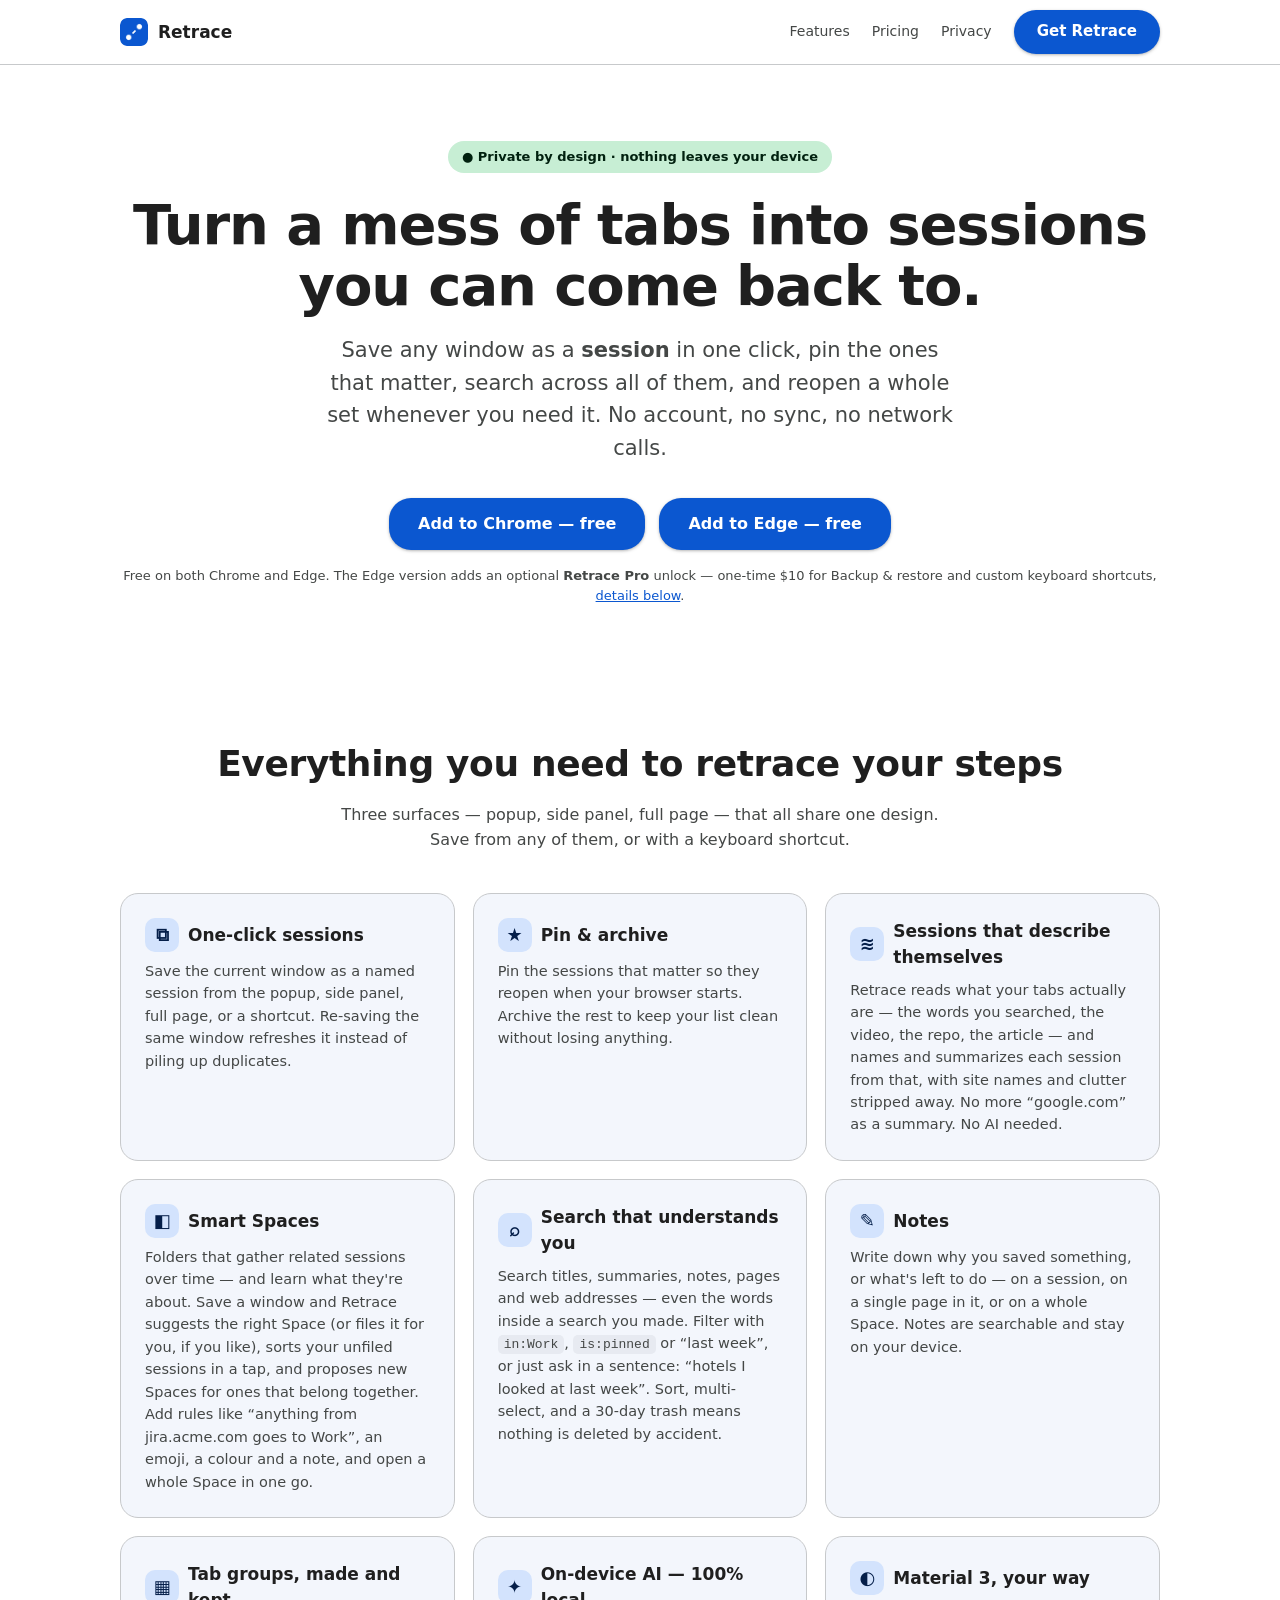
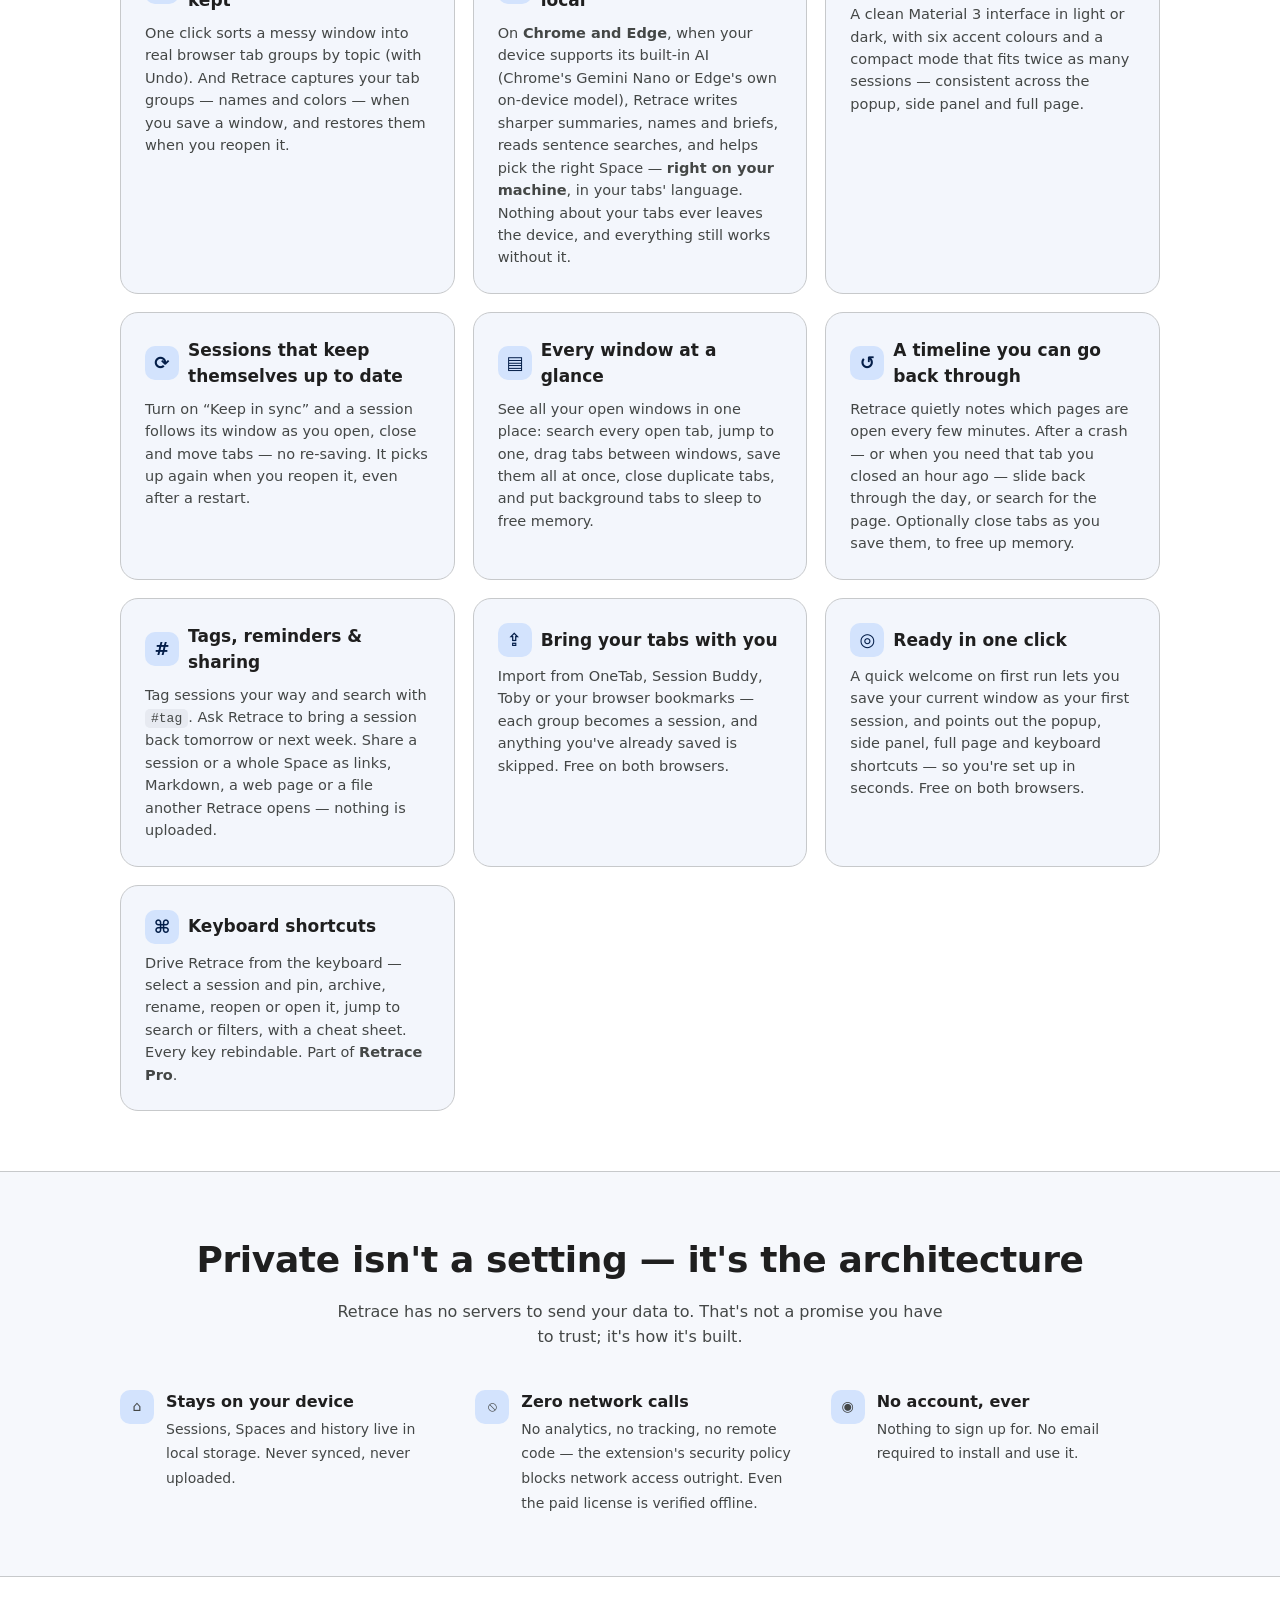
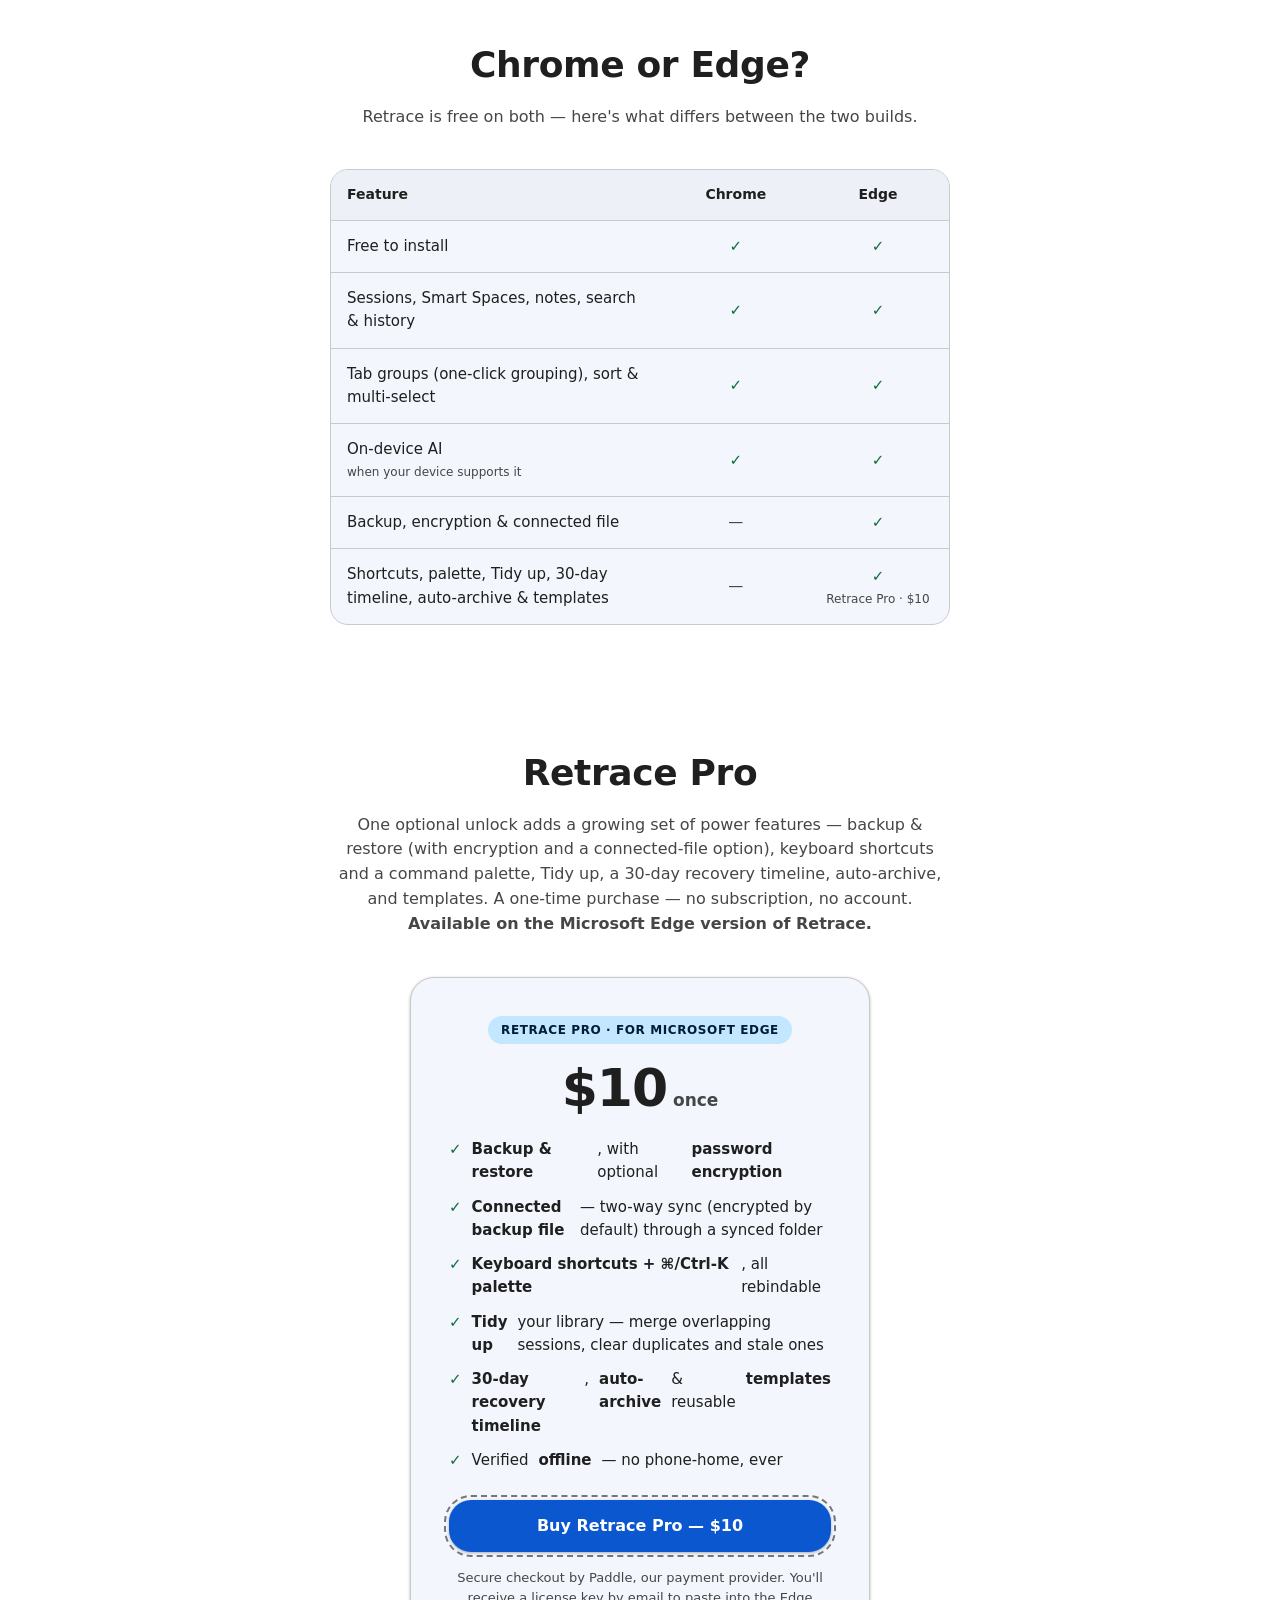
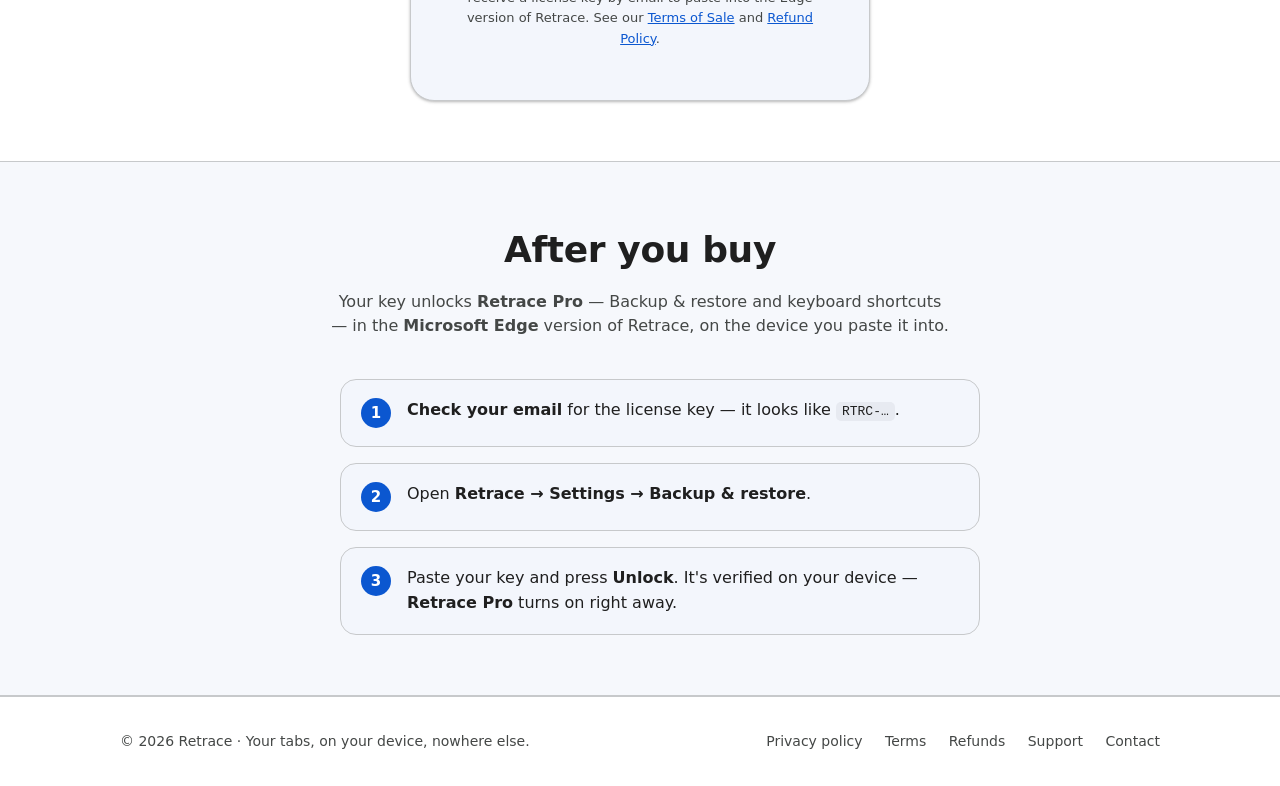
==== index.html @ 02c253f2 "Site: live sessions, Windows view, sharing, tags, reminders, recovery timeline, Tidy up - privacy: r" ====
<!doctype html>
<html lang="en">
<head>
<meta charset="utf-8">
<meta name="viewport" content="width=device-width, initial-scale=1">
<meta http-equiv="Content-Security-Policy" content="default-src 'self'; script-src 'self'; style-src 'self'; img-src 'self'; font-src 'self'; connect-src 'none'; frame-src 'none'; object-src 'none'; base-uri 'self'; form-action 'none'">
<meta name="referrer" content="strict-origin-when-cross-origin">
<title>Retrace — private tab & session manager</title>
<meta name="description" content="Retrace saves a window of tabs as a session you can pin, search and reopen — all on your device. No account, no sync, no network calls.">
<link rel="icon" href="icon.png">
<link rel="stylesheet" href="styles.css">
<meta property="og:title" content="Retrace — private tab & session manager">
<meta property="og:description" content="Save a window as a session, pin what matters, find it again later. Private by design — everything stays on your device.">
<meta property="og:type" content="website">
</head>
<body>

<!-- Unfilled store/checkout links use href="#" + class "todo" (dashed outline) until the
     Chrome, Edge and checkout URLs exist. -->

<header class="site">
  <div class="wrap nav">
    <a class="brand" href="index.html"><img src="icon.png" alt="">Retrace</a>
    <nav class="links">
      <a href="#features">Features</a>
      <a href="pricing.html">Pricing</a>
      <a href="privacy.html">Privacy</a>
      <a class="btn primary" href="#get">Get Retrace</a>
    </nav>
  </div>
</header>

<main>
  <section class="hero wrap" id="get">
    <span class="badge">● Private by design · nothing leaves your device</span>
    <h1>Turn a mess of tabs into sessions you can come back to.</h1>
    <p class="lede">Save any window as a <b>session</b> in one click, pin the ones that matter, search across all of them, and reopen a whole set whenever you need it. No account, no sync, no network calls.</p>
    <div class="cta-row">
      <a class="btn primary lg" href="https://chromewebstore.google.com/detail/retrace-%E2%80%94-sessions-tabs/emckamdcooknppmfmblgelmajikidagb">Add to Chrome — free</a>
      <a class="btn primary lg" href="https://microsoftedge.microsoft.com/addons/detail/retrace-—-sessions-tabs/ofpbiapmnoipcmidljhfjldndoakdael">Add to Edge — free</a>
    </div>
    <p class="fineprint">Free on both Chrome and Edge. The Edge version adds an optional <b>Retrace Pro</b> unlock — one-time $10 for Backup &amp; restore and custom keyboard shortcuts, <a href="#backup">details below</a>.</p>
  </section>

  <section id="features">
    <div class="wrap">
      <h2>Everything you need to retrace your steps</h2>
      <p class="sub">Three surfaces — popup, side panel, full page — that all share one design. Save from any of them, or with a keyboard shortcut.</p>
      <div class="grid">
        <div class="card"><h3><span class="dot">⧉</span>One-click sessions</h3><p>Save the current window as a named session from the popup, side panel, full page, or a shortcut. Re-saving the same window refreshes it instead of piling up duplicates.</p></div>
        <div class="card"><h3><span class="dot">★</span>Pin &amp; archive</h3><p>Pin the sessions that matter so they reopen when your browser starts. Archive the rest to keep your list clean without losing anything.</p></div>
        <div class="card"><h3><span class="dot">≋</span>Sessions that describe themselves</h3><p>Retrace reads what your tabs actually are — the words you searched, the video, the repo, the article — and names and summarizes each session from that, with site names and clutter stripped away. No more “google.com” as a summary. No AI needed.</p></div>
        <div class="card"><h3><span class="dot">◧</span>Smart Spaces</h3><p>Folders that gather related sessions over time — and learn what they're about. Save a window and Retrace suggests the right Space (or files it for you, if you like), sorts your unfiled sessions in a tap, and proposes new Spaces for ones that belong together. Add rules like “anything from jira.acme.com goes to Work”, an emoji, a colour and a note, and open a whole Space in one go.</p></div>
        <div class="card"><h3><span class="dot">⌕</span>Search that understands you</h3><p>Search titles, summaries, notes, pages and web addresses — even the words inside a search you made. Filter with <code>in:Work</code>, <code>is:pinned</code> or “last week”, or just ask in a sentence: “hotels I looked at last week”. Sort, multi-select, and a 30-day trash means nothing is deleted by accident.</p></div>
        <div class="card"><h3><span class="dot">✎</span>Notes</h3><p>Write down why you saved something, or what's left to do — on a session, on a single page in it, or on a whole Space. Notes are searchable and stay on your device.</p></div>
        <div class="card"><h3><span class="dot">▦</span>Tab groups, made and kept</h3><p>One click sorts a messy window into real browser tab groups by topic (with Undo). And Retrace captures your tab groups — names and colors — when you save a window, and restores them when you reopen it.</p></div>
        <div class="card"><h3><span class="dot">✦</span>On-device AI — 100% local</h3><p>On <b>Chrome and Edge</b>, when your device supports its built-in AI (Chrome's Gemini Nano or Edge's own on-device model), Retrace writes sharper summaries, names and briefs, reads sentence searches, and helps pick the right Space — <b>right on your machine</b>, in your tabs' language. Nothing about your tabs ever leaves the device, and everything still works without it.</p></div>
        <div class="card"><h3><span class="dot">◐</span>Material 3, your way</h3><p>A clean Material 3 interface in light or dark, with six accent colours and a compact mode that fits twice as many sessions — consistent across the popup, side panel and full page.</p></div>
        <div class="card"><h3><span class="dot">⟳</span>Sessions that keep themselves up to date</h3><p>Turn on “Keep in sync” and a session follows its window as you open, close and move tabs — no re-saving. It picks up again when you reopen it, even after a restart.</p></div>
        <div class="card"><h3><span class="dot">▤</span>Every window at a glance</h3><p>See all your open windows in one place: search every open tab, jump to one, drag tabs between windows, save them all at once, close duplicate tabs, and put background tabs to sleep to free memory.</p></div>
        <div class="card"><h3><span class="dot">↺</span>A timeline you can go back through</h3><p>Retrace quietly notes which pages are open every few minutes. After a crash — or when you need that tab you closed an hour ago — slide back through the day, or search for the page. Optionally close tabs as you save them, to free up memory.</p></div>
        <div class="card"><h3><span class="dot">#</span>Tags, reminders &amp; sharing</h3><p>Tag sessions your way and search with <code>#tag</code>. Ask Retrace to bring a session back tomorrow or next week. Share a session or a whole Space as links, Markdown, a web page or a file another Retrace opens — nothing is uploaded.</p></div>
        <div class="card"><h3><span class="dot">⇪</span>Bring your tabs with you</h3><p>Import from OneTab, Session Buddy, Toby or your browser bookmarks — each group becomes a session, and anything you've already saved is skipped. Free on both browsers.</p></div>
        <div class="card"><h3><span class="dot">◎</span>Ready in one click</h3><p>A quick welcome on first run lets you save your current window as your first session, and points out the popup, side panel, full page and keyboard shortcuts — so you're set up in seconds. Free on both browsers.</p></div>
        <div class="card"><h3><span class="dot">⌘</span>Keyboard shortcuts</h3><p>Drive Retrace from the keyboard — select a session and pin, archive, rename, reopen or open it, jump to search or filters, with a cheat sheet. Every key rebindable. Part of <b>Retrace Pro</b>.</p></div>
      </div>
    </div>
  </section>

  <section class="strip">
    <div class="wrap">
      <h2>Private isn't a setting — it's the architecture</h2>
      <p class="sub">Retrace has no servers to send your data to. That's not a promise you have to trust; it's how it's built.</p>
      <div class="grid">
        <div class="item"><span class="dot">⌂</span><div><b>Stays on your device</b><span>Sessions, Spaces and history live in local storage. Never synced, never uploaded.</span></div></div>
        <div class="item"><span class="dot">⦸</span><div><b>Zero network calls</b><span>No analytics, no tracking, no remote code — the extension's security policy blocks network access outright. Even the paid license is verified offline.</span></div></div>
        <div class="item"><span class="dot">◉</span><div><b>No account, ever</b><span>Nothing to sign up for. No email required to install and use it.</span></div></div>
      </div>
    </div>
  </section>

  <section id="compare">
    <div class="wrap">
      <h2>Chrome or Edge?</h2>
      <p class="sub">Retrace is free on both — here's what differs between the two builds.</p>
      <div class="cmp">
        <table>
          <thead>
            <tr><th>Feature</th><th class="b">Chrome</th><th class="b">Edge</th></tr>
          </thead>
          <tbody>
            <tr><td class="feat">Free to install</td><td class="b yes">✓</td><td class="b yes">✓</td></tr>
            <tr><td class="feat">Sessions, Smart Spaces, notes, search &amp; history</td><td class="b yes">✓</td><td class="b yes">✓</td></tr>
            <tr><td class="feat">Tab groups (one-click grouping), sort &amp; multi-select</td><td class="b yes">✓</td><td class="b yes">✓</td></tr>
            <tr><td class="feat">On-device AI<span class="em">when your device supports it</span></td><td class="b yes">✓</td><td class="b yes">✓</td></tr>
            <tr><td class="feat">Backup, encryption &amp; connected file</td><td class="b no">—</td><td class="b yes">✓</td></tr>
            <tr><td class="feat">Shortcuts, palette, Tidy up, 30-day timeline, auto-archive &amp; templates</td><td class="b no">—</td><td class="b yes">✓<span class="em">Retrace Pro · $10</span></td></tr>
          </tbody>
        </table>
      </div>
    </div>
  </section>

  <section id="backup">
    <div class="wrap">
      <h2>Retrace Pro</h2>
      <p class="sub">One optional unlock adds a growing set of power features — backup &amp; restore (with encryption and a connected-file option), keyboard shortcuts and a command palette, Tidy up, a 30-day recovery timeline, auto-archive, and templates. A one-time purchase — no subscription, no account. <b>Available on the Microsoft Edge version of Retrace.</b></p>
      <div class="price-wrap">
        <div class="price">
          <div class="tag">Retrace Pro · for Microsoft Edge</div>
          <div class="amt">$10<small> once</small></div>
          <ul>
            <li><b>Backup &amp; restore</b>, with optional <b>password encryption</b></li>
            <li><b>Connected backup file</b> — two-way sync (encrypted by default) through a synced folder</li>
            <li><b>Keyboard shortcuts + ⌘/Ctrl-K palette</b>, all rebindable</li>
            <li><b>Tidy up</b> your library — merge overlapping sessions, clear duplicates and stale ones</li>
            <li><b>30-day recovery timeline</b>, <b>auto-archive</b> &amp; reusable <b>templates</b></li>
            <li>Verified <b>offline</b> — no phone-home, ever</li>
          </ul>
          <a class="btn primary lg todo" href="#" data-ph="REPLACE_CHECKOUT_URL">Buy Retrace Pro — $10</a>
          <p class="note">Secure checkout by Paddle, our payment provider. You'll receive a license key by email to paste into the Edge version of Retrace. See our <a href="terms.html">Terms of Sale</a> and <a href="refund.html">Refund Policy</a>.</p>
        </div>
      </div>
    </div>
  </section>

  <section class="strip">
    <div class="wrap">
      <h2>After you buy</h2>
      <p class="sub">Your key unlocks <b>Retrace Pro</b> — Backup &amp; restore and keyboard shortcuts — in the <b>Microsoft Edge</b> version of Retrace, on the device you paste it into.</p>
      <ol class="steps">
        <li><div><b>Check your email</b> for the license key — it looks like <code>RTRC-…</code>.</div></li>
        <li><div>Open <b>Retrace → Settings → Backup &amp; restore</b>.</div></li>
        <li><div>Paste your key and press <b>Unlock</b>. It's verified on your device — <b>Retrace Pro</b> turns on right away.</div></li>
      </ol>
    </div>
  </section>
</main>

<footer class="site">
  <div class="wrap row">
    <div>© <span id="yr"></span> Retrace · Your tabs, on your device, nowhere else.</div>
    <nav>
      <a href="privacy.html">Privacy policy</a>
      <a href="terms.html">Terms</a>
      <a href="refund.html">Refunds</a>
      <a href="support.html">Support</a>
      <a href="mailto:contact@retrace-addon.store">Contact</a>
    </nav>
  </div>
</footer>

<script src="year.js"></script>
</body>
</html>
---- styles.css ----
/* Retrace site — Material 3 tokens lifted from the extension's sidepanel.css so the
   page matches the product. No web fonts / no CDN, keeping the "no network" ethos. */
:root{
  --primary:#0B57D0; --on-primary:#fff; --primary-container:#D3E3FD; --on-primary-container:#041E49;
  --secondary-container:#C2E7FF; --on-secondary-container:#001D35;
  --surface:#FFFFFF; --surface-dim:#F6F8FC;
  --sc-low:#F3F6FC; --sc:#EDF0F6; --sc-high:#E7EAF1;
  --on-surface:#1F1F1F; --on-surface-variant:#444746;
  --outline:#747775; --outline-variant:#C7C9CB;
  --active:#0F6E3E; --active-c:#C7EED4; --on-active-c:#00210F;
  --state:rgba(31,31,31,.06);
  --elev1:0 1px 2px rgba(0,0,0,.15),0 1px 3px 1px rgba(0,0,0,.10);
  --elev2:0 2px 6px 2px rgba(0,0,0,.15),0 1px 2px rgba(0,0,0,.30);
  --font:system-ui,-apple-system,'Segoe UI',Roboto,sans-serif;
  --mono:ui-monospace,'Roboto Mono',monospace;
  --maxw:1080px;
}
@media (prefers-color-scheme:dark){:root{
  --primary:#A8C7FA; --on-primary:#0A305F; --primary-container:#284777; --on-primary-container:#D7E3FF;
  --secondary-container:#004A77; --on-secondary-container:#C2E7FF;
  --surface:#131313; --surface-dim:#1B1B1B;
  --sc-low:#1B1B1B; --sc:#1F1F1F; --sc-high:#2A2A2A;
  --on-surface:#E3E3E3; --on-surface-variant:#C4C7C5;
  --outline:#8E918F; --outline-variant:#444746;
  --active:#6DD58C; --active-c:#0B4C26; --on-active-c:#B7F1C6;
  --state:rgba(227,227,227,.08);
  --elev1:0 1px 3px rgba(0,0,0,.5);
  --elev2:0 2px 8px 2px rgba(0,0,0,.55);
}}
*{box-sizing:border-box}
html{scroll-behavior:smooth}
body{margin:0;background:var(--surface);color:var(--on-surface);font-family:var(--font);line-height:1.55;-webkit-font-smoothing:antialiased}
a{color:var(--primary)}
img{max-width:100%}
.wrap{max-width:var(--maxw);margin:0 auto;padding:0 20px}
:focus-visible{outline:2px solid var(--primary);outline-offset:2px;border-radius:4px}

/* Header */
header.site{position:sticky;top:0;z-index:10;background:color-mix(in srgb,var(--surface) 88%,transparent);backdrop-filter:blur(8px);border-bottom:1px solid var(--outline-variant)}
.nav{display:flex;align-items:center;justify-content:space-between;height:64px}
.brand{display:flex;align-items:center;gap:10px;font-weight:600;font-size:17px;text-decoration:none;color:inherit}
.brand img{width:28px;height:28px;border-radius:7px}
.nav .links{display:flex;align-items:center;gap:22px}
.nav .links a:not(.btn){text-decoration:none;color:var(--on-surface-variant);font-size:14px;font-weight:500}
.nav .links a:not(.btn):hover{color:var(--on-surface)}

/* Buttons */
.btn{display:inline-flex;align-items:center;gap:8px;height:44px;padding:0 22px;border-radius:22px;font-size:15px;font-weight:600;text-decoration:none;border:1px solid transparent;white-space:nowrap;transition:filter .15s,background .15s}
.btn.primary{background:var(--primary);color:var(--on-primary);box-shadow:var(--elev1)}
.btn.primary:hover{filter:brightness(1.06)}
.btn.outline{background:transparent;color:var(--primary);border-color:var(--outline)}
.btn.outline:hover{background:var(--state)}
.btn.lg{height:52px;padding:0 28px;font-size:16px}

/* Hero */
.hero{padding:76px 0 56px;text-align:center}
.hero .badge{display:inline-flex;align-items:center;gap:7px;font-size:13px;font-weight:600;color:var(--on-active-c);background:var(--active-c);padding:6px 14px;border-radius:20px;margin-bottom:22px}
.hero h1{font-size:clamp(34px,6vw,56px);line-height:1.08;letter-spacing:-.02em;margin:0 0 18px;font-weight:700}
.hero p.lede{font-size:clamp(17px,2.4vw,21px);color:var(--on-surface-variant);max-width:640px;margin:0 auto 34px}
.cta-row{display:flex;gap:14px;justify-content:center;flex-wrap:wrap}
.hero .fineprint{margin-top:16px;font-size:13px;color:var(--on-surface-variant)}

/* Section shell */
section{padding:60px 0}
section h2{font-size:clamp(26px,4vw,36px);letter-spacing:-.01em;margin:0 0 12px;text-align:center;font-weight:700}
section .sub{text-align:center;color:var(--on-surface-variant);max-width:620px;margin:0 auto 40px;font-size:16px}

/* Features */
.grid{display:grid;grid-template-columns:repeat(auto-fit,minmax(260px,1fr));gap:18px}
.card{background:var(--sc-low);border:1px solid var(--outline-variant);border-radius:18px;padding:24px}
.card h3{margin:0 0 8px;font-size:17px;font-weight:600;display:flex;align-items:center;gap:9px}
.card p{margin:0;color:var(--on-surface-variant);font-size:14.5px}
.dot{width:34px;height:34px;border-radius:10px;background:var(--primary-container);color:var(--on-primary-container);display:grid;place-items:center;flex:none;font-size:18px}

/* Privacy strip */
.strip{background:var(--surface-dim);border-top:1px solid var(--outline-variant);border-bottom:1px solid var(--outline-variant)}
.strip .grid{grid-template-columns:repeat(auto-fit,minmax(220px,1fr));gap:26px}
.strip .item{display:flex;gap:12px;align-items:flex-start}
.strip .item b{display:block;margin-bottom:2px}
.strip .item span{color:var(--on-surface-variant);font-size:14px}

/* Comparison table */
.cmp{max-width:620px;margin:0 auto;border:1px solid var(--outline-variant);border-radius:18px;overflow:hidden;background:var(--sc-low)}
.cmp table{width:100%;border-collapse:collapse;font-size:15px}
.cmp th,.cmp td{padding:14px 16px;border-bottom:1px solid var(--outline-variant);vertical-align:middle}
.cmp thead th{background:var(--sc);font-weight:600;font-size:14px;text-align:left}
.cmp th.b,.cmp td.b{text-align:center;width:23%}
.cmp tbody tr:last-child td{border-bottom:none}
.cmp td.feat{color:var(--on-surface)}
.cmp .yes{color:var(--active);font-weight:700}
.cmp .no{color:var(--on-surface-variant)}
.cmp .em{display:block;font-size:12px;font-weight:400;color:var(--on-surface-variant);margin-top:2px}
@media (max-width:480px){.cmp th,.cmp td{padding:12px 10px;font-size:14px}}

/* Pricing */
.price-wrap{display:flex;justify-content:center}
.price{background:var(--sc-low);border:1px solid var(--outline-variant);border-radius:24px;padding:38px;max-width:460px;width:100%;text-align:center;box-shadow:var(--elev1)}
.price .tag{display:inline-block;font-size:12px;font-weight:700;letter-spacing:.05em;text-transform:uppercase;color:var(--on-secondary-container);background:var(--secondary-container);padding:5px 13px;border-radius:20px;margin-bottom:18px}
.price .amt{font-size:52px;font-weight:800;letter-spacing:-.02em;line-height:1}
.price .amt small{font-size:17px;font-weight:600;color:var(--on-surface-variant);letter-spacing:0}
.price ul{list-style:none;padding:0;margin:24px 0 28px;text-align:left;display:grid;gap:11px}
.price li{display:flex;gap:10px;align-items:flex-start;font-size:15px}
.price li::before{content:"✓";color:var(--active);font-weight:700;flex:none}
.price .btn{width:100%;justify-content:center}
.price .note{margin-top:16px;font-size:13px;color:var(--on-surface-variant)}

/* Redeem steps */
.steps{counter-reset:s;display:grid;gap:16px;max-width:680px;margin:0 auto}
.steps li{counter-increment:s;list-style:none;display:flex;gap:16px;align-items:flex-start;background:var(--sc-low);border:1px solid var(--outline-variant);border-radius:16px;padding:18px 20px}
.steps li::before{content:counter(s);flex:none;width:30px;height:30px;border-radius:50%;background:var(--primary);color:var(--on-primary);display:grid;place-items:center;font-weight:700;font-size:15px}
.steps b{font-weight:600}
.steps code,.card code,.article code{font-family:var(--mono);background:var(--sc-high);padding:2px 6px;border-radius:5px;font-size:13px}

/* Placeholder marker for unfilled links */
.todo{outline:2px dashed var(--outline);outline-offset:3px}

/* Footer */
footer.site{border-top:1px solid var(--outline-variant);padding:34px 0;color:var(--on-surface-variant);font-size:14px}
footer.site .row{display:flex;justify-content:space-between;gap:16px;flex-wrap:wrap;align-items:center}
footer.site a{color:var(--on-surface-variant);text-decoration:none;margin-left:18px}
footer.site a:hover{color:var(--on-surface)}

/* Article (privacy page) */
.article{max-width:760px;margin:0 auto;padding:48px 0 72px}
.article h1{font-size:clamp(28px,5vw,40px);margin:0 0 6px;font-weight:700}
.article .updated{color:var(--on-surface-variant);font-size:14px;margin-bottom:32px}
.article h2{font-size:22px;margin:34px 0 10px;font-weight:600}
.article p,.article li{color:var(--on-surface);font-size:15.5px}
.article ul{padding-left:22px;display:grid;gap:8px}
.article a{word-break:break-word}
.article .back{display:inline-block;margin-bottom:24px;font-size:14px;font-weight:500;text-decoration:none}

@media (max-width:560px){
  .nav .links a:not(.btn){display:none}
  .hero{padding:52px 0 40px}
  section{padding:46px 0}
}

/* Utility classes (inline style attributes aren't allowed by the pages' CSP). */
.flush-top{padding-top:0}
.back-row{margin-top:28px}
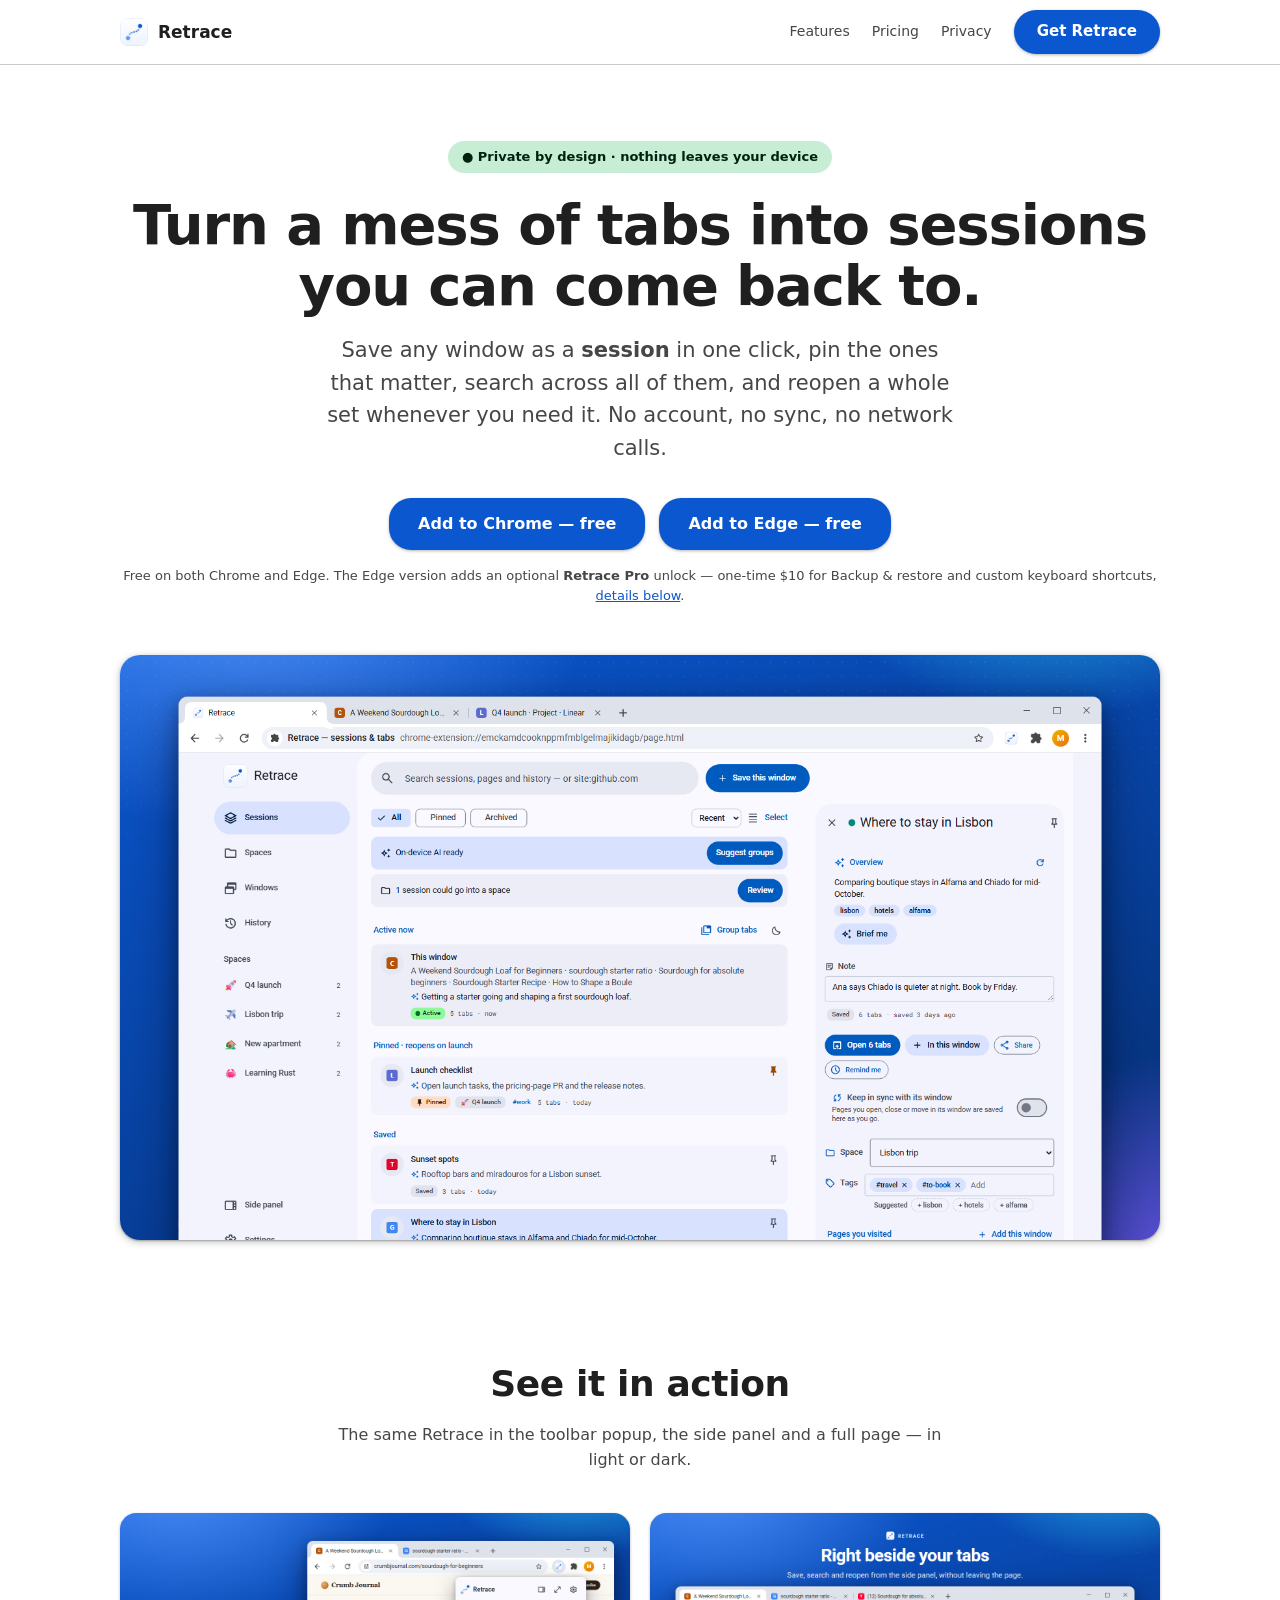
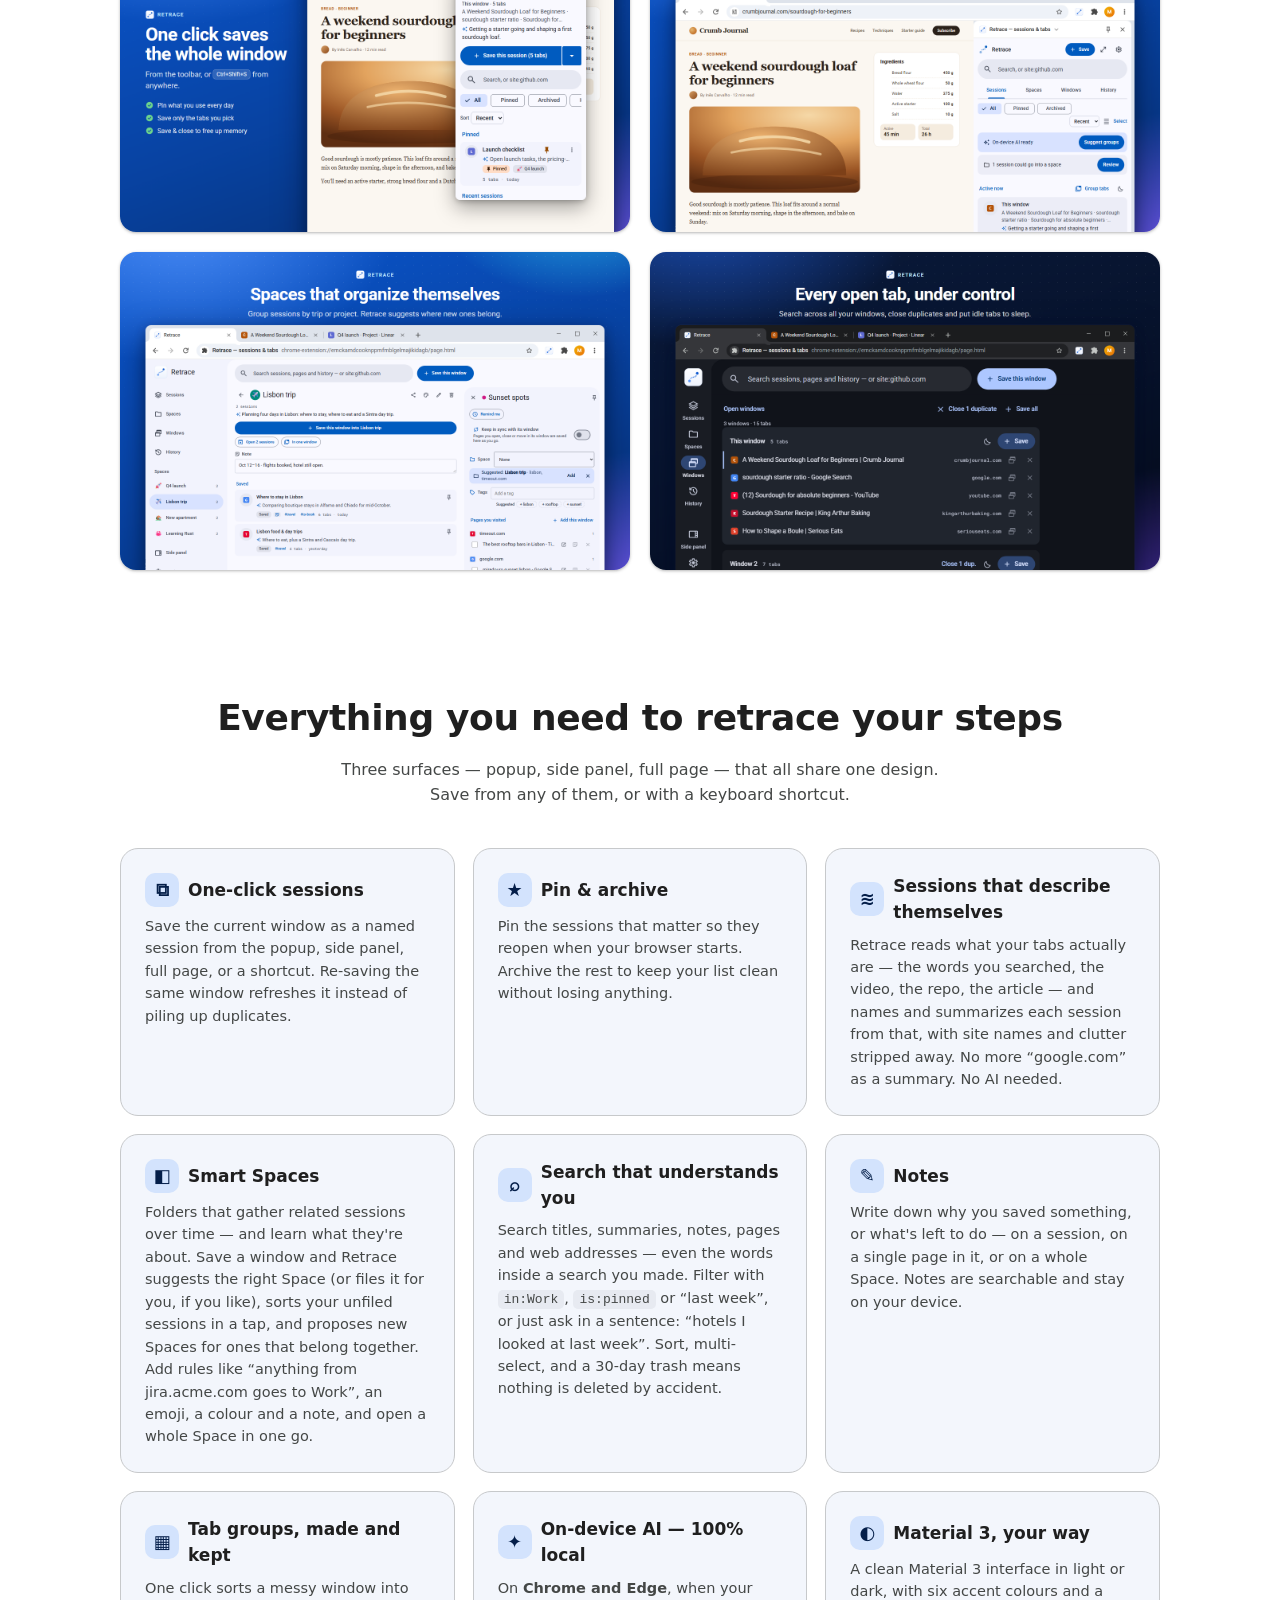
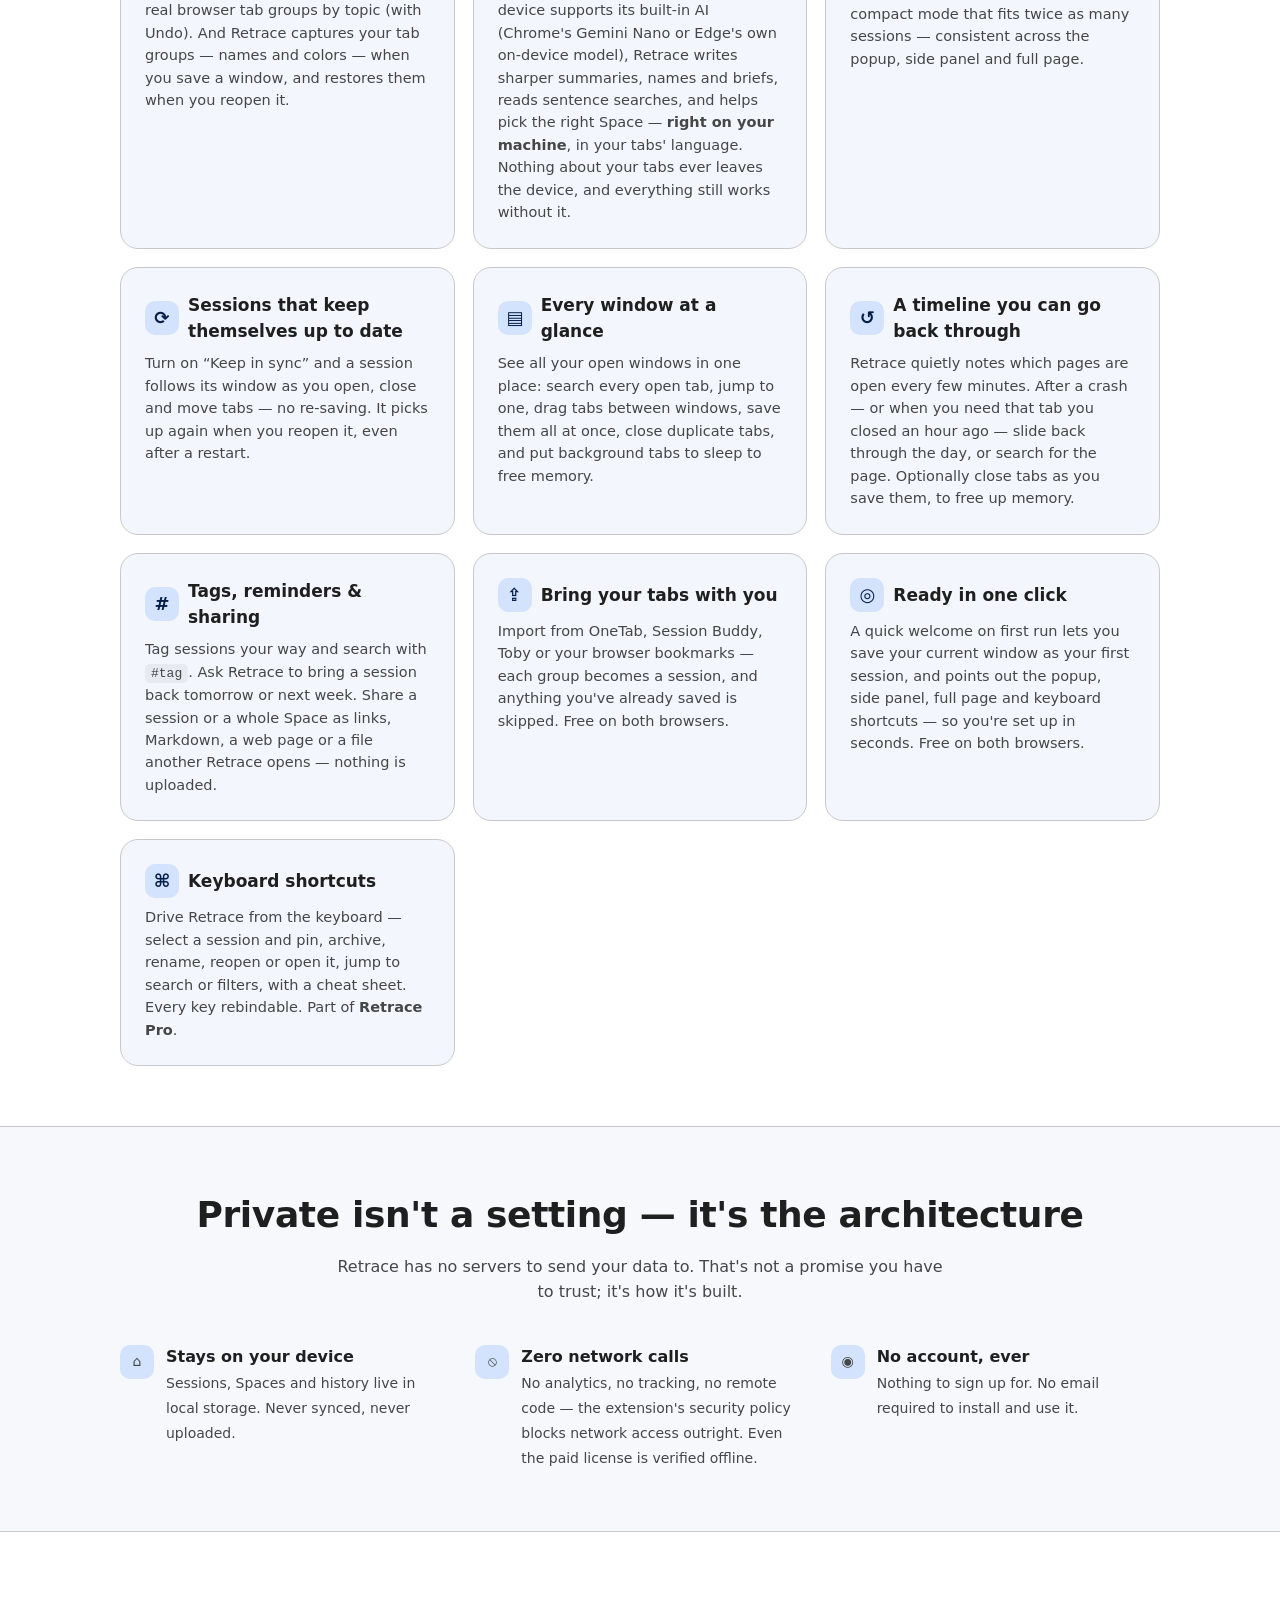
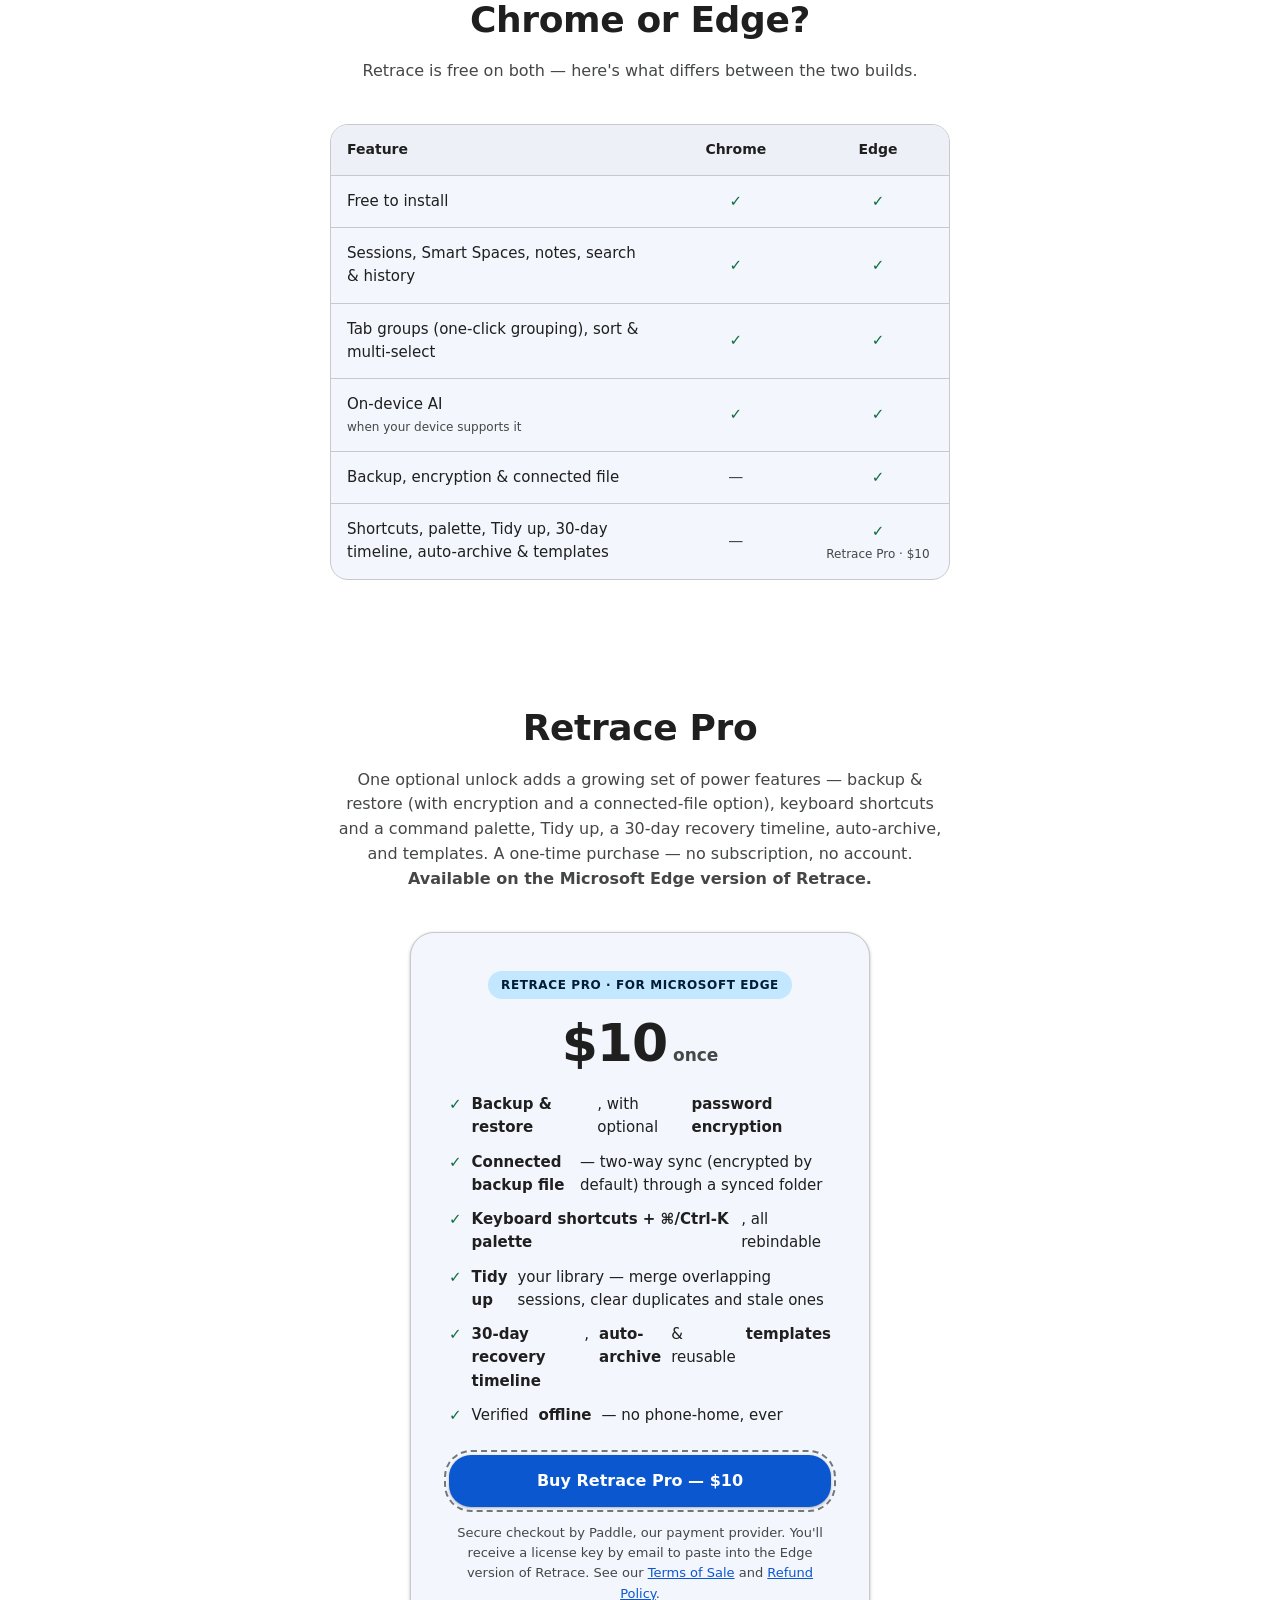
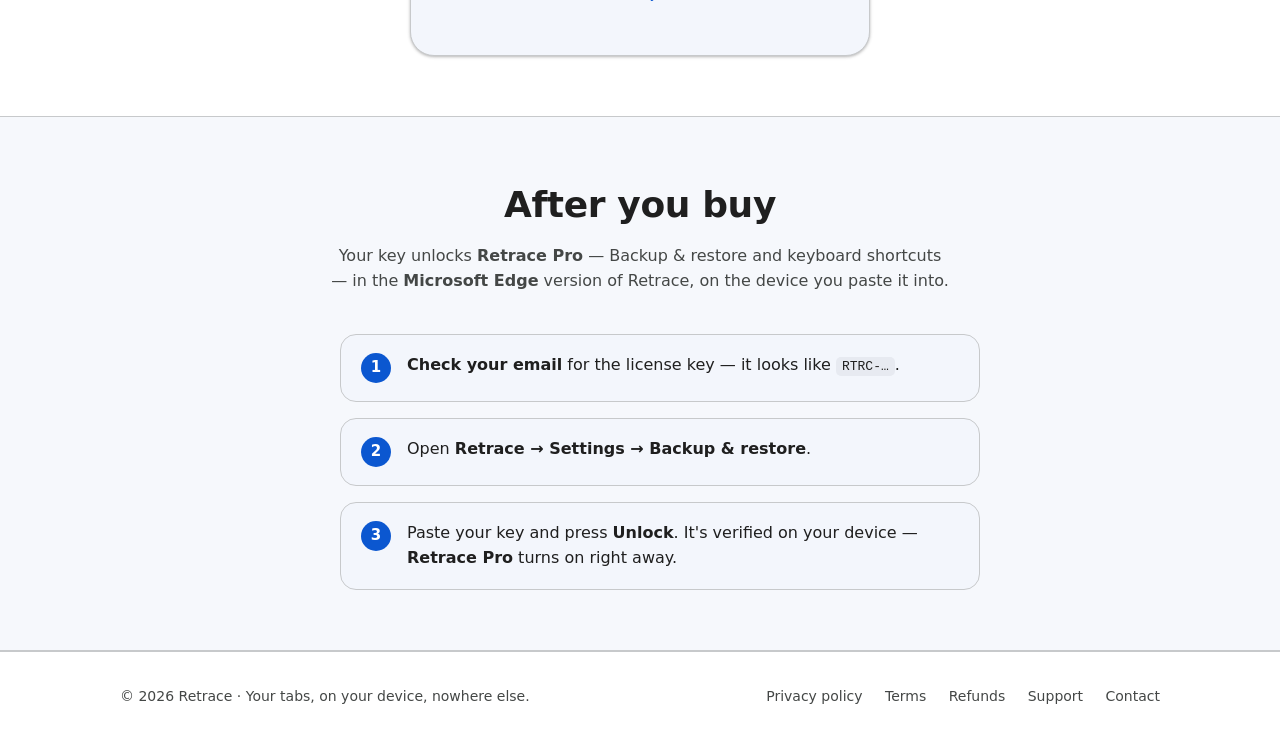
==== commit 72fa59a4: "Site: new logo, hero image, screenshot tour, link-preview card - icon.png + apple-touch-icon.png: th" ====
--- a/index.html
+++ b/index.html
@@ -8,10 +8,17 @@
 <title>Retrace — private tab & session manager</title>
 <meta name="description" content="Retrace saves a window of tabs as a session you can pin, search and reopen — all on your device. No account, no sync, no network calls.">
 <link rel="icon" href="icon.png">
+<link rel="apple-touch-icon" href="apple-touch-icon.png">
 <link rel="stylesheet" href="styles.css">
 <meta property="og:title" content="Retrace — private tab & session manager">
 <meta property="og:description" content="Save a window as a session, pin what matters, find it again later. Private by design — everything stays on your device.">
 <meta property="og:type" content="website">
+<meta property="og:url" content="https://retrace-addon.store/">
+<meta property="og:image" content="https://retrace-addon.store/img/og.png">
+<meta property="og:image:width" content="1200">
+<meta property="og:image:height" content="630">
+<meta property="og:image:alt" content="Retrace — save any window, find it again. A private tab and session manager for Chrome and Edge.">
+<meta name="twitter:card" content="summary_large_image">
 </head>
 <body>
 
@@ -40,6 +47,20 @@
       <a class="btn primary lg" href="https://microsoftedge.microsoft.com/addons/detail/retrace-—-sessions-tabs/ofpbiapmnoipcmidljhfjldndoakdael">Add to Edge — free</a>
     </div>
     <p class="fineprint">Free on both Chrome and Edge. The Edge version adds an optional <b>Retrace Pro</b> unlock — one-time $10 for Backup &amp; restore and custom keyboard shortcuts, <a href="#backup">details below</a>.</p>
+    <img class="hero-shot" src="img/hero.png" width="1600" height="900" alt="Retrace's full page in a browser window: a list of saved sessions, with one session's summary, note, tags and pages open beside it.">
+  </section>
+
+  <section id="tour">
+    <div class="wrap">
+      <h2>See it in action</h2>
+      <p class="sub">The same Retrace in the toolbar popup, the side panel and a full page — in light or dark.</p>
+      <div class="shots">
+        <img src="img/shot-popup.png" width="1280" height="800" loading="lazy" alt="The Retrace popup open from the toolbar over a recipe page, ready to save the window's five tabs.">
+        <img src="img/shot-side-panel.png" width="1280" height="800" loading="lazy" alt="Retrace in the browser side panel next to a web page, describing what the current window is about.">
+        <img src="img/shot-spaces.png" width="1280" height="800" loading="lazy" alt="A Lisbon trip Space with its sessions and note, and a new session showing “Suggested: Lisbon trip”.">
+        <img src="img/shot-windows.png" width="1280" height="800" loading="lazy" alt="The Windows view in dark mode, listing every open tab with options to close duplicates and put tabs to sleep.">
+      </div>
+    </div>
   </section>
 
   <section id="features">
--- a/styles.css
+++ b/styles.css
@@ -53,12 +53,18 @@
 .btn.lg{height:52px;padding:0 28px;font-size:16px}
 
 /* Hero */
-.hero{padding:76px 0 56px;text-align:center}
+.hero{padding:76px 20px 56px;text-align:center}
 .hero .badge{display:inline-flex;align-items:center;gap:7px;font-size:13px;font-weight:600;color:var(--on-active-c);background:var(--active-c);padding:6px 14px;border-radius:20px;margin-bottom:22px}
 .hero h1{font-size:clamp(34px,6vw,56px);line-height:1.08;letter-spacing:-.02em;margin:0 0 18px;font-weight:700}
 .hero p.lede{font-size:clamp(17px,2.4vw,21px);color:var(--on-surface-variant);max-width:640px;margin:0 auto 34px}
 .cta-row{display:flex;gap:14px;justify-content:center;flex-wrap:wrap}
 .hero .fineprint{margin-top:16px;font-size:13px;color:var(--on-surface-variant)}
+.hero-shot{display:block;width:100%;height:auto;margin:48px auto 0;border-radius:20px;box-shadow:var(--elev2)}
+
+/* Screenshot tour */
+.shots{display:grid;grid-template-columns:repeat(2,1fr);gap:20px}
+.shots img{display:block;width:100%;height:auto;border-radius:16px;box-shadow:var(--elev1)}
+@media (max-width:720px){.shots{grid-template-columns:1fr}}
 
 /* Section shell */
 section{padding:60px 0}
@@ -132,7 +138,7 @@
 
 @media (max-width:560px){
   .nav .links a:not(.btn){display:none}
-  .hero{padding:52px 0 40px}
+  .hero{padding:52px 20px 40px}
   section{padding:46px 0}
 }
 
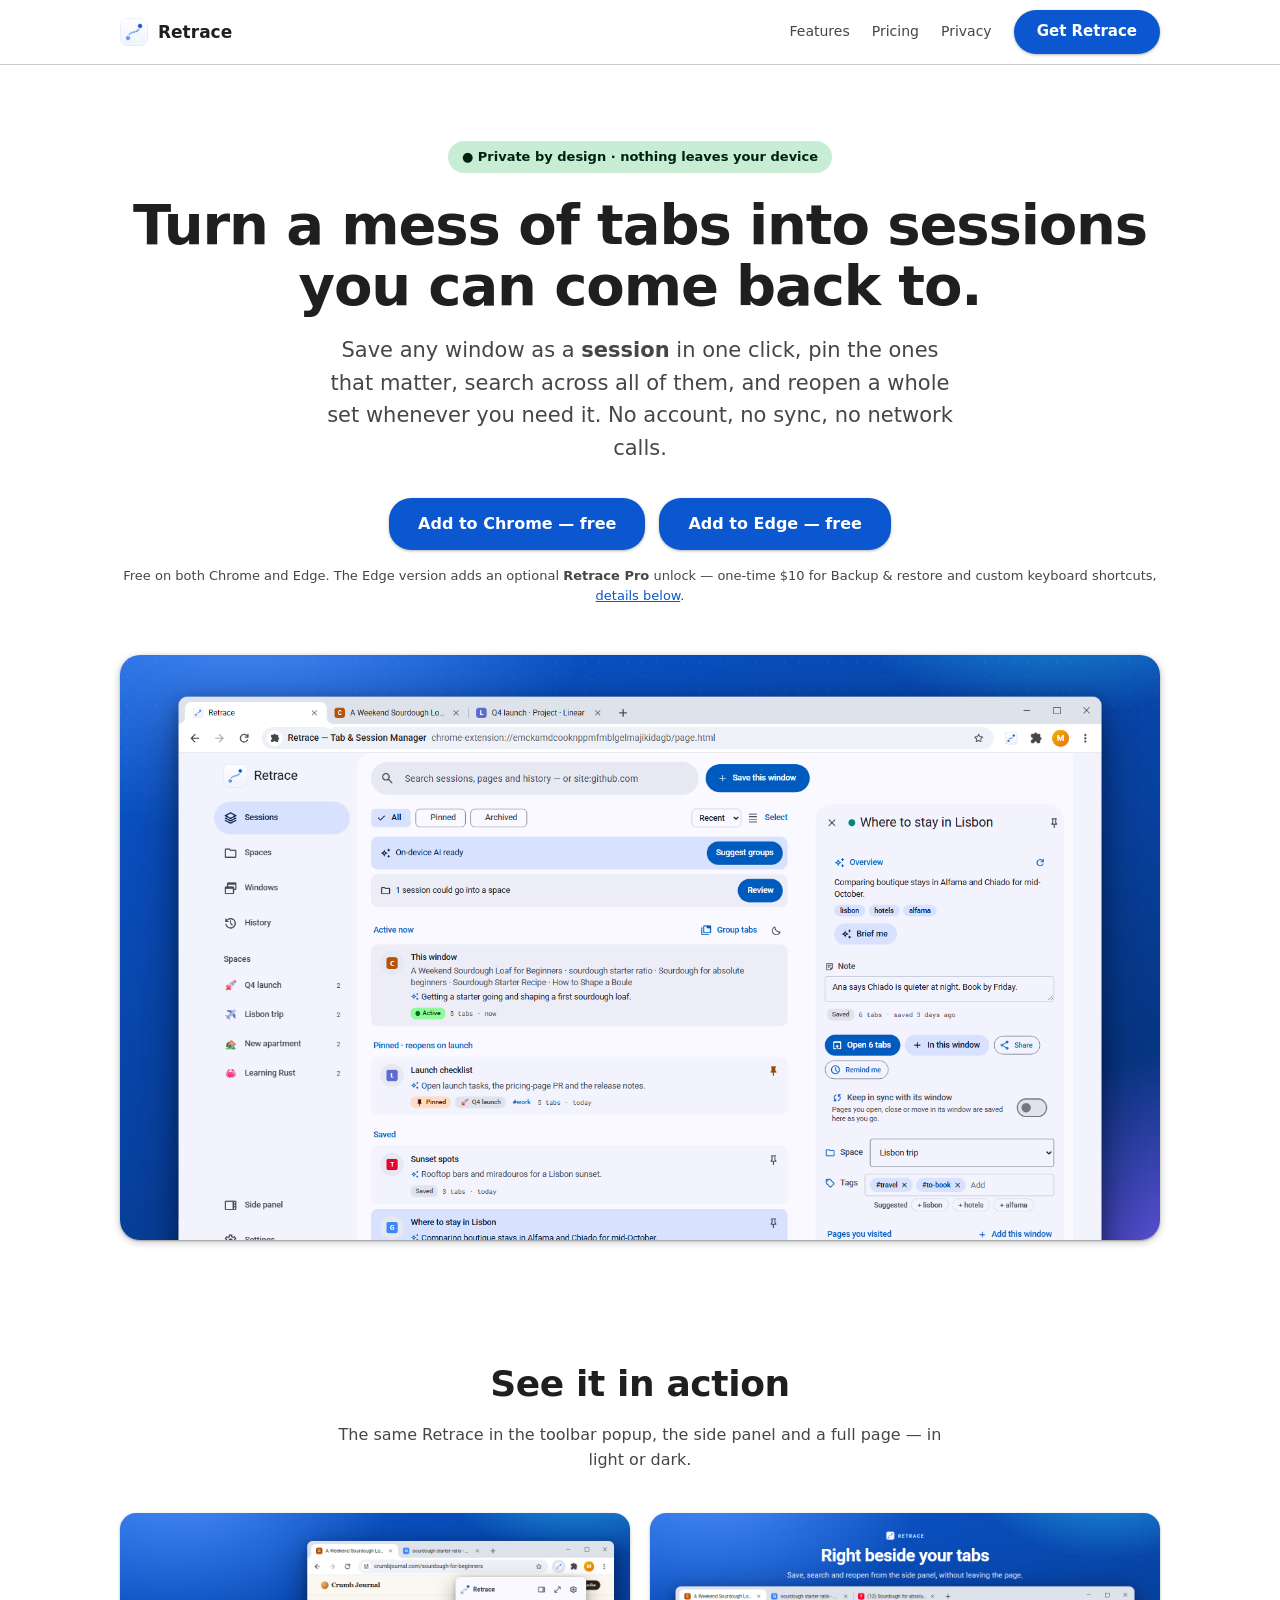
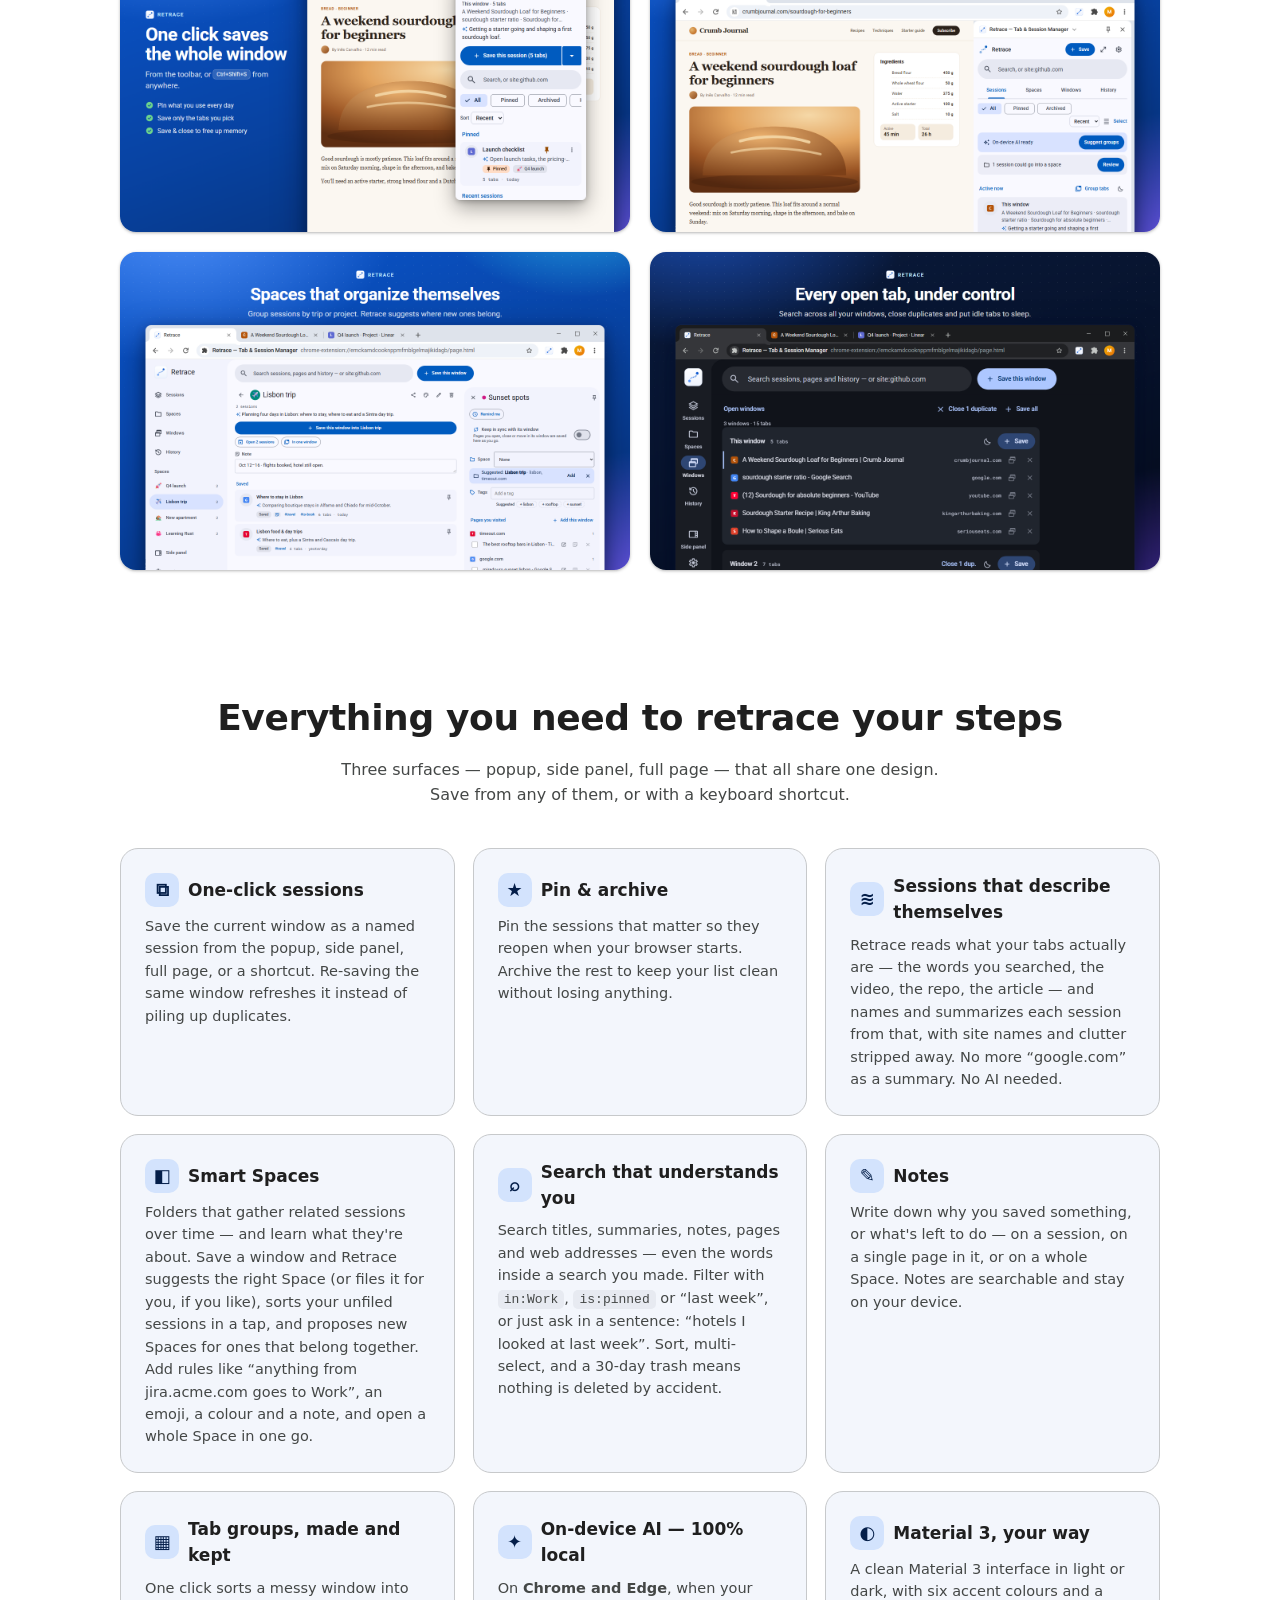
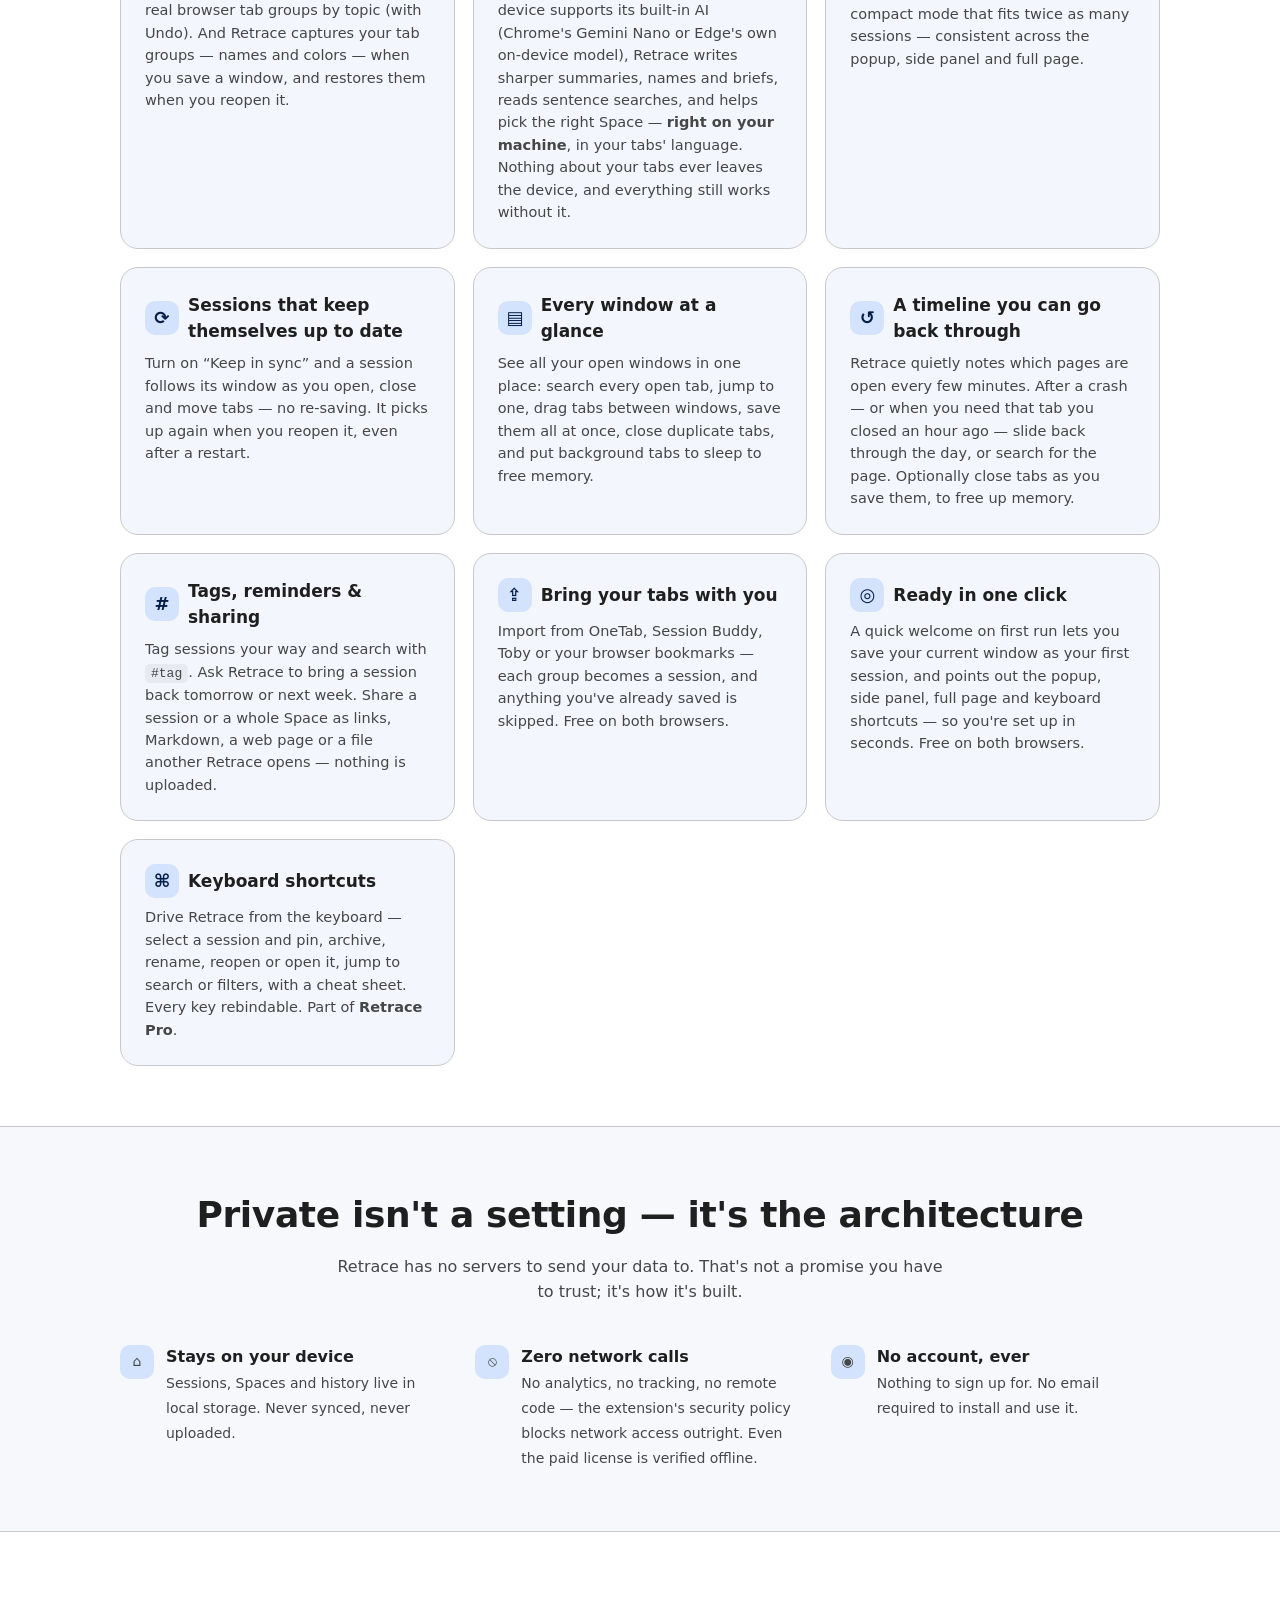
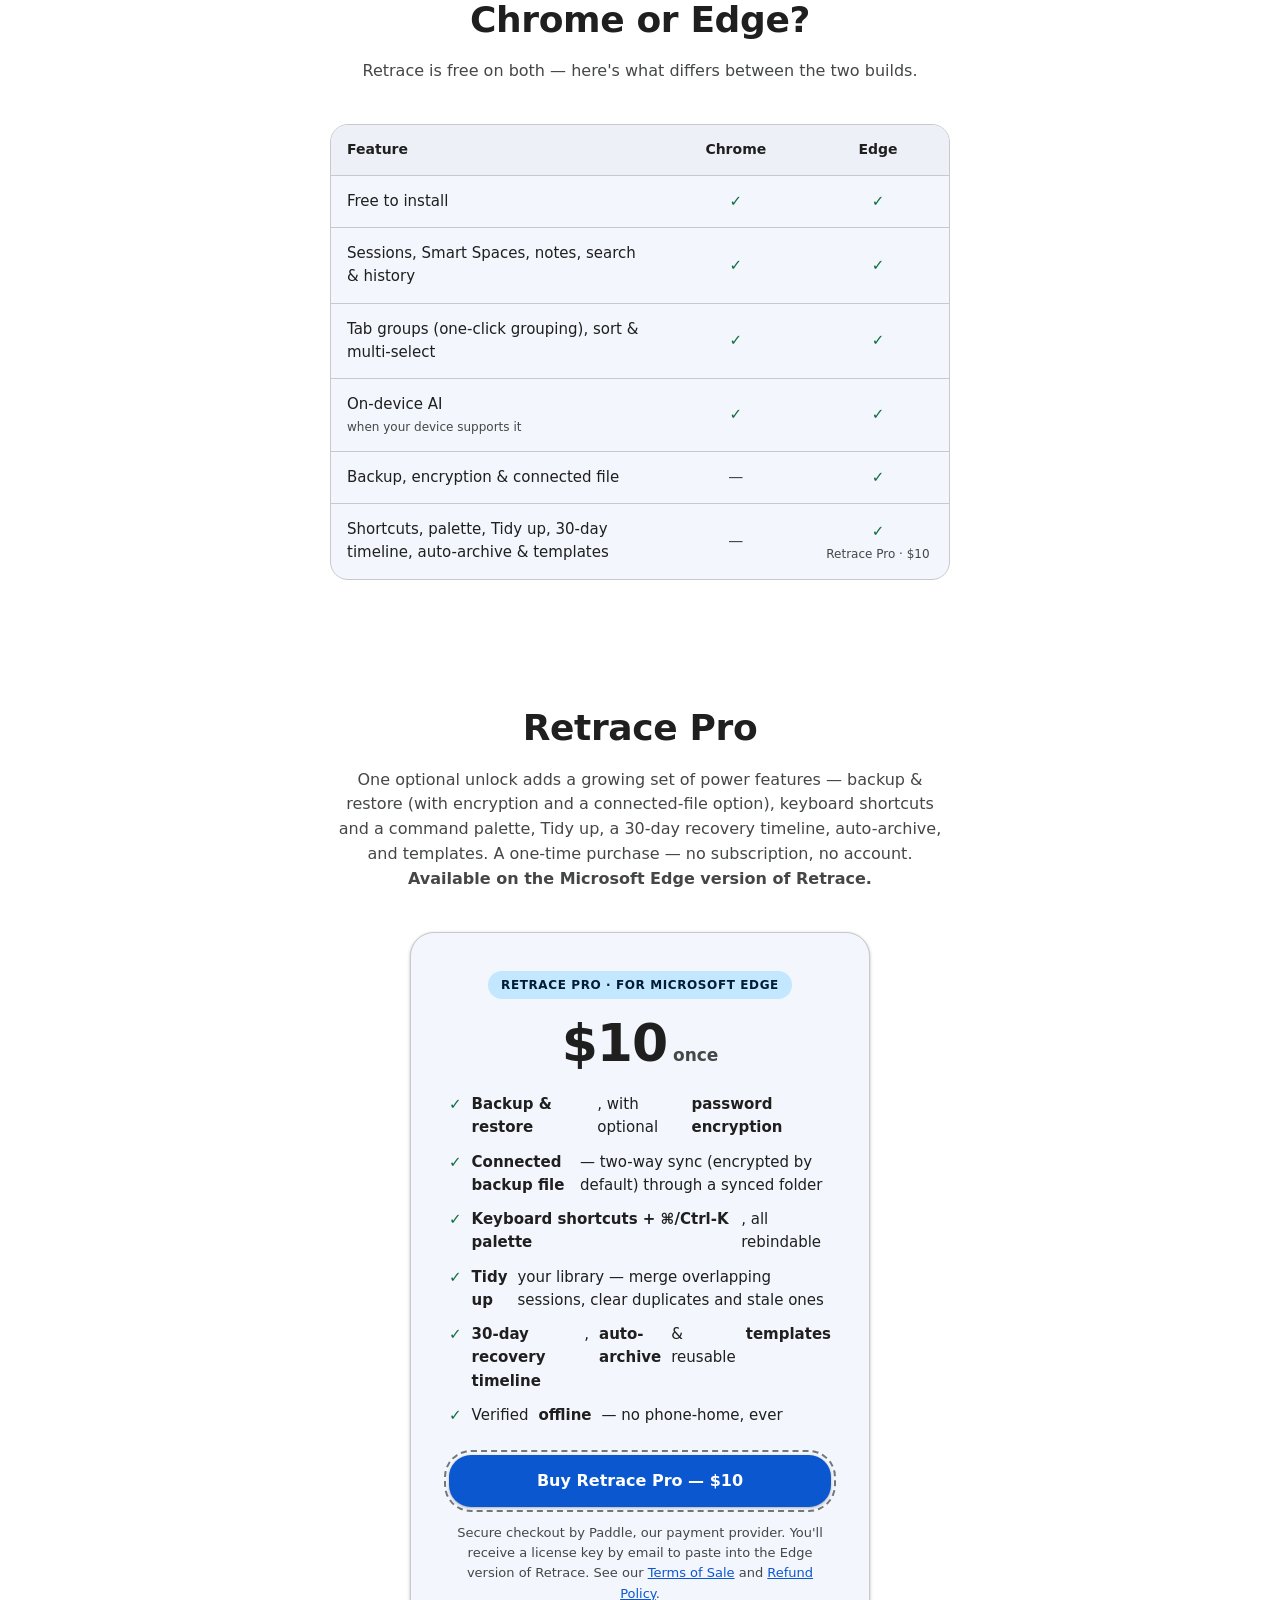
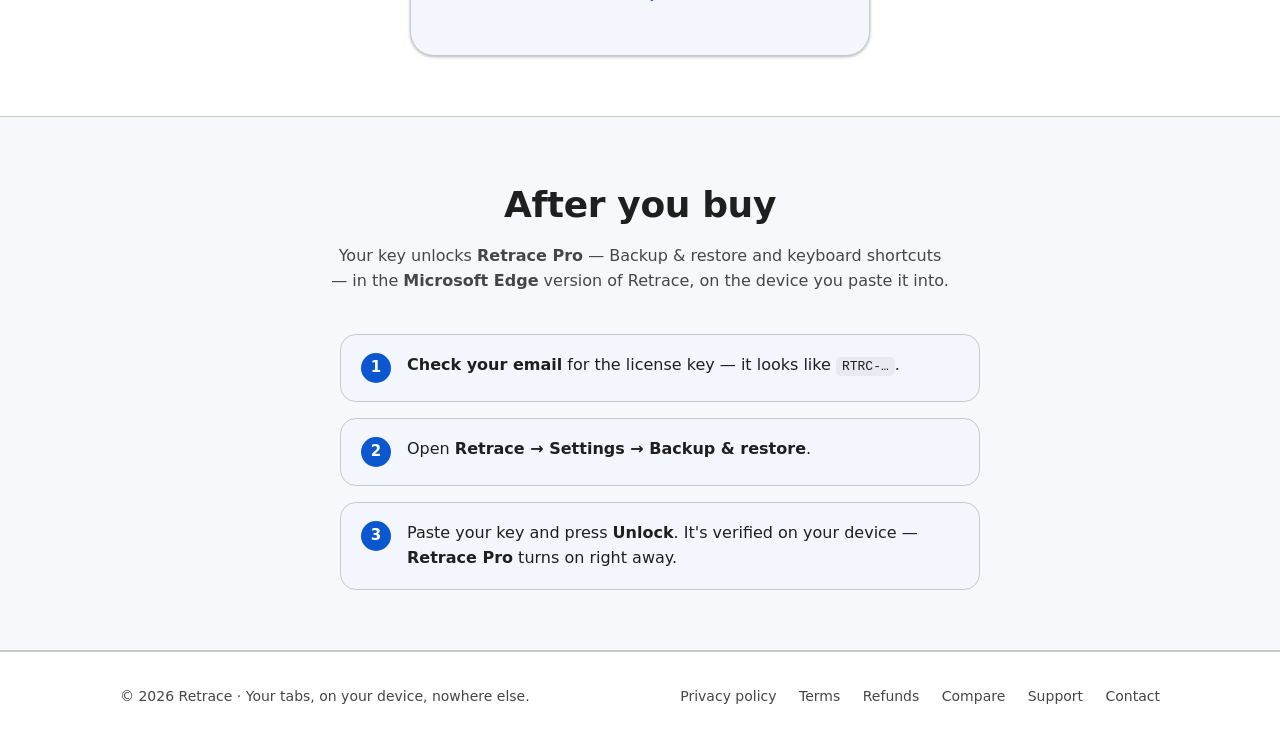
==== commit 6174e3af: "Site: comparison pages (OneTab, Session Buddy, Toby/Workona), guides, sitemap - compare.html hub + v" ====
--- a/index.html
+++ b/index.html
@@ -7,9 +7,9 @@
 <meta name="referrer" content="strict-origin-when-cross-origin">
 <title>Retrace — private tab & session manager</title>
 <meta name="description" content="Retrace saves a window of tabs as a session you can pin, search and reopen — all on your device. No account, no sync, no network calls.">
-<link rel="icon" href="icon.png">
+<link rel="icon" href="icon.png?v=2">
 <link rel="apple-touch-icon" href="apple-touch-icon.png">
-<link rel="stylesheet" href="styles.css">
+<link rel="stylesheet" href="styles.css?v=3">
 <meta property="og:title" content="Retrace — private tab & session manager">
 <meta property="og:description" content="Save a window as a session, pin what matters, find it again later. Private by design — everything stays on your device.">
 <meta property="og:type" content="website">
@@ -27,7 +27,7 @@
 
 <header class="site">
   <div class="wrap nav">
-    <a class="brand" href="index.html"><img src="icon.png" alt="">Retrace</a>
+    <a class="brand" href="index.html"><img src="icon.png?v=2" alt="">Retrace</a>
     <nav class="links">
       <a href="#features">Features</a>
       <a href="pricing.html">Pricing</a>
@@ -165,6 +165,7 @@
       <a href="privacy.html">Privacy policy</a>
       <a href="terms.html">Terms</a>
       <a href="refund.html">Refunds</a>
+      <a href="compare.html">Compare</a>
       <a href="support.html">Support</a>
       <a href="mailto:contact@retrace-addon.store">Contact</a>
     </nav>
--- a/styles.css
+++ b/styles.css
@@ -1,5 +1,7 @@
 /* Retrace site — Material 3 tokens lifted from the extension's sidepanel.css so the
-   page matches the product. No web fonts / no CDN, keeping the "no network" ethos. */
+   page matches the product. No web fonts / no CDN, keeping the "no network" ethos.
+   Browsers cache this file and icon.png: after changing either, bump the ?v= on their links in
+   every page, or returning visitors get the old file. */
 :root{
   --primary:#0B57D0; --on-primary:#fff; --primary-container:#D3E3FD; --on-primary-container:#041E49;
   --secondary-container:#C2E7FF; --on-secondary-container:#001D35;
@@ -31,7 +33,7 @@
 html{scroll-behavior:smooth}
 body{margin:0;background:var(--surface);color:var(--on-surface);font-family:var(--font);line-height:1.55;-webkit-font-smoothing:antialiased}
 a{color:var(--primary)}
-img{max-width:100%}
+img{max-width:100%;height:auto}
 .wrap{max-width:var(--maxw);margin:0 auto;padding:0 20px}
 :focus-visible{outline:2px solid var(--primary);outline-offset:2px;border-radius:4px}
 
@@ -132,7 +134,9 @@
 .article .updated{color:var(--on-surface-variant);font-size:14px;margin-bottom:32px}
 .article h2{font-size:22px;margin:34px 0 10px;font-weight:600}
 .article p,.article li{color:var(--on-surface);font-size:15.5px}
-.article ul{padding-left:22px;display:grid;gap:8px}
+.article ul,.article ol{padding-left:22px;display:grid;gap:8px}
+.article .guide-cta{justify-content:flex-start;margin:36px 0 8px}
+.article .guide-list{list-style:none;padding-left:0;gap:14px}
 .article a{word-break:break-word}
 .article .back{display:inline-block;margin-bottom:24px;font-size:14px;font-weight:500;text-decoration:none}
 
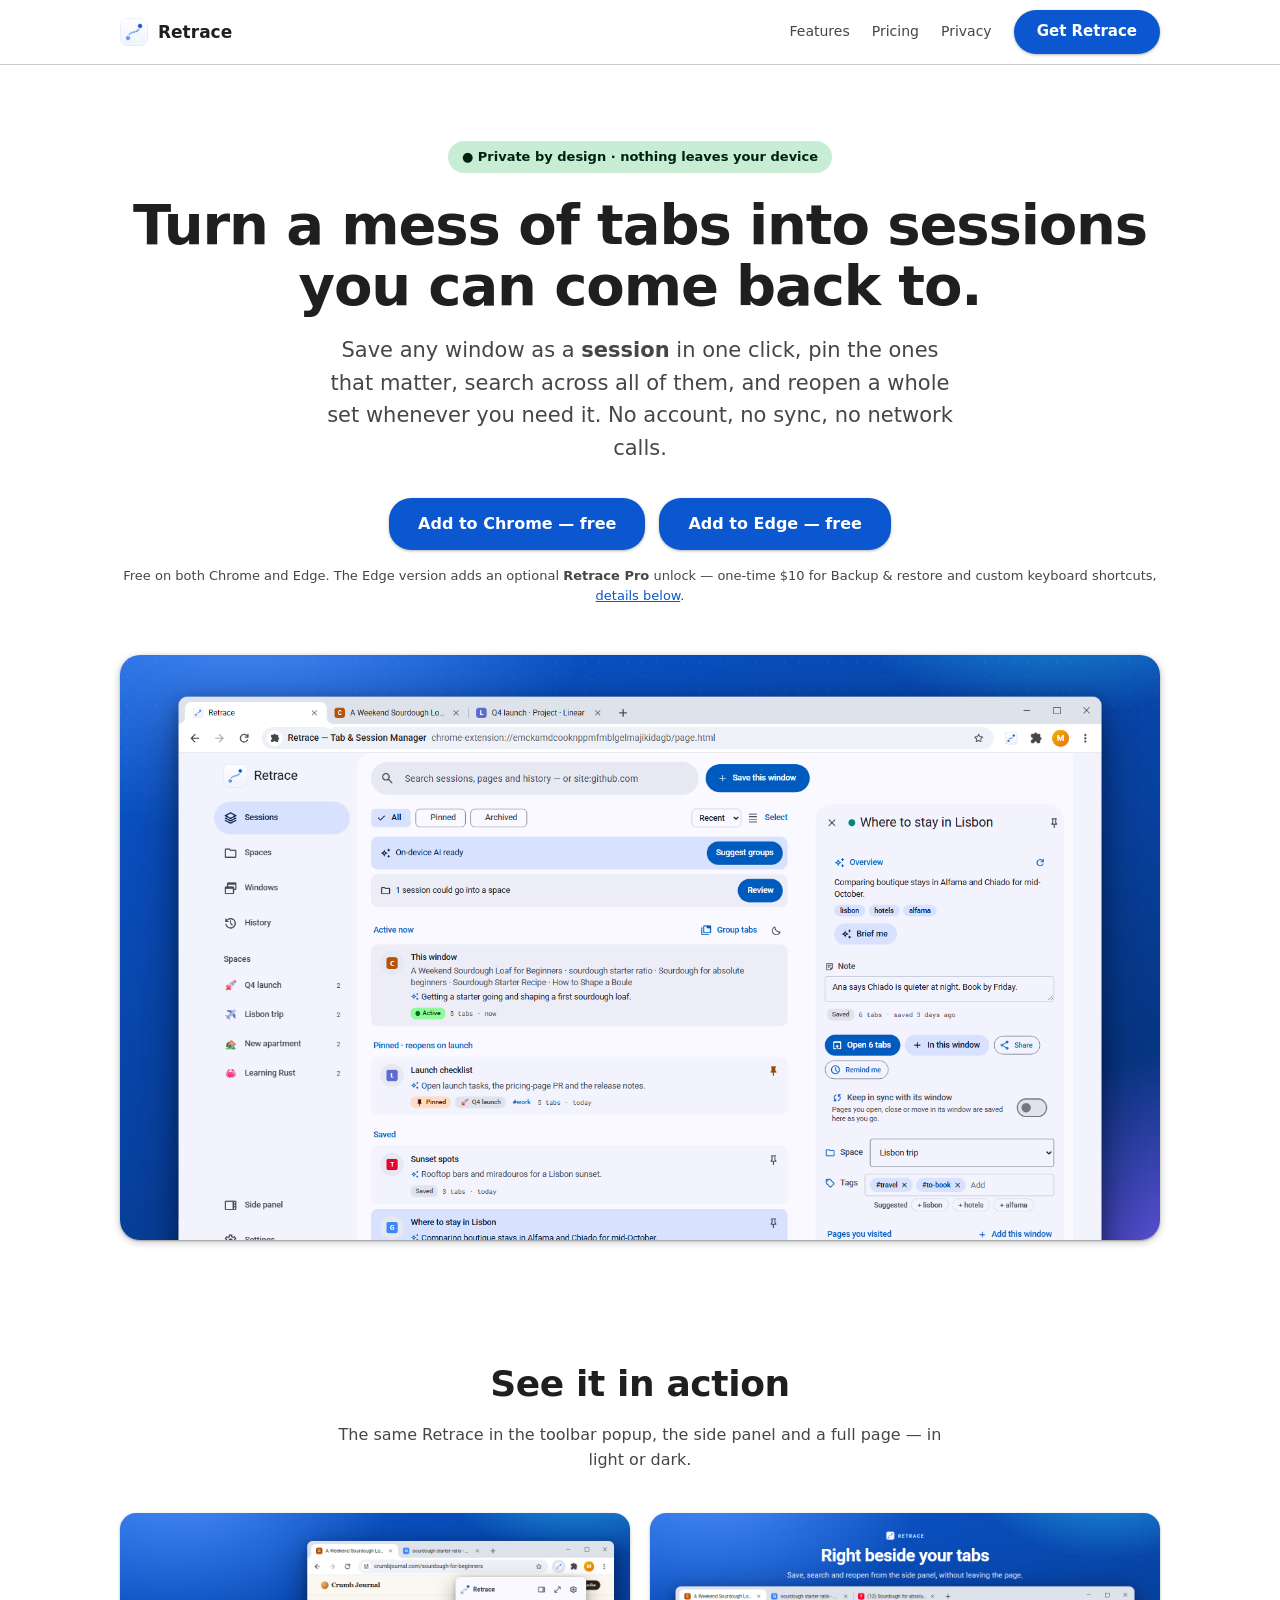
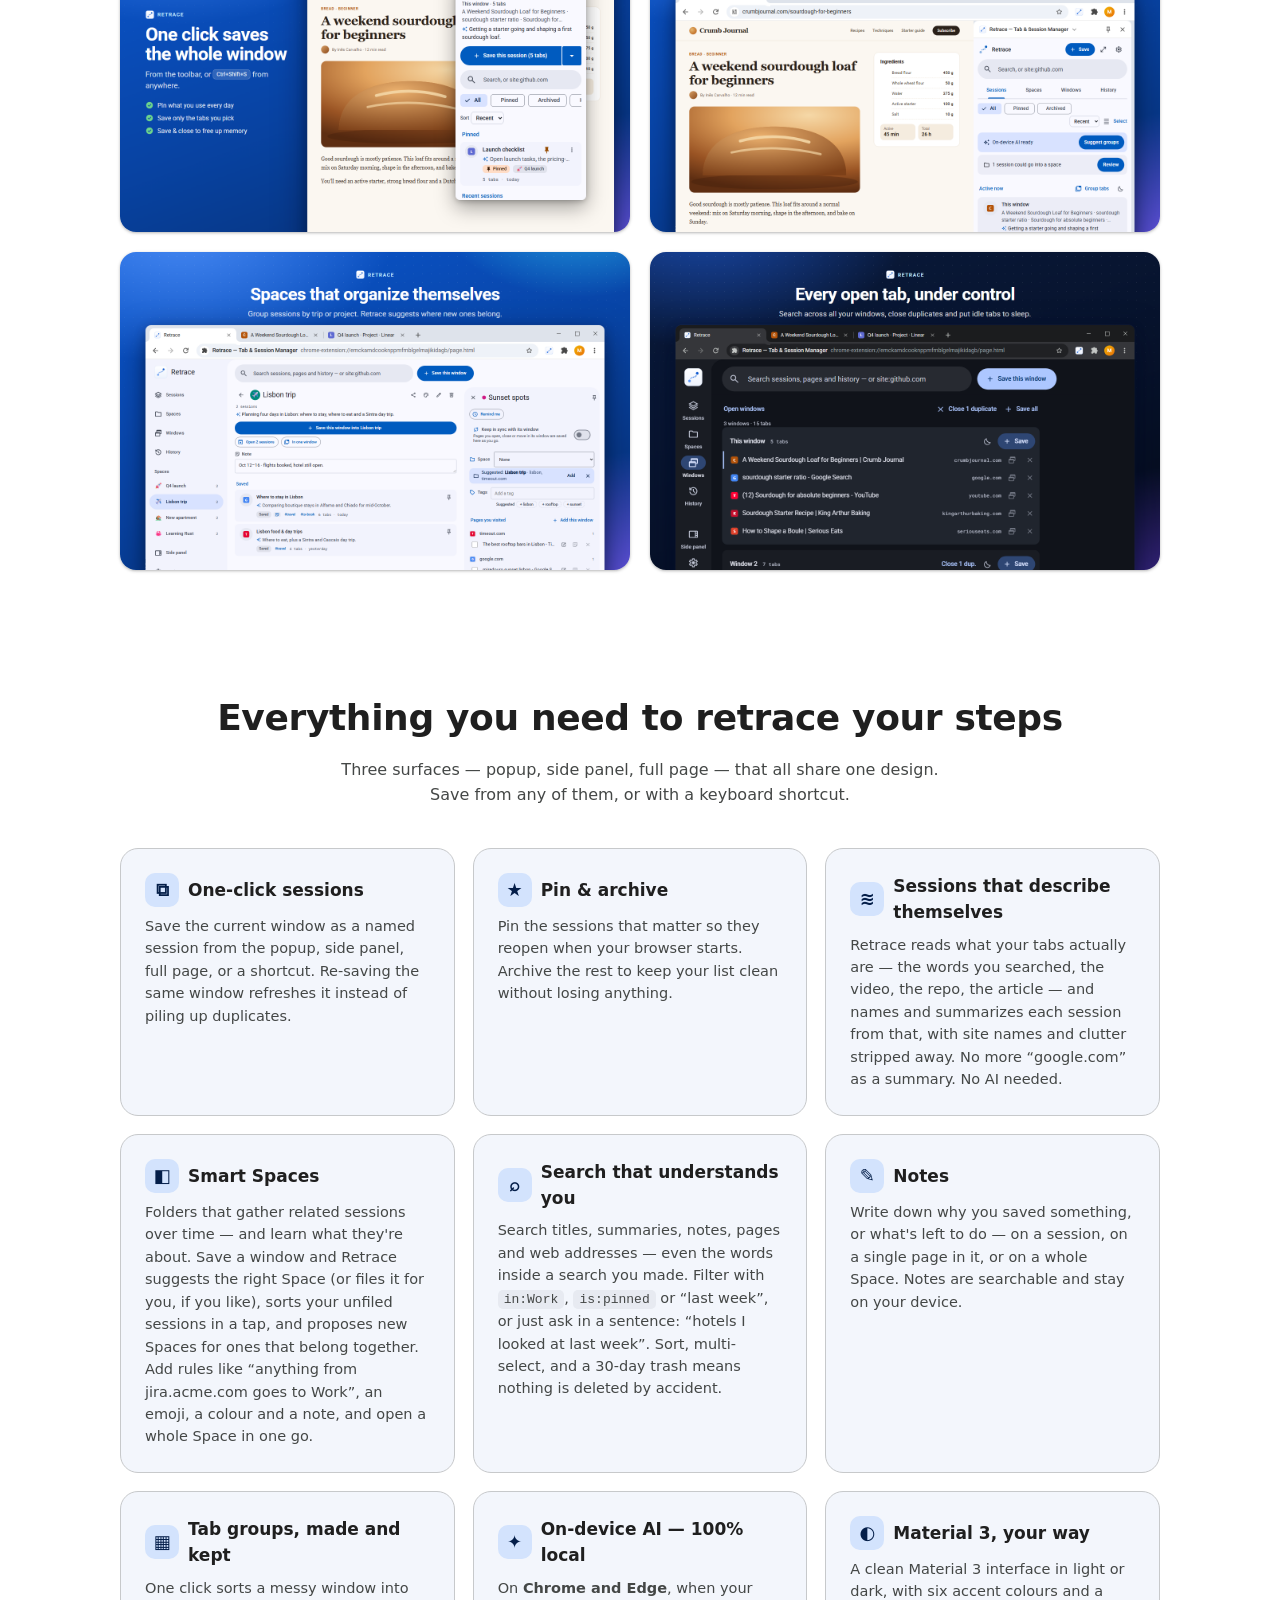
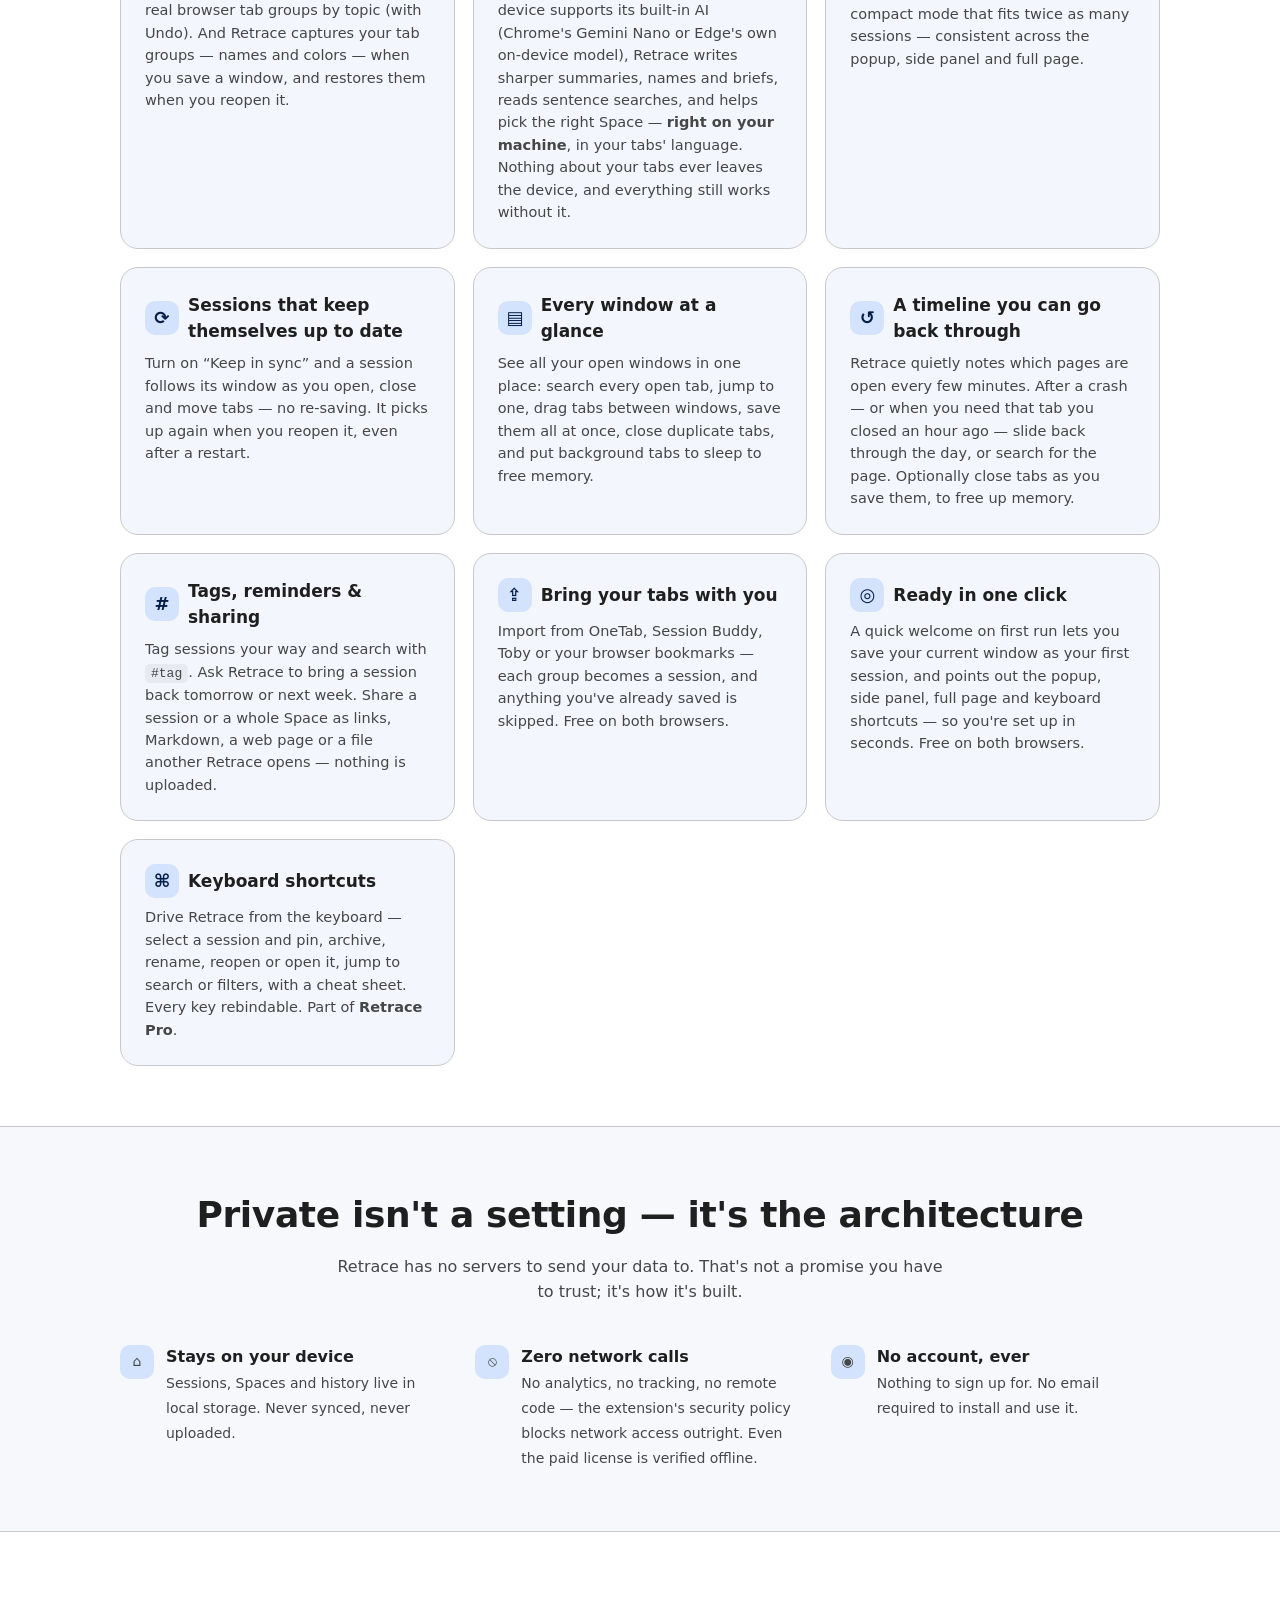
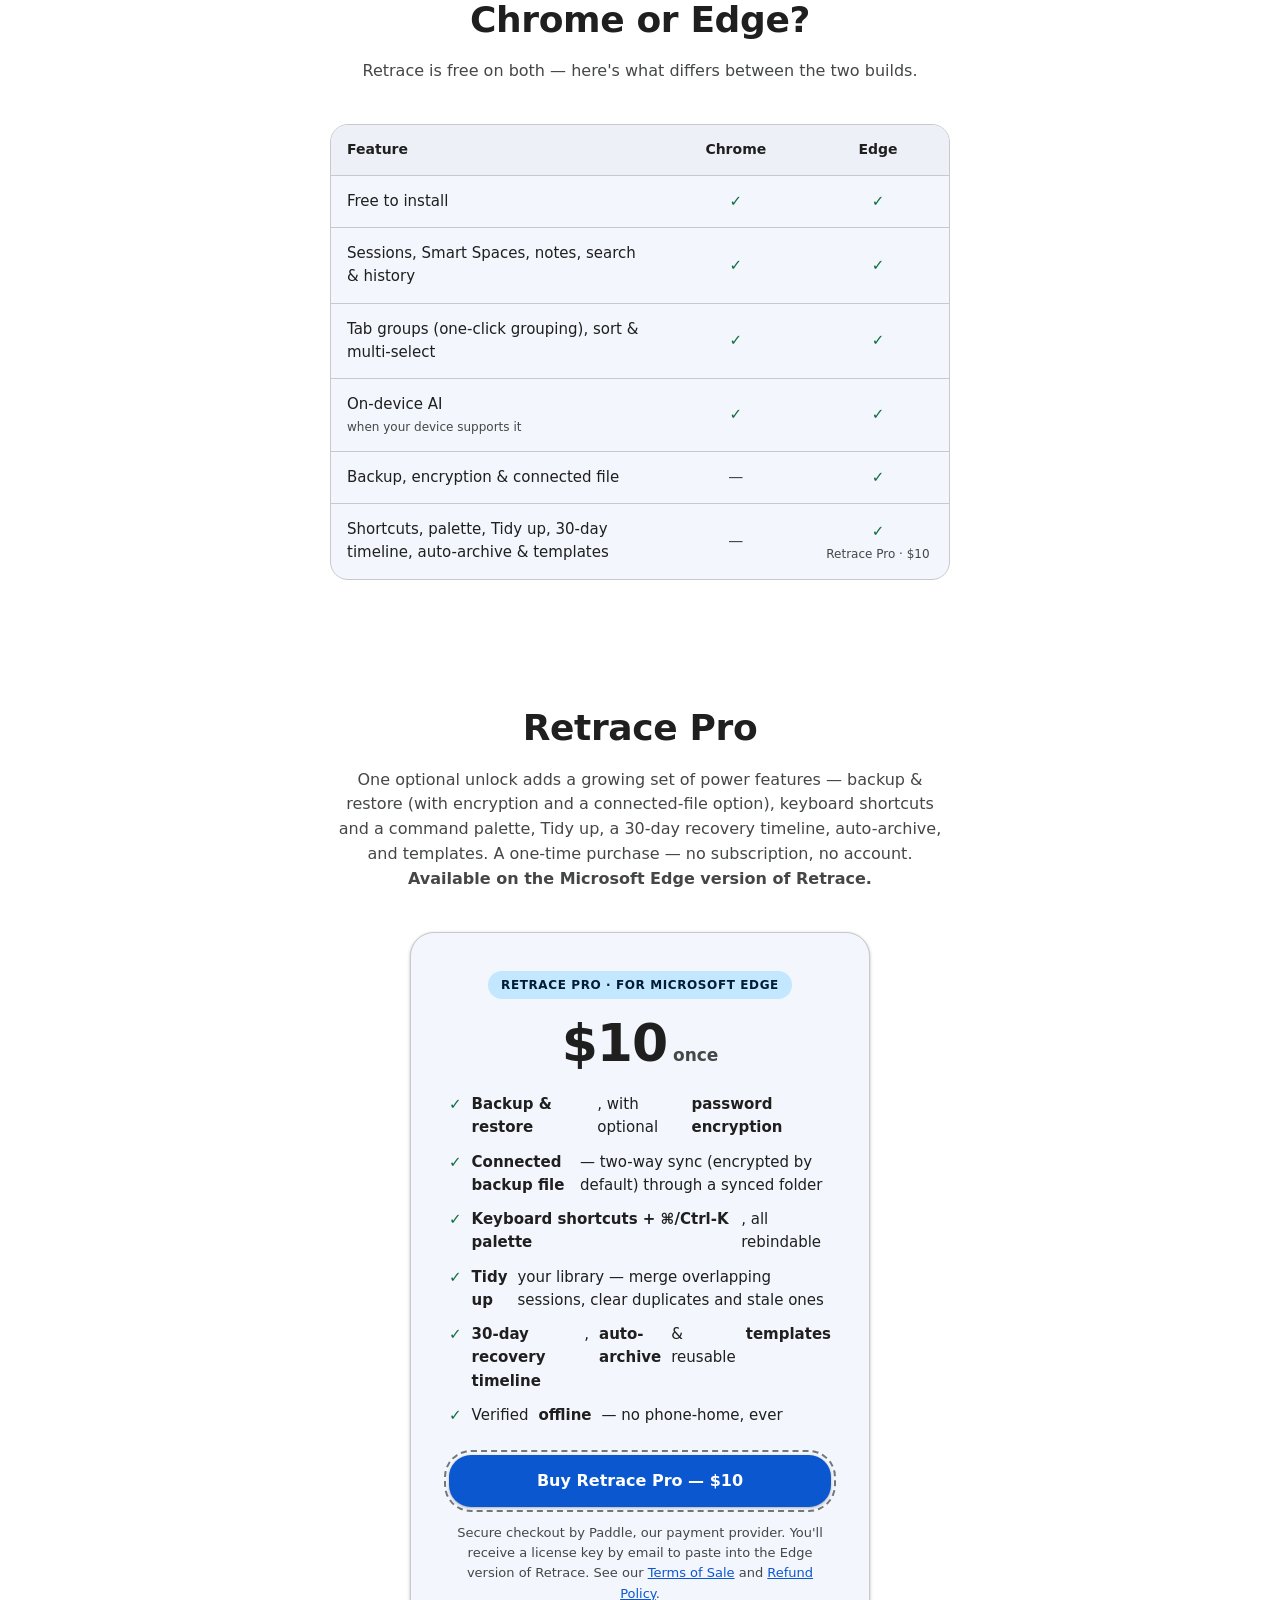
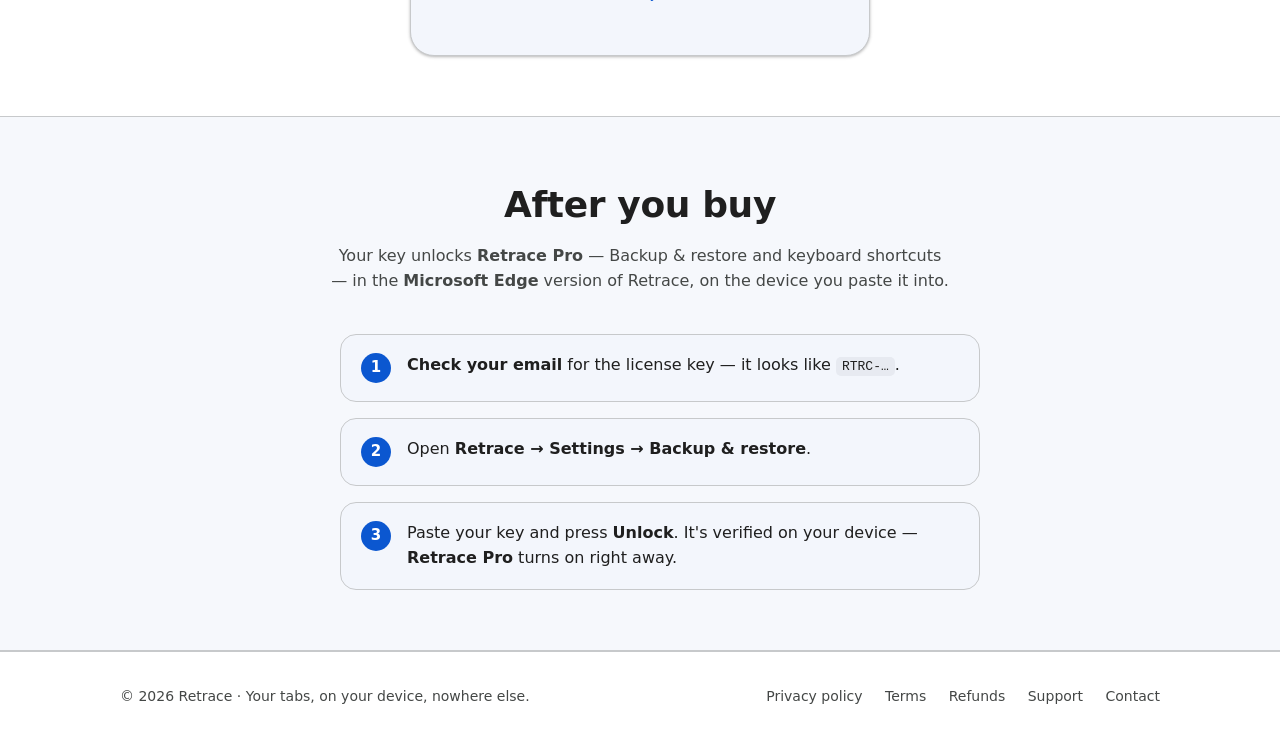
==== commit 39b873ba: "Remove the compare pages (compare, vs OneTab / Session Buddy / Toby & Workona) and their links Co-Au" ====
--- a/index.html
+++ b/index.html
@@ -165,7 +165,6 @@
       <a href="privacy.html">Privacy policy</a>
       <a href="terms.html">Terms</a>
       <a href="refund.html">Refunds</a>
-      <a href="compare.html">Compare</a>
       <a href="support.html">Support</a>
       <a href="mailto:contact@retrace-addon.store">Contact</a>
     </nav>
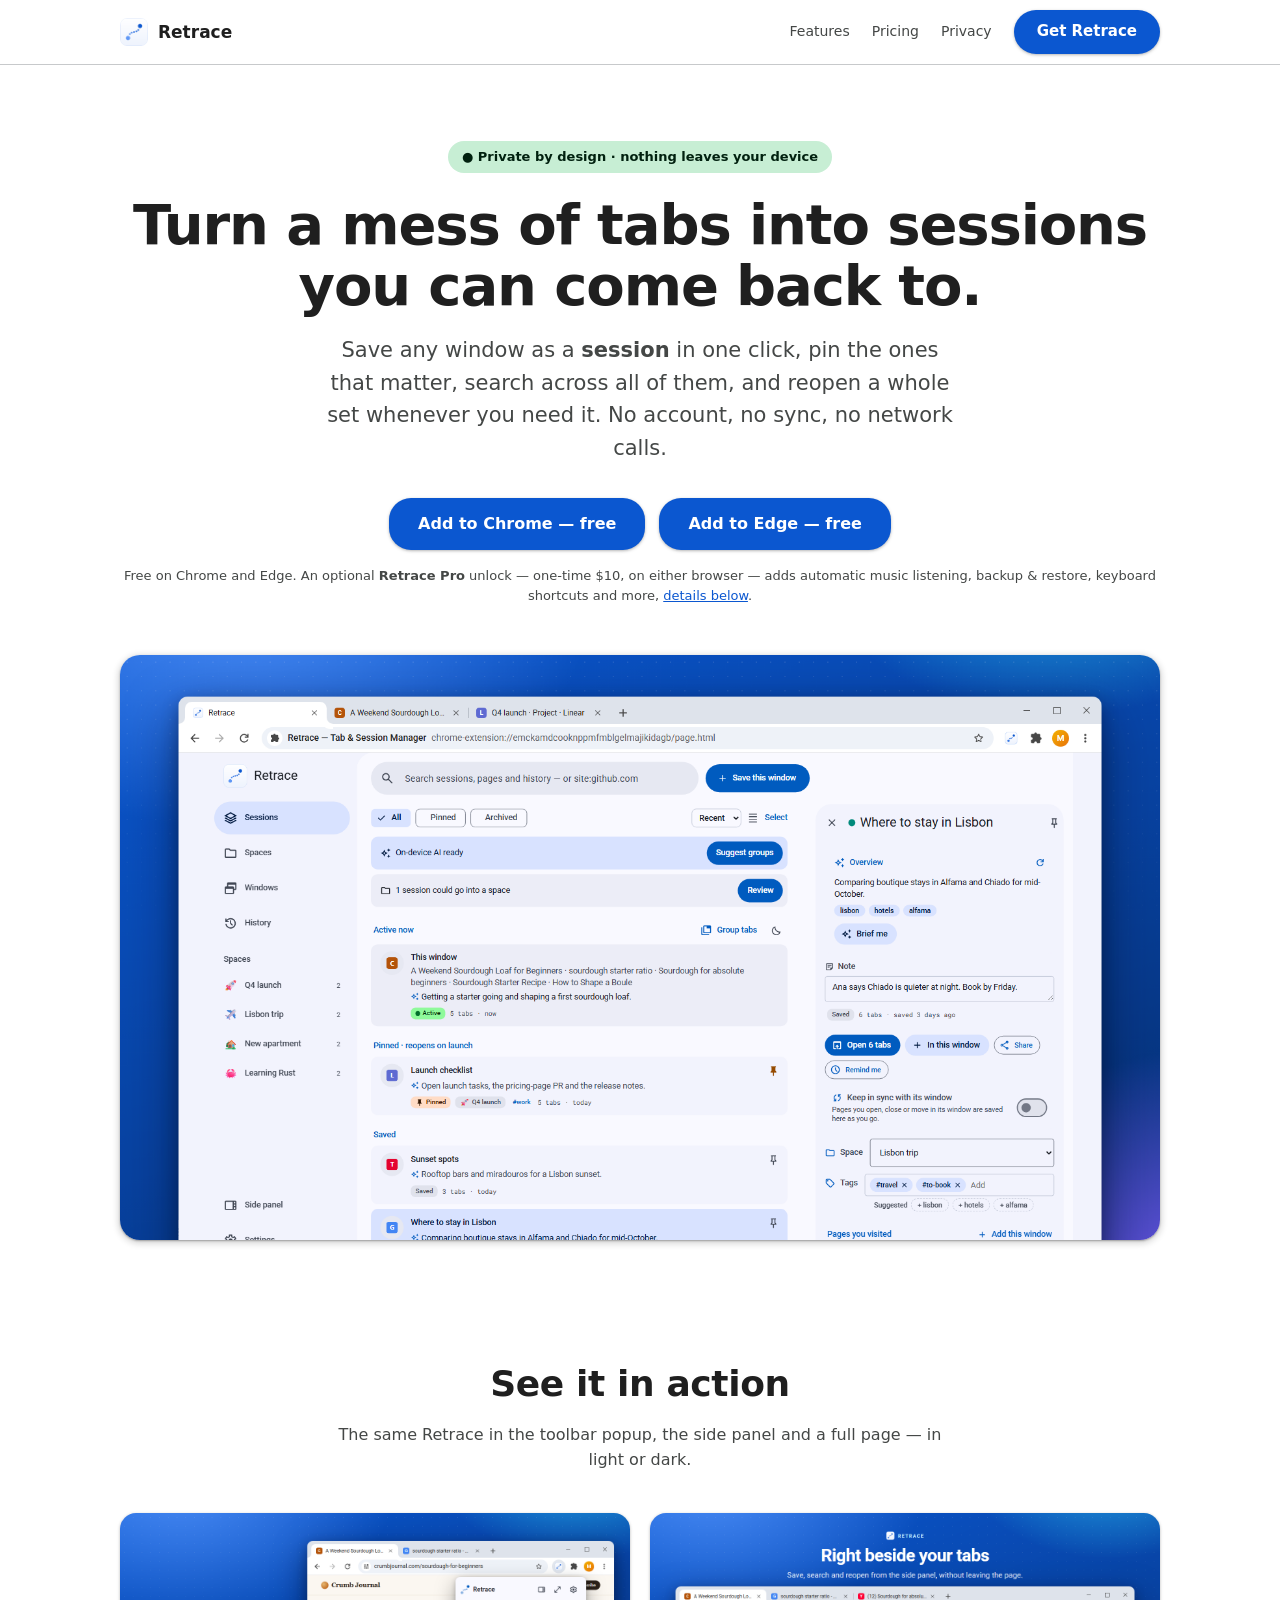
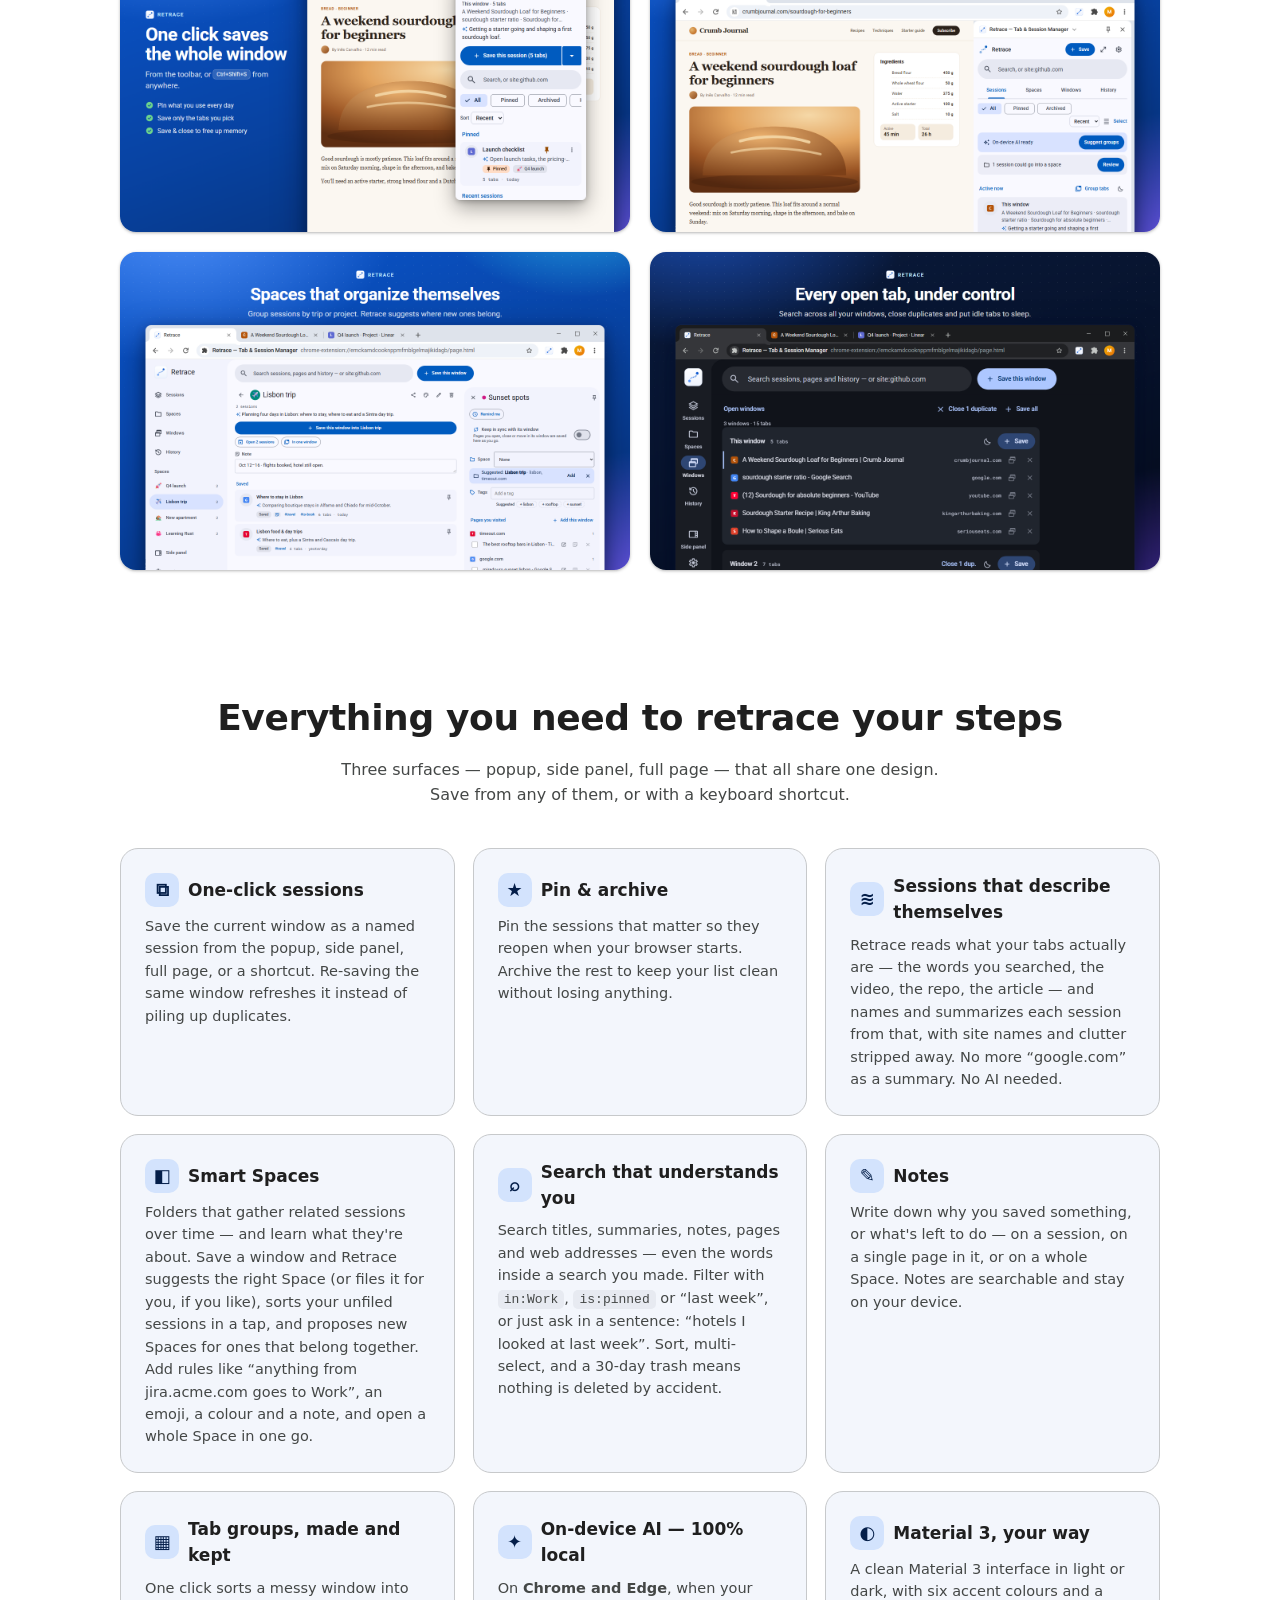
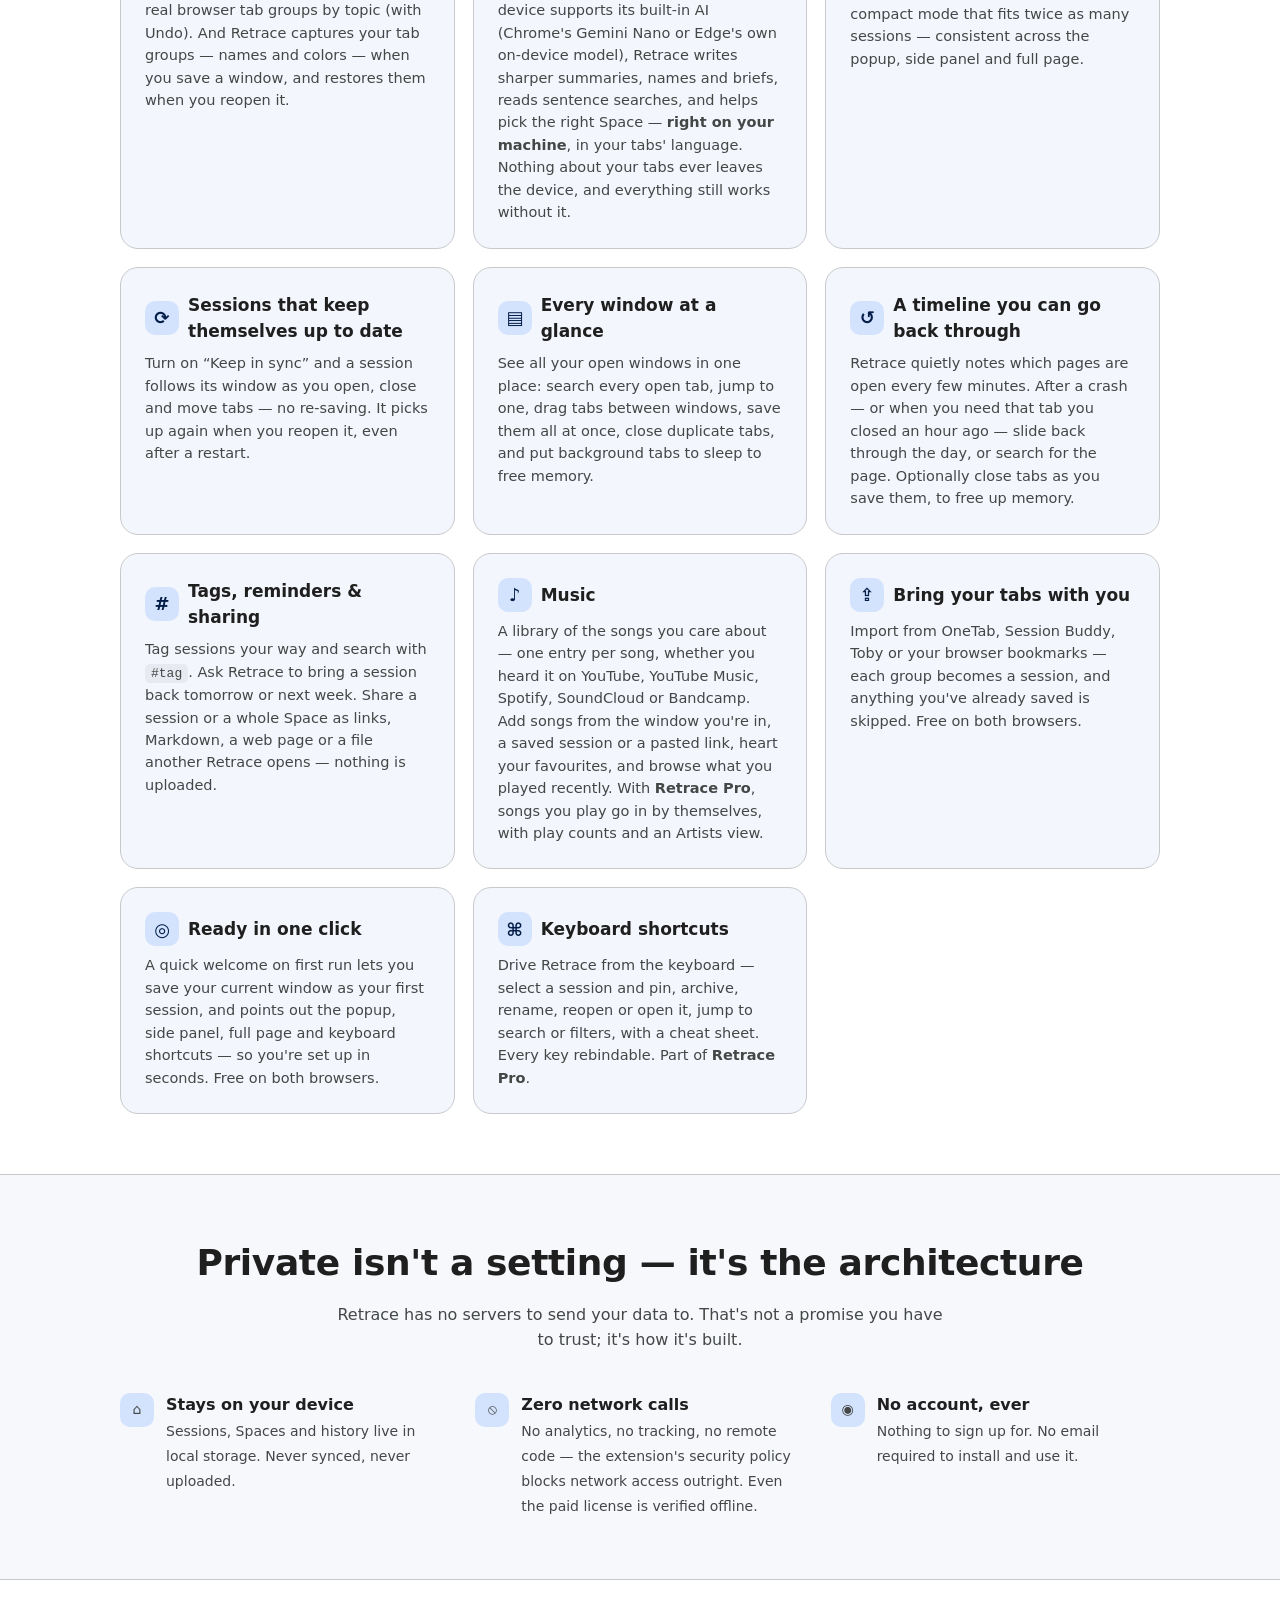
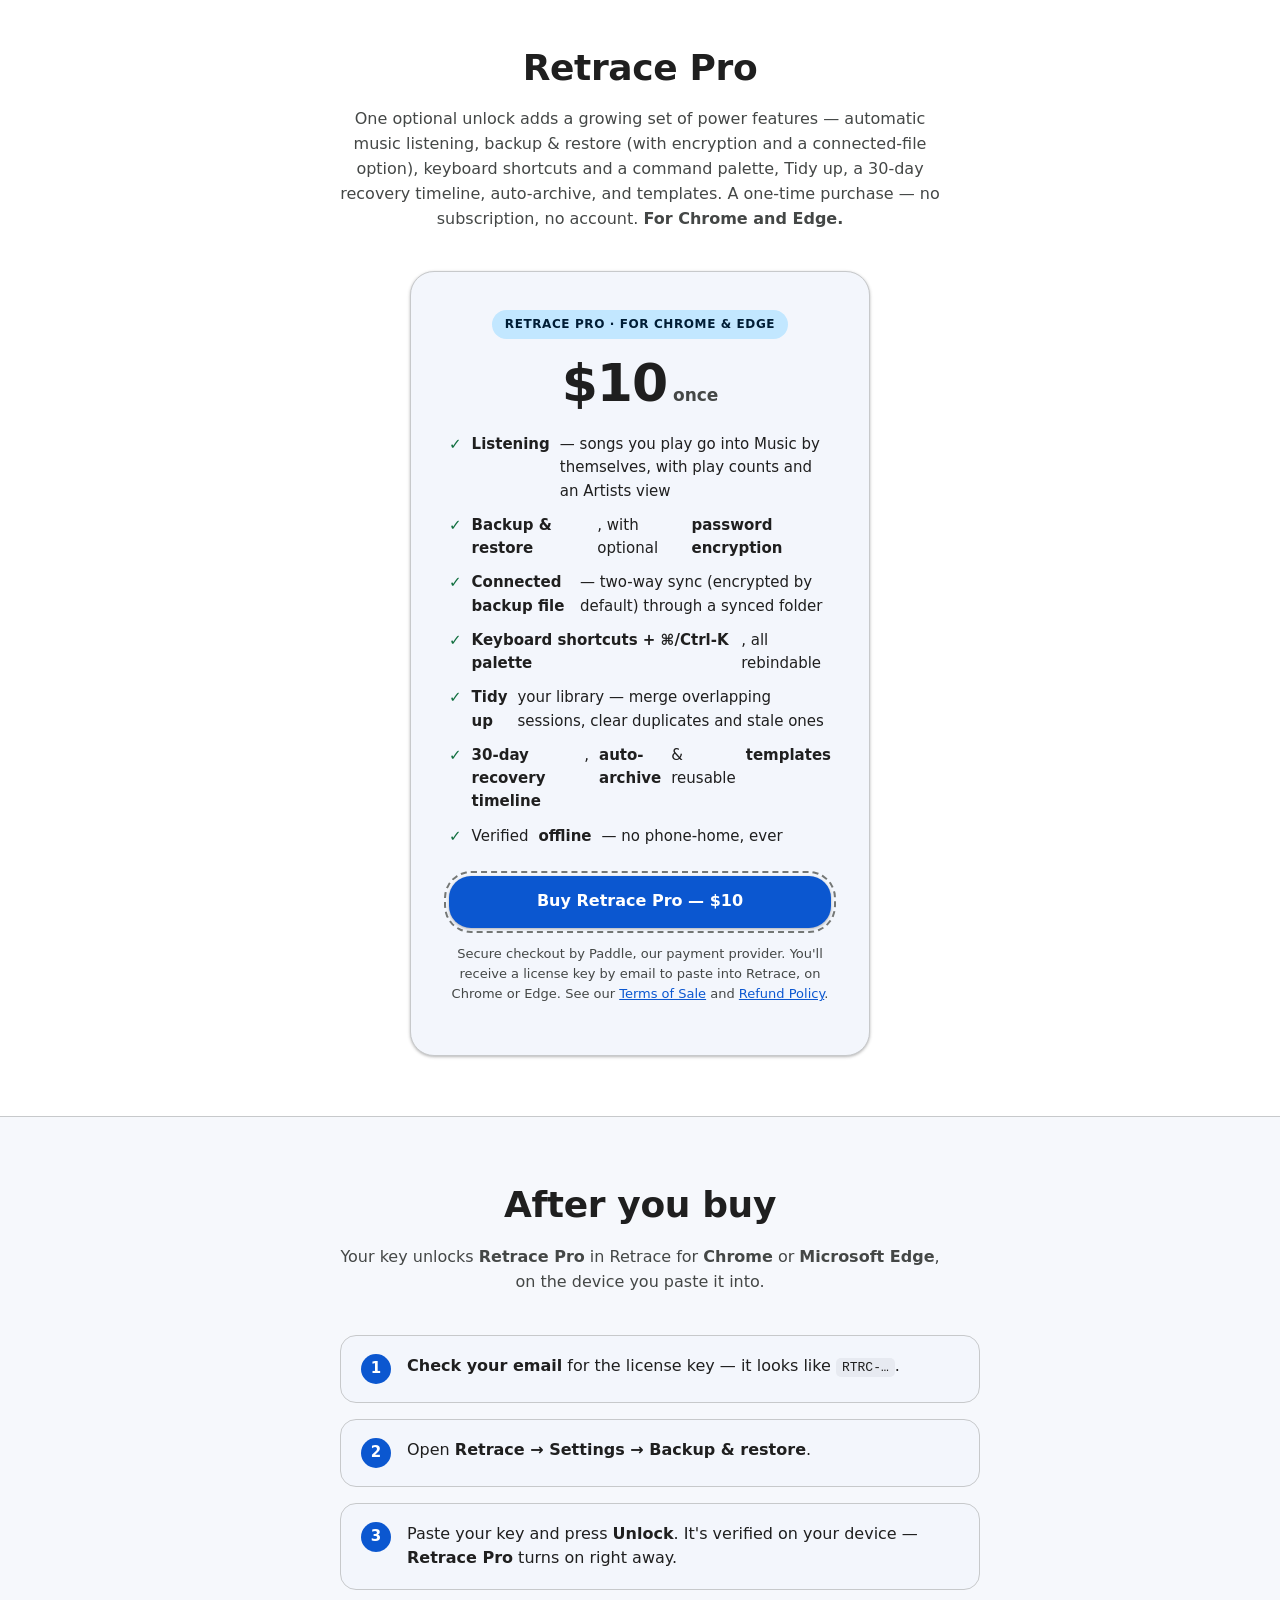
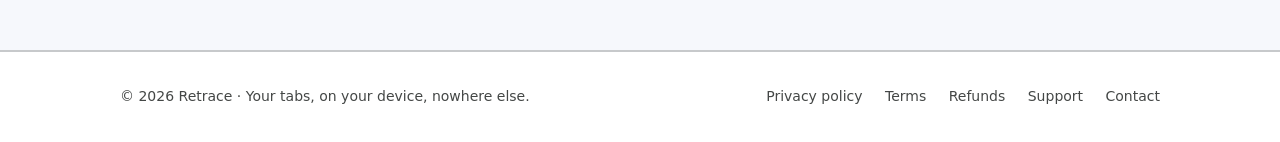
==== commit ff53cb54: "Next release: Retrace Pro on Chrome and Edge, Music (feature card, pricing, support, privacy, terms)" ====
--- a/index.html
+++ b/index.html
@@ -46,7 +46,7 @@
       <a class="btn primary lg" href="https://chromewebstore.google.com/detail/retrace-%E2%80%94-sessions-tabs/emckamdcooknppmfmblgelmajikidagb">Add to Chrome — free</a>
       <a class="btn primary lg" href="https://microsoftedge.microsoft.com/addons/detail/retrace-—-sessions-tabs/ofpbiapmnoipcmidljhfjldndoakdael">Add to Edge — free</a>
     </div>
-    <p class="fineprint">Free on both Chrome and Edge. The Edge version adds an optional <b>Retrace Pro</b> unlock — one-time $10 for Backup &amp; restore and custom keyboard shortcuts, <a href="#backup">details below</a>.</p>
+    <p class="fineprint">Free on Chrome and Edge. An optional <b>Retrace Pro</b> unlock — one-time $10, on either browser — adds automatic music listening, backup &amp; restore, keyboard shortcuts and more, <a href="#backup">details below</a>.</p>
     <img class="hero-shot" src="img/hero.png" width="1600" height="900" alt="Retrace's full page in a browser window: a list of saved sessions, with one session's summary, note, tags and pages open beside it.">
   </section>
 
@@ -81,6 +81,7 @@
         <div class="card"><h3><span class="dot">▤</span>Every window at a glance</h3><p>See all your open windows in one place: search every open tab, jump to one, drag tabs between windows, save them all at once, close duplicate tabs, and put background tabs to sleep to free memory.</p></div>
         <div class="card"><h3><span class="dot">↺</span>A timeline you can go back through</h3><p>Retrace quietly notes which pages are open every few minutes. After a crash — or when you need that tab you closed an hour ago — slide back through the day, or search for the page. Optionally close tabs as you save them, to free up memory.</p></div>
         <div class="card"><h3><span class="dot">#</span>Tags, reminders &amp; sharing</h3><p>Tag sessions your way and search with <code>#tag</code>. Ask Retrace to bring a session back tomorrow or next week. Share a session or a whole Space as links, Markdown, a web page or a file another Retrace opens — nothing is uploaded.</p></div>
+        <div class="card"><h3><span class="dot">♪</span>Music</h3><p>A library of the songs you care about — one entry per song, whether you heard it on YouTube, YouTube Music, Spotify, SoundCloud or Bandcamp. Add songs from the window you're in, a saved session or a pasted link, heart your favourites, and browse what you played recently. With <b>Retrace Pro</b>, songs you play go in by themselves, with play counts and an Artists view.</p></div>
         <div class="card"><h3><span class="dot">⇪</span>Bring your tabs with you</h3><p>Import from OneTab, Session Buddy, Toby or your browser bookmarks — each group becomes a session, and anything you've already saved is skipped. Free on both browsers.</p></div>
         <div class="card"><h3><span class="dot">◎</span>Ready in one click</h3><p>A quick welcome on first run lets you save your current window as your first session, and points out the popup, side panel, full page and keyboard shortcuts — so you're set up in seconds. Free on both browsers.</p></div>
         <div class="card"><h3><span class="dot">⌘</span>Keyboard shortcuts</h3><p>Drive Retrace from the keyboard — select a session and pin, archive, rename, reopen or open it, jump to search or filters, with a cheat sheet. Every key rebindable. Part of <b>Retrace Pro</b>.</p></div>
@@ -100,37 +101,16 @@
     </div>
   </section>
 
-  <section id="compare">
-    <div class="wrap">
-      <h2>Chrome or Edge?</h2>
-      <p class="sub">Retrace is free on both — here's what differs between the two builds.</p>
-      <div class="cmp">
-        <table>
-          <thead>
-            <tr><th>Feature</th><th class="b">Chrome</th><th class="b">Edge</th></tr>
-          </thead>
-          <tbody>
-            <tr><td class="feat">Free to install</td><td class="b yes">✓</td><td class="b yes">✓</td></tr>
-            <tr><td class="feat">Sessions, Smart Spaces, notes, search &amp; history</td><td class="b yes">✓</td><td class="b yes">✓</td></tr>
-            <tr><td class="feat">Tab groups (one-click grouping), sort &amp; multi-select</td><td class="b yes">✓</td><td class="b yes">✓</td></tr>
-            <tr><td class="feat">On-device AI<span class="em">when your device supports it</span></td><td class="b yes">✓</td><td class="b yes">✓</td></tr>
-            <tr><td class="feat">Backup, encryption &amp; connected file</td><td class="b no">—</td><td class="b yes">✓</td></tr>
-            <tr><td class="feat">Shortcuts, palette, Tidy up, 30-day timeline, auto-archive &amp; templates</td><td class="b no">—</td><td class="b yes">✓<span class="em">Retrace Pro · $10</span></td></tr>
-          </tbody>
-        </table>
-      </div>
-    </div>
-  </section>
-
   <section id="backup">
     <div class="wrap">
       <h2>Retrace Pro</h2>
-      <p class="sub">One optional unlock adds a growing set of power features — backup &amp; restore (with encryption and a connected-file option), keyboard shortcuts and a command palette, Tidy up, a 30-day recovery timeline, auto-archive, and templates. A one-time purchase — no subscription, no account. <b>Available on the Microsoft Edge version of Retrace.</b></p>
+      <p class="sub">One optional unlock adds a growing set of power features — automatic music listening, backup &amp; restore (with encryption and a connected-file option), keyboard shortcuts and a command palette, Tidy up, a 30-day recovery timeline, auto-archive, and templates. A one-time purchase — no subscription, no account. <b>For Chrome and Edge.</b></p>
       <div class="price-wrap">
         <div class="price">
-          <div class="tag">Retrace Pro · for Microsoft Edge</div>
+          <div class="tag">Retrace Pro · for Chrome &amp; Edge</div>
           <div class="amt">$10<small> once</small></div>
           <ul>
+            <li><b>Listening</b> — songs you play go into Music by themselves, with play counts and an Artists view</li>
             <li><b>Backup &amp; restore</b>, with optional <b>password encryption</b></li>
             <li><b>Connected backup file</b> — two-way sync (encrypted by default) through a synced folder</li>
             <li><b>Keyboard shortcuts + ⌘/Ctrl-K palette</b>, all rebindable</li>
@@ -139,7 +119,7 @@
             <li>Verified <b>offline</b> — no phone-home, ever</li>
           </ul>
           <a class="btn primary lg todo" href="#" data-ph="REPLACE_CHECKOUT_URL">Buy Retrace Pro — $10</a>
-          <p class="note">Secure checkout by Paddle, our payment provider. You'll receive a license key by email to paste into the Edge version of Retrace. See our <a href="terms.html">Terms of Sale</a> and <a href="refund.html">Refund Policy</a>.</p>
+          <p class="note">Secure checkout by Paddle, our payment provider. You'll receive a license key by email to paste into Retrace, on Chrome or Edge. See our <a href="terms.html">Terms of Sale</a> and <a href="refund.html">Refund Policy</a>.</p>
         </div>
       </div>
     </div>
@@ -148,7 +128,7 @@
   <section class="strip">
     <div class="wrap">
       <h2>After you buy</h2>
-      <p class="sub">Your key unlocks <b>Retrace Pro</b> — Backup &amp; restore and keyboard shortcuts — in the <b>Microsoft Edge</b> version of Retrace, on the device you paste it into.</p>
+      <p class="sub">Your key unlocks <b>Retrace Pro</b> in Retrace for <b>Chrome</b> or <b>Microsoft Edge</b>, on the device you paste it into.</p>
       <ol class="steps">
         <li><div><b>Check your email</b> for the license key — it looks like <code>RTRC-…</code>.</div></li>
         <li><div>Open <b>Retrace → Settings → Backup &amp; restore</b>.</div></li>
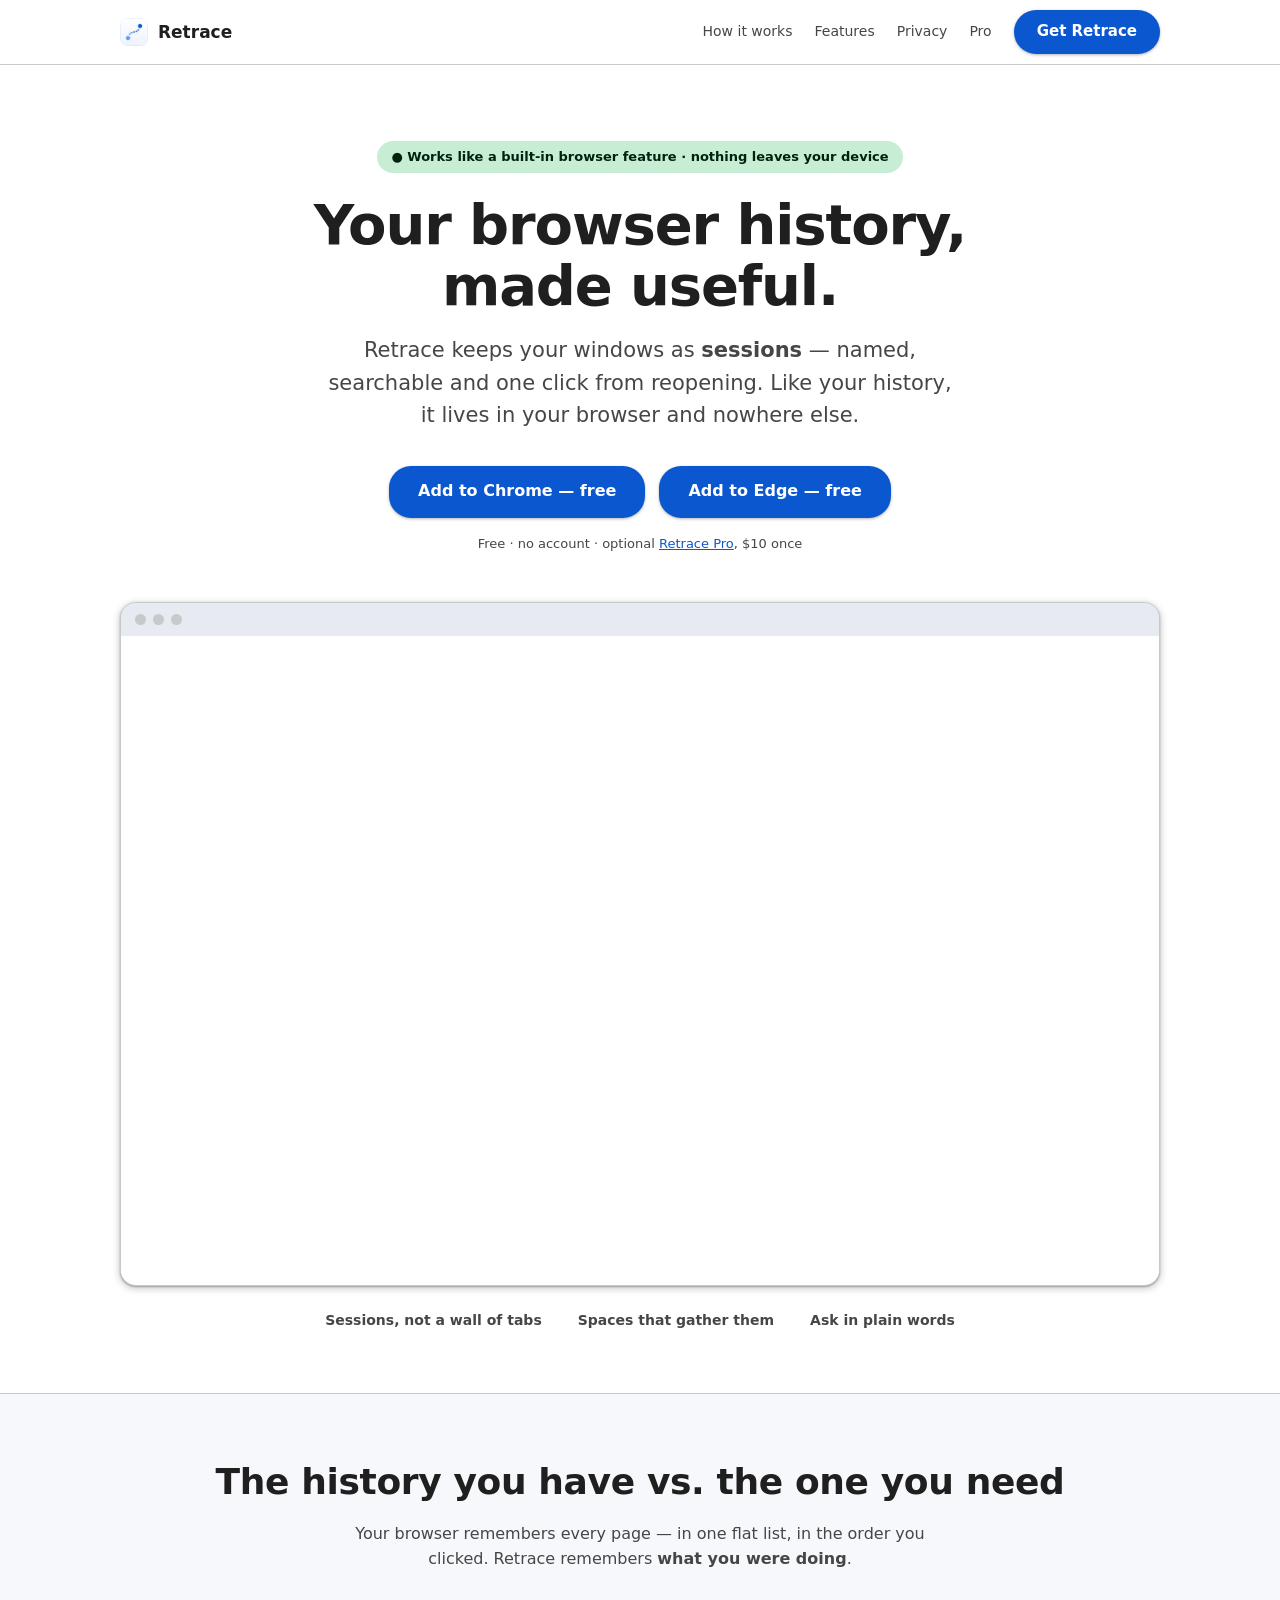
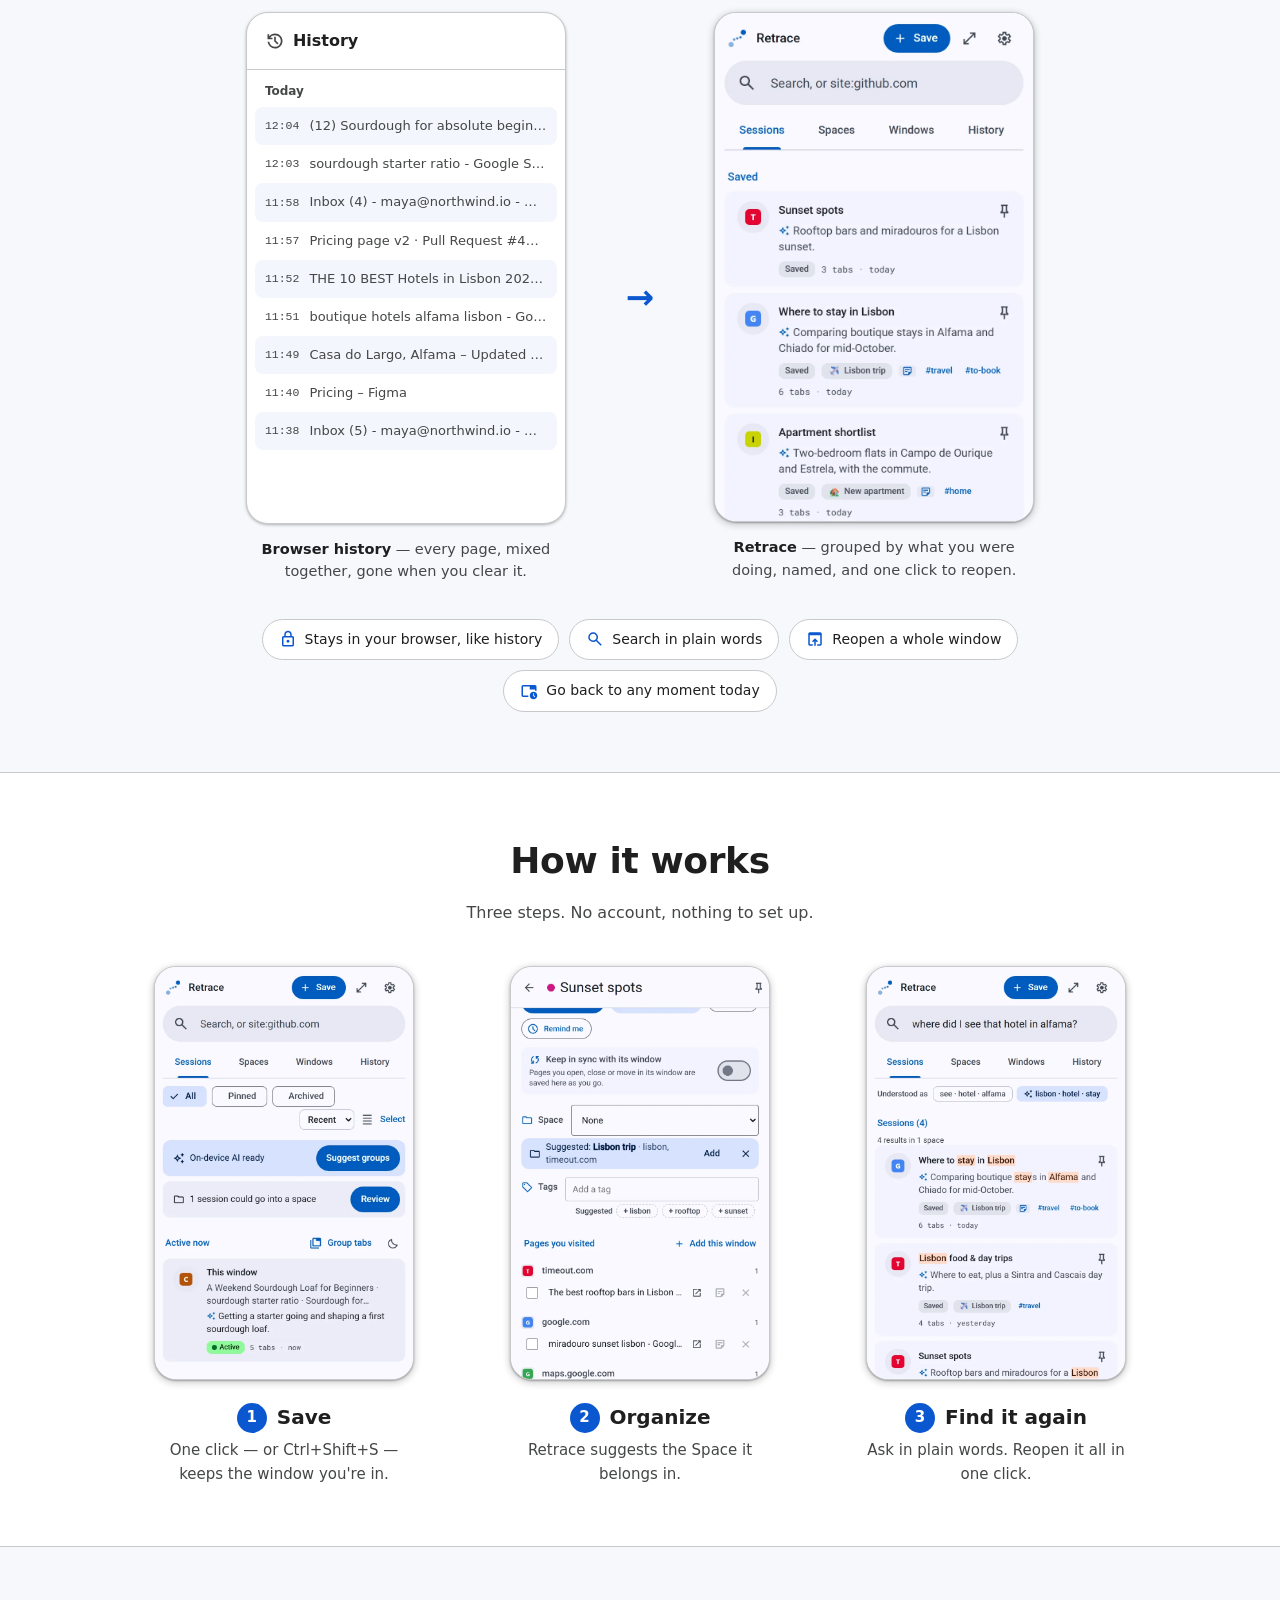
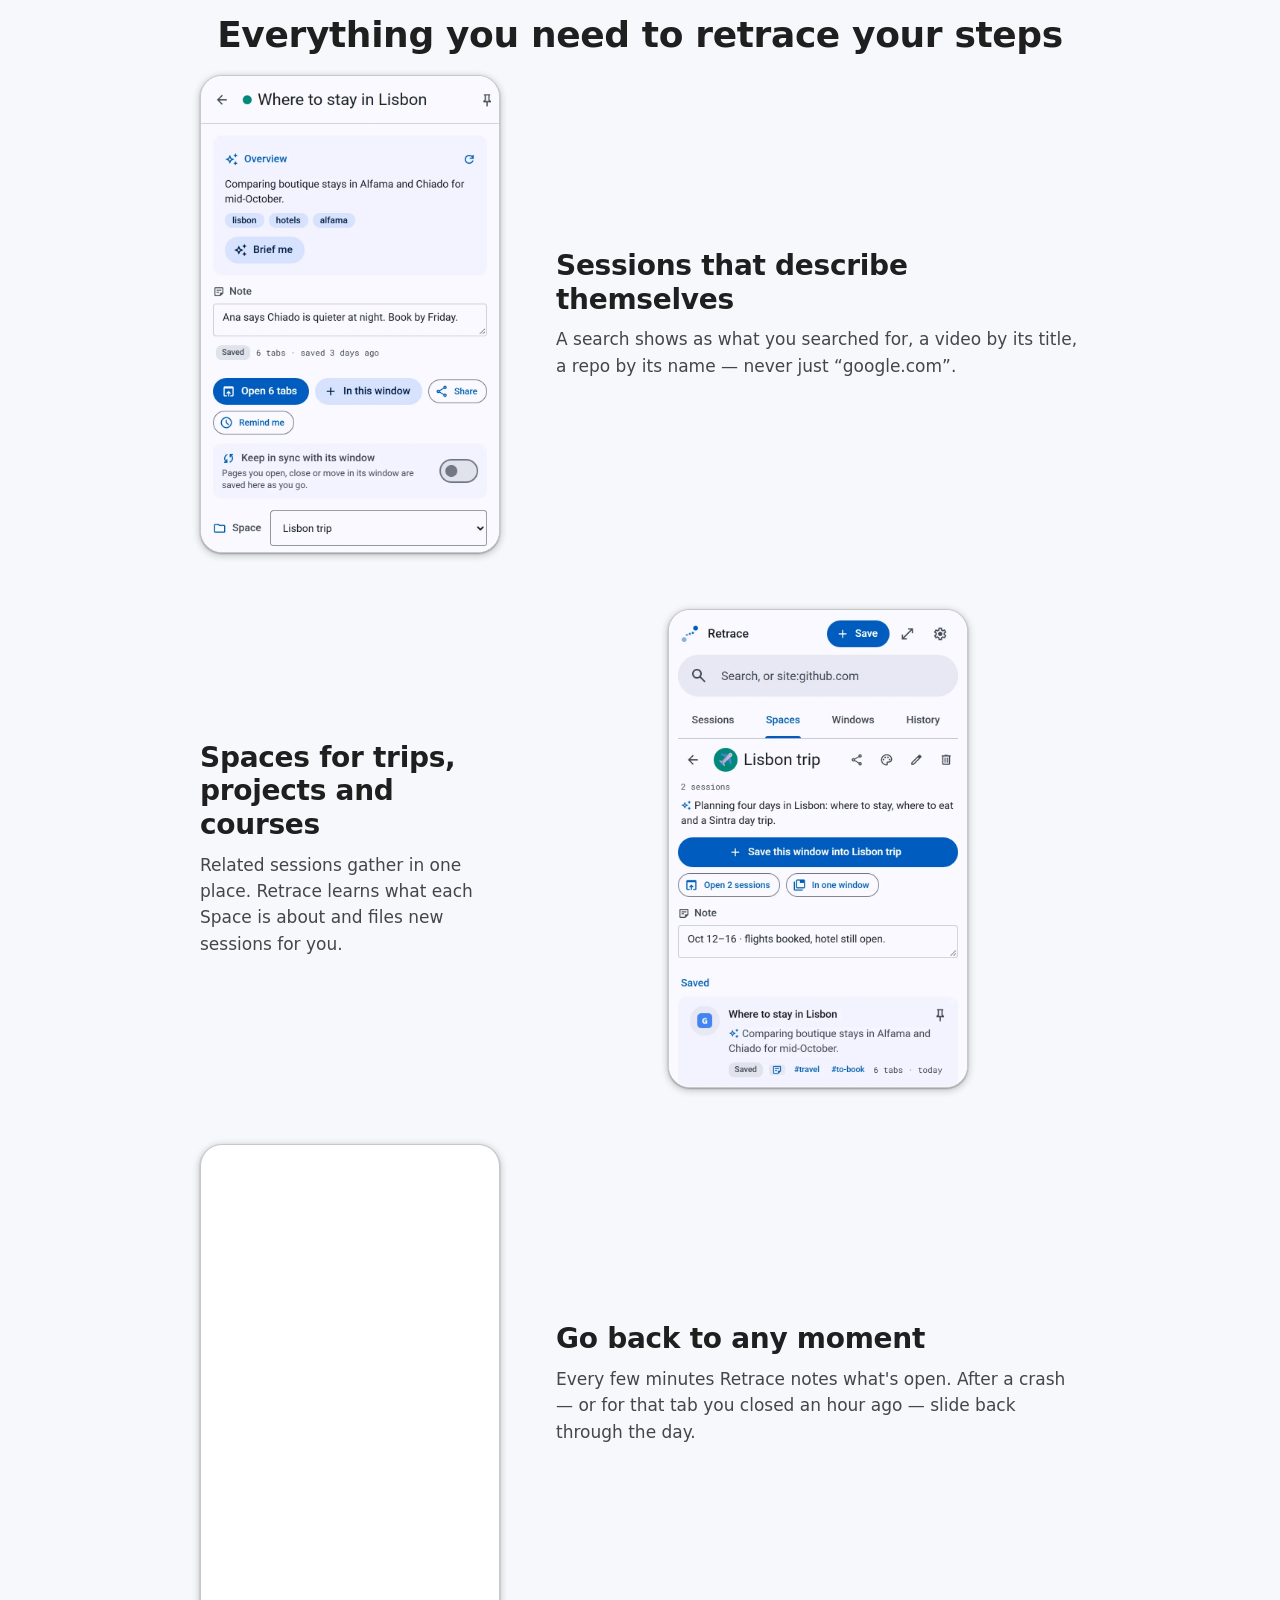
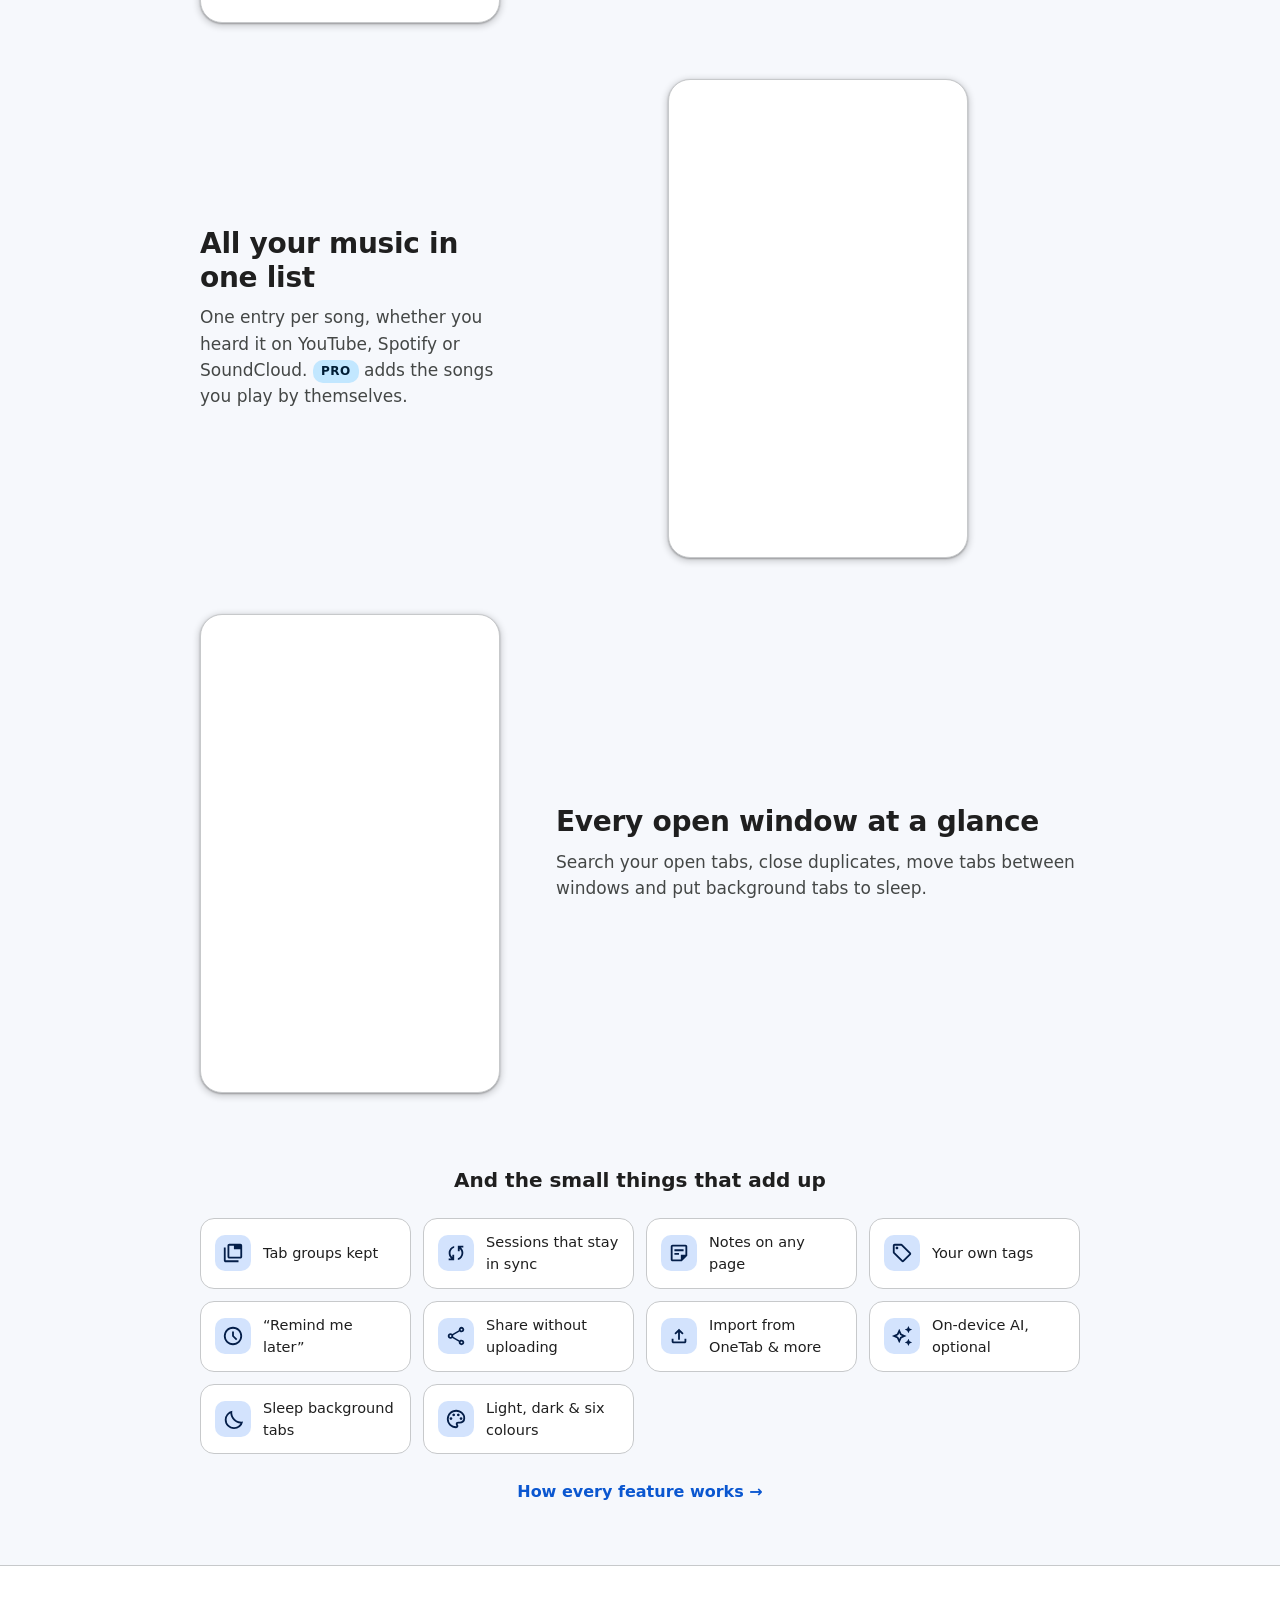
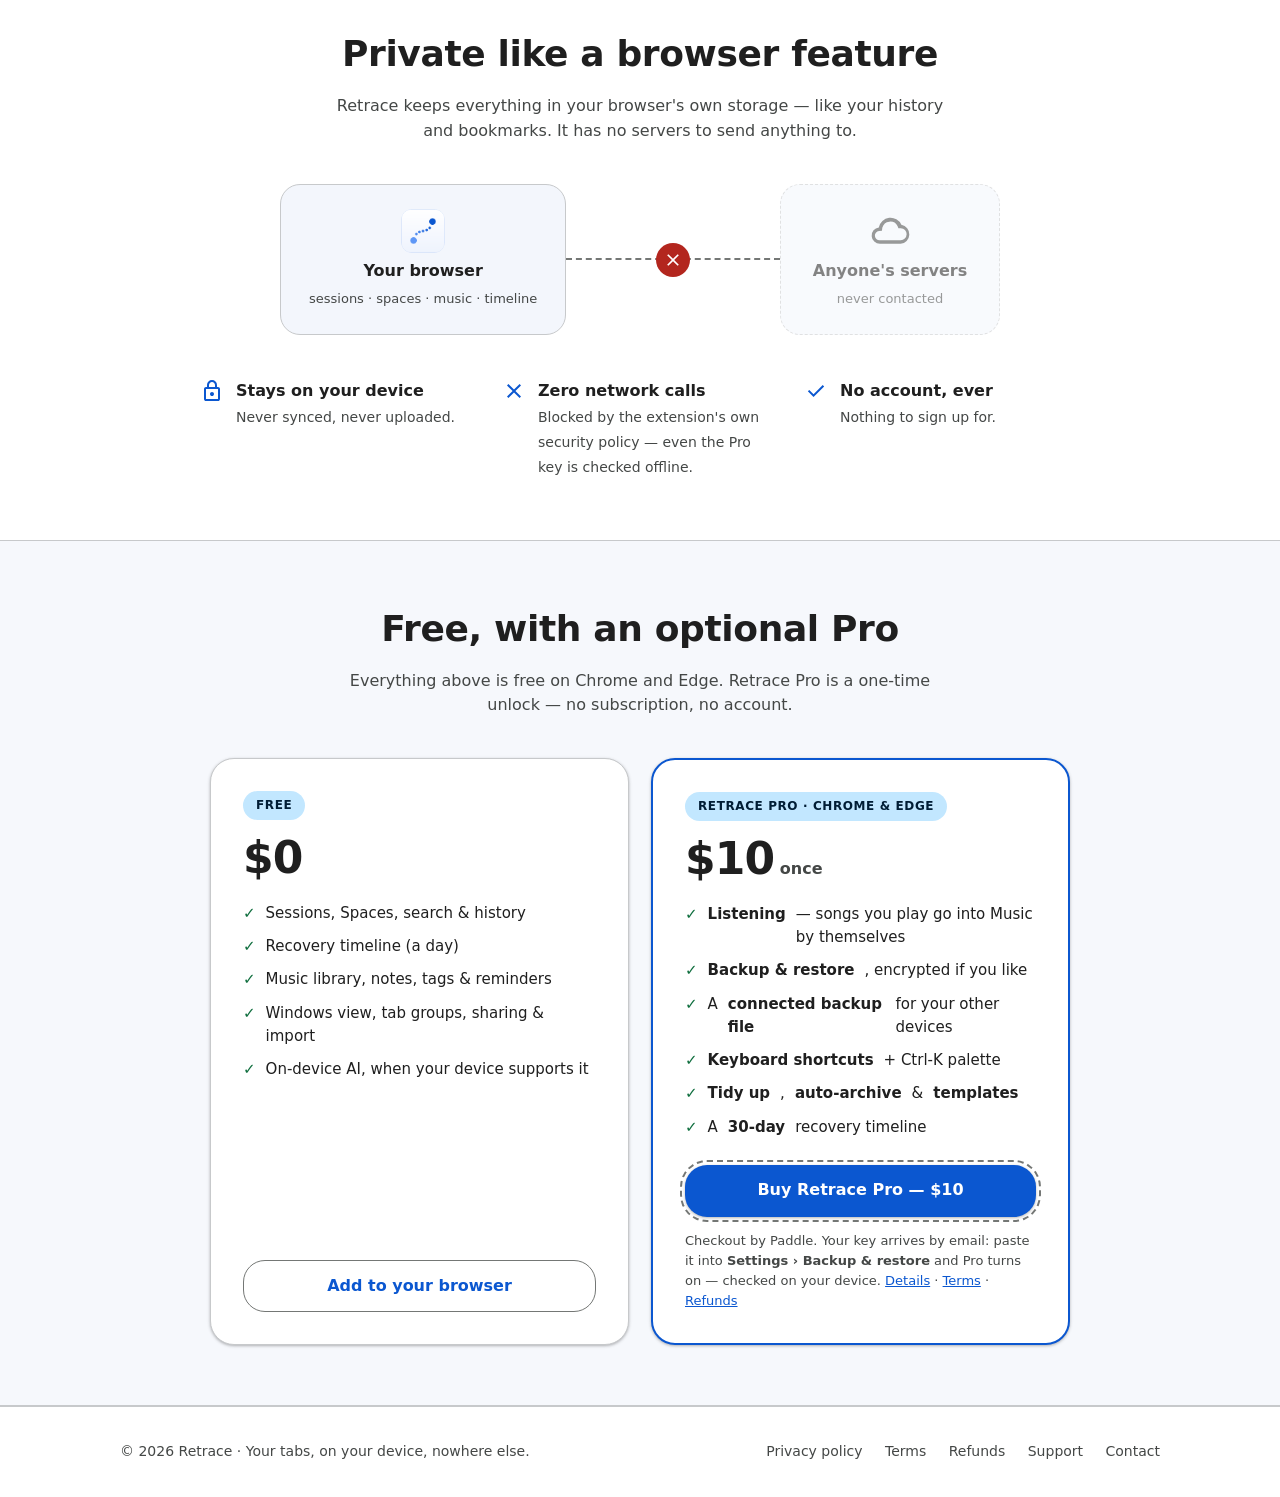
==== commit 904433cf: "Home page: pictures of the real UI instead of paragraphs; 'your browser history, made useful' - Hero" ====
--- a/index.html
+++ b/index.html
@@ -5,13 +5,13 @@
 <meta name="viewport" content="width=device-width, initial-scale=1">
 <meta http-equiv="Content-Security-Policy" content="default-src 'self'; script-src 'self'; style-src 'self'; img-src 'self'; font-src 'self'; connect-src 'none'; frame-src 'none'; object-src 'none'; base-uri 'self'; form-action 'none'">
 <meta name="referrer" content="strict-origin-when-cross-origin">
-<title>Retrace — private tab & session manager</title>
-<meta name="description" content="Retrace saves a window of tabs as a session you can pin, search and reopen — all on your device. No account, no sync, no network calls.">
+<title>Retrace — your browser history, made useful</title>
+<meta name="description" content="Retrace turns your tabs into sessions you can search, sort and reopen — like a better, built-in browser history. Everything stays on your device. No account, no network calls.">
 <link rel="icon" href="icon.png?v=2">
 <link rel="apple-touch-icon" href="apple-touch-icon.png">
-<link rel="stylesheet" href="styles.css?v=3">
-<meta property="og:title" content="Retrace — private tab & session manager">
-<meta property="og:description" content="Save a window as a session, pin what matters, find it again later. Private by design — everything stays on your device.">
+<link rel="stylesheet" href="styles.css?v=4">
+<meta property="og:title" content="Retrace — your browser history, made useful">
+<meta property="og:description" content="Sessions you can search, sort and reopen — like a better, built-in browser history. Everything stays on your device.">
 <meta property="og:type" content="website">
 <meta property="og:url" content="https://retrace-addon.store/">
 <meta property="og:image" content="https://retrace-addon.store/img/og.png">
@@ -22,118 +22,247 @@
 </head>
 <body>
 
-<!-- Unfilled store/checkout links use href="#" + class "todo" (dashed outline) until the
-     Chrome, Edge and checkout URLs exist. -->
+<!-- Icons: Material Symbols (Outlined 400), the same set the extension uses (sprite.js). -->
+<svg class="sprite" aria-hidden="true" xmlns="http://www.w3.org/2000/svg">
+<symbol id="i-tabgroup" viewBox="0 -960 960 960"><path d="M320-240q-33 0-56.5-23.5T240-320v-480q0-33 23.5-56.5T320-880h480q33 0 56.5 23.5T880-800v480q0 33-23.5 56.5T800-240H320Zm0-80h480v-320H520v-160H320v480ZM160-80q-33 0-56.5-23.5T80-160v-560h80v560h560v80H160Zm160-720v480-480Z"/></symbol>
+<symbol id="i-sync" viewBox="0 -960 960 960"><path d="M160-160v-80h110l-16-14q-52-46-73-105t-21-119q0-111 66.5-197.5T400-790v84q-72 26-116 88.5T240-478q0 45 17 87.5t53 78.5l10 10v-98h80v240H160Zm400-10v-84q72-26 116-88.5T720-482q0-45-17-87.5T650-648l-10-10v98h-80v-240h240v80H690l16 14q49 49 71.5 106.5T800-482q0 111-66.5 197.5T560-170Z"/></symbol>
+<symbol id="i-note" viewBox="0 -960 960 960"><path d="M200-200h360v-200h200v-360H200v560Zm0 80q-33 0-56.5-23.5T120-200v-560q0-33 23.5-56.5T200-840h560q33 0 56.5 23.5T840-760v400L600-120H200Zm80-280v-80h200v80H280Zm0-160v-80h400v80H280Zm-80 360v-560 560Z"/></symbol>
+<symbol id="i-tag" viewBox="0 -960 960 960"><path d="M856-390 570-104q-12 12-27 18t-30 6q-15 0-30-6t-27-18L103-457q-11-11-17-25.5T80-513v-287q0-33 23.5-56.5T160-880h287q16 0 31 6.5t26 17.5l352 353q12 12 17.5 27t5.5 30q0 15-5.5 29.5T856-390ZM513-160l286-286-353-354H160v286l353 354ZM260-640q25 0 42.5-17.5T320-700q0-25-17.5-42.5T260-760q-25 0-42.5 17.5T200-700q0 25 17.5 42.5T260-640Zm220 160Z"/></symbol>
+<symbol id="i-clock" viewBox="0 -960 960 960"><path d="m612-292 56-56-148-148v-184h-80v216l172 172ZM480-80q-83 0-156-31.5T197-197q-54-54-85.5-127T80-480q0-83 31.5-156T197-763q54-54 127-85.5T480-880q83 0 156 31.5T763-763q54 54 85.5 127T880-480q0 83-31.5 156T763-197q-54 54-127 85.5T480-80Zm0-400Zm0 320q133 0 226.5-93.5T800-480q0-133-93.5-226.5T480-800q-133 0-226.5 93.5T160-480q0 133 93.5 226.5T480-160Z"/></symbol>
+<symbol id="i-share" viewBox="0 -960 960 960"><path d="M720-80q-50 0-85-35t-35-85q0-7 1-14.5t3-13.5L322-392q-17 15-38 23.5t-44 8.5q-50 0-85-35t-35-85q0-50 35-85t85-35q23 0 44 8.5t38 23.5l282-164q-2-6-3-13.5t-1-14.5q0-50 35-85t85-35q50 0 85 35t35 85q0 50-35 85t-85 35q-23 0-44-8.5T638-672L356-508q2 6 3 13.5t1 14.5q0 7-1 14.5t-3 13.5l282 164q17-15 38-23.5t44-8.5q50 0 85 35t35 85q0 50-35 85t-85 35Zm0-640q17 0 28.5-11.5T760-760q0-17-11.5-28.5T720-800q-17 0-28.5 11.5T680-760q0 17 11.5 28.5T720-720ZM240-440q17 0 28.5-11.5T280-480q0-17-11.5-28.5T240-520q-17 0-28.5 11.5T200-480q0 17 11.5 28.5T240-440Zm480 280q17 0 28.5-11.5T760-200q0-17-11.5-28.5T720-240q-17 0-28.5 11.5T680-200q0 17 11.5 28.5T720-160Zm0-600ZM240-480Zm480 280Z"/></symbol>
+<symbol id="i-upload" viewBox="0 -960 960 960"><path d="M440-320v-326L336-542l-56-58 200-200 200 200-56 58-104-104v326h-80ZM240-160q-33 0-56.5-23.5T160-240v-120h80v120h480v-120h80v120q0 33-23.5 56.5T720-160H240Z"/></symbol>
+<symbol id="i-sparkle" viewBox="0 0 24 24"><path d="m19 9-1.25-2.75L15 5l2.75-1.25L19 1l1.25 2.75L23 5l-2.75 1.25Zm0 14-1.25-2.75L15 19l2.75-1.25L19 15l1.25 2.75L23 19l-2.75 1.25ZM9 20l-2.5-5.5L1 12l5.5-2.5L9 4l2.5 5.5L17 12l-5.5 2.5Zm0-4.85L10 13l2.15-1L10 11 9 8.85 8 11l-2.15 1L8 13ZM9 12Z"/></symbol>
+<symbol id="i-palette" viewBox="0 -960 960 960"><path d="M480-80q-82 0-155-31.5t-127.5-86Q143-252 111.5-325T80-480q0-83 32.5-156t88-127Q256-817 330-848.5T488-880q80 0 151 27.5t124.5 76q53.5 48.5 85 115T880-518q0 115-70 176.5T640-280h-74q-9 0-12.5 5t-3.5 11q0 12 15 34.5t15 51.5q0 50-27.5 74T480-80Zm0-400Zm-220 40q26 0 43-17t17-43q0-26-17-43t-43-17q-26 0-43 17t-17 43q0 26 17 43t43 17Zm120-160q26 0 43-17t17-43q0-26-17-43t-43-17q-26 0-43 17t-17 43q0 26 17 43t43 17Zm200 0q26 0 43-17t17-43q0-26-17-43t-43-17q-26 0-43 17t-17 43q0 26 17 43t43 17Zm120 160q26 0 43-17t17-43q0-26-17-43t-43-17q-26 0-43 17t-17 43q0 26 17 43t43 17ZM480-160q9 0 14.5-5t5.5-13q0-14-15-33t-15-57q0-42 29-67t71-25h70q66 0 113-38.5T800-518q0-121-92.5-201.5T488-800q-136 0-232 93t-96 227q0 133 93.5 226.5T480-160Z"/></symbol>
+<symbol id="i-restore" viewBox="0 -960 960 960"><path d="M720-40q-83 0-141.5-58.5T520-240q0-83 58.5-141.5T720-440q83 0 141.5 58.5T920-240q0 83-58.5 141.5T720-40Zm66-106 28-28-74-74v-112h-40v128l86 86ZM520-560h280v52q22 7 42 16.5t38 22.5v-251q0-33-23.5-56.5T800-800H160q-33 0-56.5 23.5T80-720v480q0 33 23.5 56.5T160-160h292q-6-19-9-39t-3-41H160v-480h360v160ZM160-240v-480 480Z"/></symbol>
+<symbol id="i-windows" viewBox="0 -960 960 960"><path d="M160-80q-33 0-56.5-23.5T80-160v-360q0-33 23.5-56.5T160-600h80v-200q0-33 23.5-56.5T320-880h480q33 0 56.5 23.5T880-800v360q0 33-23.5 56.5T800-360h-80v200q0 33-23.5 56.5T640-80H160Zm0-80h480v-280H160v280Zm560-280h80v-280H320v120h320q33 0 56.5 23.5T720-520v80Z"/></symbol>
+<symbol id="i-music" viewBox="0 -960 960 960"><path d="M400-120q-66 0-113-47t-47-113q0-66 47-113t113-47q23 0 42.5 5.5T480-418v-422h240v160H560v400q0 66-47 113t-113 47Z"/></symbol>
+<symbol id="i-lock" viewBox="0 -960 960 960"><path d="M240-80q-33 0-56.5-23.5T160-160v-400q0-33 23.5-56.5T240-640h40v-80q0-83 58.5-141.5T480-920q83 0 141.5 58.5T680-720v80h40q33 0 56.5 23.5T800-560v400q0 33-23.5 56.5T720-80H240Zm0-80h480v-400H240v400Zm240-120q33 0 56.5-23.5T560-360q0-33-23.5-56.5T480-440q-33 0-56.5 23.5T400-360q0 33 23.5 56.5T480-280ZM360-640h240v-80q0-50-35-85t-85-35q-50 0-85 35t-35 85v80ZM240-160v-400 400Z"/></symbol>
+<symbol id="i-history" viewBox="0 -960 960 960"><path d="M480-120q-138 0-240.5-91.5T122-440h82q14 104 92.5 172T480-200q117 0 198.5-81.5T760-480q0-117-81.5-198.5T480-760q-69 0-129 32t-101 88h110v80H120v-240h80v94q51-64 124.5-99T480-840q75 0 140.5 28.5t114 77q48.5 48.5 77 114T840-480q0 75-28.5 140.5t-77 114q-48.5 48.5-114 77T480-120Zm112-192L440-464v-216h80v184l128 128-56 56Z"/></symbol>
+<symbol id="i-search" viewBox="0 -960 960 960"><path d="M784-120 532-372q-30 24-69 38t-83 14q-109 0-184.5-75.5T120-580q0-109 75.5-184.5T380-840q109 0 184.5 75.5T640-580q0 44-14 83t-38 69l252 252-56 56ZM380-400q75 0 127.5-52.5T560-580q0-75-52.5-127.5T380-760q-75 0-127.5 52.5T200-580q0 75 52.5 127.5T380-400Z"/></symbol>
+<symbol id="i-sleep" viewBox="0 -960 960 960"><path d="M524-40q-84 0-157.5-32t-128-86.5Q184-213 152-286.5T120-444q0-146 93-257.5T450-840q-18 99 11 193.5T561-481q71 71 165.5 100T920-370q-26 144-138 237T524-40Zm0-80q88 0 163-44t118-121q-86-8-163-43.5T504-425q-61-61-97-138t-43-163q-77 43-120.5 118.5T200-444q0 135 94.5 229.5T524-120Zm-20-305Z"/></symbol>
+<symbol id="i-open" viewBox="0 -960 960 960"><path d="M200-120q-33 0-56.5-23.5T120-200v-560q0-33 23.5-56.5T200-840h560q33 0 56.5 23.5T840-760v560q0 33-23.5 56.5T760-120H600v-80h160v-480H200v480h160v80H200Zm240 0v-246l-64 64-56-58 160-160 160 160-56 58-64-64v246h-80Z"/></symbol>
+<symbol id="i-check" viewBox="0 -960 960 960"><path d="M382-240 154-468l57-57 171 171 367-367 57 57-424 424Z"/></symbol>
+<symbol id="i-close" viewBox="0 -960 960 960"><path d="m256-200-56-56 224-224-224-224 56-56 224 224 224-224 56 56-224 224 224 224-56 56-224-224-224 224Z"/></symbol>
+<symbol id="i-cloud" viewBox="0 0 24 24"><path d="M6.5 19a4.5 4.5 0 0 1-.6-8.96A6.5 6.5 0 0 1 18.2 8.6 5.25 5.25 0 0 1 17.75 19H6.5Zm0-2h11.25a3.25 3.25 0 0 0 .15-6.5l-1.3-.06-.5-1.2A4.5 4.5 0 0 0 7.8 10.2l-.2 1.62-1.6.2A2.5 2.5 0 0 0 6.5 17Z"/></symbol>
+</svg>
 
 <header class="site">
   <div class="wrap nav">
     <a class="brand" href="index.html"><img src="icon.png?v=2" alt="">Retrace</a>
     <nav class="links">
+      <a href="#how">How it works</a>
       <a href="#features">Features</a>
-      <a href="pricing.html">Pricing</a>
-      <a href="privacy.html">Privacy</a>
+      <a href="#privacy">Privacy</a>
+      <a href="#backup">Pro</a>
       <a class="btn primary" href="#get">Get Retrace</a>
     </nav>
   </div>
 </header>
 
 <main>
+  <!-- ============ Hero ============ -->
   <section class="hero wrap" id="get">
-    <span class="badge">● Private by design · nothing leaves your device</span>
-    <h1>Turn a mess of tabs into sessions you can come back to.</h1>
-    <p class="lede">Save any window as a <b>session</b> in one click, pin the ones that matter, search across all of them, and reopen a whole set whenever you need it. No account, no sync, no network calls.</p>
+    <span class="badge">● Works like a built-in browser feature · nothing leaves your device</span>
+    <h1>Your browser history,<br>made useful.</h1>
+    <p class="lede">Retrace keeps your windows as <b>sessions</b> — named, searchable and one click from reopening. Like your history, it lives in your browser and nowhere else.</p>
     <div class="cta-row">
       <a class="btn primary lg" href="https://chromewebstore.google.com/detail/retrace-%E2%80%94-sessions-tabs/emckamdcooknppmfmblgelmajikidagb">Add to Chrome — free</a>
       <a class="btn primary lg" href="https://microsoftedge.microsoft.com/addons/detail/retrace-—-sessions-tabs/ofpbiapmnoipcmidljhfjldndoakdael">Add to Edge — free</a>
     </div>
-    <p class="fineprint">Free on Chrome and Edge. An optional <b>Retrace Pro</b> unlock — one-time $10, on either browser — adds automatic music listening, backup &amp; restore, keyboard shortcuts and more, <a href="#backup">details below</a>.</p>
-    <img class="hero-shot" src="img/hero.png" width="1600" height="900" alt="Retrace's full page in a browser window: a list of saved sessions, with one session's summary, note, tags and pages open beside it.">
-  </section>
-
-  <section id="tour">
-    <div class="wrap">
-      <h2>See it in action</h2>
-      <p class="sub">The same Retrace in the toolbar popup, the side panel and a full page — in light or dark.</p>
-      <div class="shots">
-        <img src="img/shot-popup.png" width="1280" height="800" loading="lazy" alt="The Retrace popup open from the toolbar over a recipe page, ready to save the window's five tabs.">
-        <img src="img/shot-side-panel.png" width="1280" height="800" loading="lazy" alt="Retrace in the browser side panel next to a web page, describing what the current window is about.">
-        <img src="img/shot-spaces.png" width="1280" height="800" loading="lazy" alt="A Lisbon trip Space with its sessions and note, and a new session showing “Suggested: Lisbon trip”.">
-        <img src="img/shot-windows.png" width="1280" height="800" loading="lazy" alt="The Windows view in dark mode, listing every open tab with options to close duplicates and put tabs to sleep.">
-      </div>
-    </div>
-  </section>
-
-  <section id="features">
+    <p class="fineprint">Free · no account · optional <a href="#backup">Retrace Pro</a>, $10 once</p>
+
+    <!-- Three real screens, cross-faded in CSS (no script). Reduced motion shows the first. -->
+    <div class="browser">
+      <div class="browser-bar"><span></span><span></span><span></span></div>
+      <div class="frames">
+        <picture class="frame f1"><source srcset="img/ui/hero-sessions-dark.webp" media="(prefers-color-scheme: dark)"><img src="img/ui/hero-sessions.webp" width="1440" height="900" alt="Retrace's full page: saved sessions on the left, and one session — “Where to stay in Lisbon” — open with its summary, note and tags."></picture>
+        <picture class="frame f2"><source srcset="img/ui/hero-spaces-dark.webp" media="(prefers-color-scheme: dark)"><img src="img/ui/hero-spaces.webp" width="1440" height="900" alt="A “Lisbon trip” Space holding the sessions saved for the trip." loading="lazy"></picture>
+        <picture class="frame f3"><source srcset="img/ui/hero-search-dark.webp" media="(prefers-color-scheme: dark)"><img src="img/ui/hero-search.webp" width="1440" height="900" alt="Searching “where did I see that hotel in alfama?” finds the Lisbon hotel session." loading="lazy"></picture>
+      </div>
+    </div>
+    <ol class="frame-labels" aria-hidden="true">
+      <li class="l1">Sessions, not a wall of tabs</li>
+      <li class="l2">Spaces that gather them</li>
+      <li class="l3">Ask in plain words</li>
+    </ol>
+  </section>
+
+  <!-- ============ History vs Retrace ============ -->
+  <section class="tint" id="history">
+    <div class="wrap">
+      <h2>The history you have vs. the one you need</h2>
+      <p class="sub">Your browser remembers every page — in one flat list, in the order you clicked. Retrace remembers <b>what you were doing</b>.</p>
+      <div class="vs">
+        <figure class="vs-side">
+          <div class="fake-history" aria-label="An example of a browser's history list">
+            <div class="fh-head"><svg class="ic"><use href="#i-history"/></svg>History</div>
+            <div class="fh-day">Today</div>
+            <ul>
+              <li><time>12:04</time><span>(12) Sourdough for absolute beginners - YouTube</span></li>
+              <li><time>12:03</time><span>sourdough starter ratio - Google Search</span></li>
+              <li><time>11:58</time><span>Inbox (4) - maya@northwind.io - Gmail</span></li>
+              <li><time>11:57</time><span>Pricing page v2 · Pull Request #482 · northwind/web</span></li>
+              <li><time>11:52</time><span>THE 10 BEST Hotels in Lisbon 2026 - Tripadvisor</span></li>
+              <li><time>11:51</time><span>boutique hotels alfama lisbon - Google Search</span></li>
+              <li><time>11:49</time><span>Casa do Largo, Alfama – Updated 2026 Prices</span></li>
+              <li><time>11:40</time><span>Pricing – Figma</span></li>
+              <li><time>11:38</time><span>Inbox (5) - maya@northwind.io - Gmail</span></li>
+            </ul>
+          </div>
+          <figcaption><b>Browser history</b> — every page, mixed together, gone when you clear it.</figcaption>
+        </figure>
+        <div class="vs-arrow" aria-hidden="true">→</div>
+        <figure class="vs-side">
+          <picture class="phone"><source srcset="img/ui/sessions-dark.webp" media="(prefers-color-scheme: dark)"><img src="img/ui/sessions.webp" width="800" height="1280" loading="lazy" alt="Retrace's side panel: saved sessions named “Sunset spots”, “Where to stay in Lisbon” and “Apartment shortlist”, each with a one-line summary."></picture>
+          <figcaption><b>Retrace</b> — grouped by what you were doing, named, and one click to reopen.</figcaption>
+        </figure>
+      </div>
+      <ul class="pills">
+        <li><svg class="ic"><use href="#i-lock"/></svg>Stays in your browser, like history</li>
+        <li><svg class="ic"><use href="#i-search"/></svg>Search in plain words</li>
+        <li><svg class="ic"><use href="#i-open"/></svg>Reopen a whole window</li>
+        <li><svg class="ic"><use href="#i-restore"/></svg>Go back to any moment today</li>
+      </ul>
+    </div>
+  </section>
+
+  <!-- ============ How it works ============ -->
+  <section id="how">
+    <div class="wrap">
+      <h2>How it works</h2>
+      <p class="sub">Three steps. No account, nothing to set up.</p>
+      <ol class="how">
+        <li>
+          <picture class="phone"><source srcset="img/ui/save-dark.webp" media="(prefers-color-scheme: dark)"><img src="img/ui/save.webp" width="800" height="1280" loading="lazy" alt="Retrace's side panel with the current window described and a Save button."></picture>
+          <h3><span class="num">1</span>Save</h3>
+          <p>One click — or Ctrl+Shift+S — keeps the window you're in.</p>
+        </li>
+        <li>
+          <picture class="phone"><source srcset="img/ui/suggest-dark.webp" media="(prefers-color-scheme: dark)"><img src="img/ui/suggest.webp" width="800" height="1280" loading="lazy" alt="A session with “Suggested: Lisbon trip” and an Add button."></picture>
+          <h3><span class="num">2</span>Organize</h3>
+          <p>Retrace suggests the Space it belongs in.</p>
+        </li>
+        <li>
+          <picture class="phone"><source srcset="img/ui/search-dark.webp" media="(prefers-color-scheme: dark)"><img src="img/ui/search.webp" width="800" height="1280" loading="lazy" alt="Searching “where did I see that hotel in alfama?” and the matching sessions."></picture>
+          <h3><span class="num">3</span>Find it again</h3>
+          <p>Ask in plain words. Reopen it all in one click.</p>
+        </li>
+      </ol>
+    </div>
+  </section>
+
+  <!-- ============ Five features, each with a picture ============ -->
+  <section class="tint" id="features">
     <div class="wrap">
       <h2>Everything you need to retrace your steps</h2>
-      <p class="sub">Three surfaces — popup, side panel, full page — that all share one design. Save from any of them, or with a keyboard shortcut.</p>
-      <div class="grid">
-        <div class="card"><h3><span class="dot">⧉</span>One-click sessions</h3><p>Save the current window as a named session from the popup, side panel, full page, or a shortcut. Re-saving the same window refreshes it instead of piling up duplicates.</p></div>
-        <div class="card"><h3><span class="dot">★</span>Pin &amp; archive</h3><p>Pin the sessions that matter so they reopen when your browser starts. Archive the rest to keep your list clean without losing anything.</p></div>
-        <div class="card"><h3><span class="dot">≋</span>Sessions that describe themselves</h3><p>Retrace reads what your tabs actually are — the words you searched, the video, the repo, the article — and names and summarizes each session from that, with site names and clutter stripped away. No more “google.com” as a summary. No AI needed.</p></div>
-        <div class="card"><h3><span class="dot">◧</span>Smart Spaces</h3><p>Folders that gather related sessions over time — and learn what they're about. Save a window and Retrace suggests the right Space (or files it for you, if you like), sorts your unfiled sessions in a tap, and proposes new Spaces for ones that belong together. Add rules like “anything from jira.acme.com goes to Work”, an emoji, a colour and a note, and open a whole Space in one go.</p></div>
-        <div class="card"><h3><span class="dot">⌕</span>Search that understands you</h3><p>Search titles, summaries, notes, pages and web addresses — even the words inside a search you made. Filter with <code>in:Work</code>, <code>is:pinned</code> or “last week”, or just ask in a sentence: “hotels I looked at last week”. Sort, multi-select, and a 30-day trash means nothing is deleted by accident.</p></div>
-        <div class="card"><h3><span class="dot">✎</span>Notes</h3><p>Write down why you saved something, or what's left to do — on a session, on a single page in it, or on a whole Space. Notes are searchable and stay on your device.</p></div>
-        <div class="card"><h3><span class="dot">▦</span>Tab groups, made and kept</h3><p>One click sorts a messy window into real browser tab groups by topic (with Undo). And Retrace captures your tab groups — names and colors — when you save a window, and restores them when you reopen it.</p></div>
-        <div class="card"><h3><span class="dot">✦</span>On-device AI — 100% local</h3><p>On <b>Chrome and Edge</b>, when your device supports its built-in AI (Chrome's Gemini Nano or Edge's own on-device model), Retrace writes sharper summaries, names and briefs, reads sentence searches, and helps pick the right Space — <b>right on your machine</b>, in your tabs' language. Nothing about your tabs ever leaves the device, and everything still works without it.</p></div>
-        <div class="card"><h3><span class="dot">◐</span>Material 3, your way</h3><p>A clean Material 3 interface in light or dark, with six accent colours and a compact mode that fits twice as many sessions — consistent across the popup, side panel and full page.</p></div>
-        <div class="card"><h3><span class="dot">⟳</span>Sessions that keep themselves up to date</h3><p>Turn on “Keep in sync” and a session follows its window as you open, close and move tabs — no re-saving. It picks up again when you reopen it, even after a restart.</p></div>
-        <div class="card"><h3><span class="dot">▤</span>Every window at a glance</h3><p>See all your open windows in one place: search every open tab, jump to one, drag tabs between windows, save them all at once, close duplicate tabs, and put background tabs to sleep to free memory.</p></div>
-        <div class="card"><h3><span class="dot">↺</span>A timeline you can go back through</h3><p>Retrace quietly notes which pages are open every few minutes. After a crash — or when you need that tab you closed an hour ago — slide back through the day, or search for the page. Optionally close tabs as you save them, to free up memory.</p></div>
-        <div class="card"><h3><span class="dot">#</span>Tags, reminders &amp; sharing</h3><p>Tag sessions your way and search with <code>#tag</code>. Ask Retrace to bring a session back tomorrow or next week. Share a session or a whole Space as links, Markdown, a web page or a file another Retrace opens — nothing is uploaded.</p></div>
-        <div class="card"><h3><span class="dot">♪</span>Music</h3><p>A library of the songs you care about — one entry per song, whether you heard it on YouTube, YouTube Music, Spotify, SoundCloud or Bandcamp. Add songs from the window you're in, a saved session or a pasted link, heart your favourites, and browse what you played recently. With <b>Retrace Pro</b>, songs you play go in by themselves, with play counts and an Artists view.</p></div>
-        <div class="card"><h3><span class="dot">⇪</span>Bring your tabs with you</h3><p>Import from OneTab, Session Buddy, Toby or your browser bookmarks — each group becomes a session, and anything you've already saved is skipped. Free on both browsers.</p></div>
-        <div class="card"><h3><span class="dot">◎</span>Ready in one click</h3><p>A quick welcome on first run lets you save your current window as your first session, and points out the popup, side panel, full page and keyboard shortcuts — so you're set up in seconds. Free on both browsers.</p></div>
-        <div class="card"><h3><span class="dot">⌘</span>Keyboard shortcuts</h3><p>Drive Retrace from the keyboard — select a session and pin, archive, rename, reopen or open it, jump to search or filters, with a cheat sheet. Every key rebindable. Part of <b>Retrace Pro</b>.</p></div>
-      </div>
-    </div>
-  </section>
-
-  <section class="strip">
-    <div class="wrap">
-      <h2>Private isn't a setting — it's the architecture</h2>
-      <p class="sub">Retrace has no servers to send your data to. That's not a promise you have to trust; it's how it's built.</p>
-      <div class="grid">
-        <div class="item"><span class="dot">⌂</span><div><b>Stays on your device</b><span>Sessions, Spaces and history live in local storage. Never synced, never uploaded.</span></div></div>
-        <div class="item"><span class="dot">⦸</span><div><b>Zero network calls</b><span>No analytics, no tracking, no remote code — the extension's security policy blocks network access outright. Even the paid license is verified offline.</span></div></div>
-        <div class="item"><span class="dot">◉</span><div><b>No account, ever</b><span>Nothing to sign up for. No email required to install and use it.</span></div></div>
-      </div>
-    </div>
-  </section>
-
-  <section id="backup">
-    <div class="wrap">
-      <h2>Retrace Pro</h2>
-      <p class="sub">One optional unlock adds a growing set of power features — automatic music listening, backup &amp; restore (with encryption and a connected-file option), keyboard shortcuts and a command palette, Tidy up, a 30-day recovery timeline, auto-archive, and templates. A one-time purchase — no subscription, no account. <b>For Chrome and Edge.</b></p>
-      <div class="price-wrap">
-        <div class="price">
-          <div class="tag">Retrace Pro · for Chrome &amp; Edge</div>
+      <div class="rows">
+        <div class="row">
+          <picture class="phone"><source srcset="img/ui/detail-dark.webp" media="(prefers-color-scheme: dark)"><img src="img/ui/detail.webp" width="800" height="1280" loading="lazy" alt="A session's details: a one-line overview, topic chips, a note and its pages."></picture>
+          <div class="row-text">
+            <h3>Sessions that describe themselves</h3>
+            <p>A search shows as what you searched for, a video by its title, a repo by its name — never just “google.com”.</p>
+          </div>
+        </div>
+        <div class="row">
+          <picture class="phone"><source srcset="img/ui/space-dark.webp" media="(prefers-color-scheme: dark)"><img src="img/ui/space.webp" width="800" height="1280" loading="lazy" alt="The Lisbon trip Space: an overview line, a note, and its sessions."></picture>
+          <div class="row-text">
+            <h3>Spaces for trips, projects and courses</h3>
+            <p>Related sessions gather in one place. Retrace learns what each Space is about and files new sessions for you.</p>
+          </div>
+        </div>
+        <div class="row">
+          <picture class="phone"><source srcset="img/ui/timeline-dark.webp" media="(prefers-color-scheme: dark)"><img src="img/ui/timeline.webp" width="800" height="1280" loading="lazy" alt="The recovery timeline: a slider over today and the windows and tabs that were open at that moment."></picture>
+          <div class="row-text">
+            <h3>Go back to any moment</h3>
+            <p>Every few minutes Retrace notes what's open. After a crash — or for that tab you closed an hour ago — slide back through the day.</p>
+          </div>
+        </div>
+        <div class="row">
+          <picture class="phone"><source srcset="img/ui/music-dark.webp" media="(prefers-color-scheme: dark)"><img src="img/ui/music.webp" width="800" height="1280" loading="lazy" alt="The Music library: songs by artist, play counts, favourites and the sites each is on."></picture>
+          <div class="row-text">
+            <h3>All your music in one list</h3>
+            <p>One entry per song, whether you heard it on YouTube, Spotify or SoundCloud. <span class="pro-tag">Pro</span> adds the songs you play by themselves.</p>
+          </div>
+        </div>
+        <div class="row">
+          <picture class="phone"><source srcset="img/ui/windows-dark.webp" media="(prefers-color-scheme: dark)"><img src="img/ui/windows.webp" width="800" height="1280" loading="lazy" alt="The Windows view: every open window and tab, with close-duplicates and sleep buttons."></picture>
+          <div class="row-text">
+            <h3>Every open window at a glance</h3>
+            <p>Search your open tabs, close duplicates, move tabs between windows and put background tabs to sleep.</p>
+          </div>
+        </div>
+      </div>
+
+      <h3 class="more-h">And the small things that add up</h3>
+      <ul class="icons">
+        <li><svg class="ic"><use href="#i-tabgroup"/></svg>Tab groups kept</li>
+        <li><svg class="ic"><use href="#i-sync"/></svg>Sessions that stay in sync</li>
+        <li><svg class="ic"><use href="#i-note"/></svg>Notes on any page</li>
+        <li><svg class="ic"><use href="#i-tag"/></svg>Your own tags</li>
+        <li><svg class="ic"><use href="#i-clock"/></svg>“Remind me later”</li>
+        <li><svg class="ic"><use href="#i-share"/></svg>Share without uploading</li>
+        <li><svg class="ic"><use href="#i-upload"/></svg>Import from OneTab &amp; more</li>
+        <li><svg class="ic"><use href="#i-sparkle"/></svg>On-device AI, optional</li>
+        <li><svg class="ic"><use href="#i-sleep"/></svg>Sleep background tabs</li>
+        <li><svg class="ic"><use href="#i-palette"/></svg>Light, dark &amp; six colours</li>
+      </ul>
+      <p class="more-link"><a href="support.html">How every feature works →</a></p>
+    </div>
+  </section>
+
+  <!-- ============ Privacy ============ -->
+  <section id="privacy">
+    <div class="wrap">
+      <h2>Private like a browser feature</h2>
+      <p class="sub">Retrace keeps everything in your browser's own storage — like your history and bookmarks. It has no servers to send anything to.</p>
+      <div class="diagram" role="img" aria-label="Your browser, with Retrace inside it, and a crossed-out link to the internet.">
+        <div class="d-box">
+          <img src="icon.png?v=2" alt="" width="44" height="44"><b>Your browser</b><span>sessions · spaces · music · timeline</span>
+        </div>
+        <div class="d-link"><span class="d-x"><svg class="ic"><use href="#i-close"/></svg></span></div>
+        <div class="d-box d-cloud"><svg class="ic big"><use href="#i-cloud"/></svg><b>Anyone's servers</b><span>never contacted</span></div>
+      </div>
+      <div class="grid three">
+        <div class="item"><svg class="ic"><use href="#i-lock"/></svg><div><b>Stays on your device</b><span>Never synced, never uploaded.</span></div></div>
+        <div class="item"><svg class="ic"><use href="#i-close"/></svg><div><b>Zero network calls</b><span>Blocked by the extension's own security policy — even the Pro key is checked offline.</span></div></div>
+        <div class="item"><svg class="ic"><use href="#i-check"/></svg><div><b>No account, ever</b><span>Nothing to sign up for.</span></div></div>
+      </div>
+    </div>
+  </section>
+
+  <!-- ============ Free vs Pro ============ -->
+  <section class="tint" id="backup">
+    <div class="wrap">
+      <h2>Free, with an optional Pro</h2>
+      <p class="sub">Everything above is free on Chrome and Edge. Retrace Pro is a one-time unlock — no subscription, no account.</p>
+      <div class="plans">
+        <div class="plan">
+          <div class="tag">Free</div>
+          <div class="amt">$0</div>
+          <ul>
+            <li>Sessions, Spaces, search &amp; history</li>
+            <li>Recovery timeline (a day)</li>
+            <li>Music library, notes, tags &amp; reminders</li>
+            <li>Windows view, tab groups, sharing &amp; import</li>
+            <li>On-device AI, when your device supports it</li>
+          </ul>
+          <a class="btn outline lg" href="#get">Add to your browser</a>
+        </div>
+        <div class="plan pro">
+          <div class="tag">Retrace Pro · Chrome &amp; Edge</div>
           <div class="amt">$10<small> once</small></div>
           <ul>
-            <li><b>Listening</b> — songs you play go into Music by themselves, with play counts and an Artists view</li>
-            <li><b>Backup &amp; restore</b>, with optional <b>password encryption</b></li>
-            <li><b>Connected backup file</b> — two-way sync (encrypted by default) through a synced folder</li>
-            <li><b>Keyboard shortcuts + ⌘/Ctrl-K palette</b>, all rebindable</li>
-            <li><b>Tidy up</b> your library — merge overlapping sessions, clear duplicates and stale ones</li>
-            <li><b>30-day recovery timeline</b>, <b>auto-archive</b> &amp; reusable <b>templates</b></li>
-            <li>Verified <b>offline</b> — no phone-home, ever</li>
+            <li><b>Listening</b> — songs you play go into Music by themselves</li>
+            <li><b>Backup &amp; restore</b>, encrypted if you like</li>
+            <li>A <b>connected backup file</b> for your other devices</li>
+            <li><b>Keyboard shortcuts</b> + Ctrl-K palette</li>
+            <li><b>Tidy up</b>, <b>auto-archive</b> &amp; <b>templates</b></li>
+            <li>A <b>30-day</b> recovery timeline</li>
           </ul>
           <a class="btn primary lg todo" href="#" data-ph="REPLACE_CHECKOUT_URL">Buy Retrace Pro — $10</a>
-          <p class="note">Secure checkout by Paddle, our payment provider. You'll receive a license key by email to paste into Retrace, on Chrome or Edge. See our <a href="terms.html">Terms of Sale</a> and <a href="refund.html">Refund Policy</a>.</p>
-        </div>
-      </div>
-    </div>
-  </section>
-
-  <section class="strip">
-    <div class="wrap">
-      <h2>After you buy</h2>
-      <p class="sub">Your key unlocks <b>Retrace Pro</b> in Retrace for <b>Chrome</b> or <b>Microsoft Edge</b>, on the device you paste it into.</p>
-      <ol class="steps">
-        <li><div><b>Check your email</b> for the license key — it looks like <code>RTRC-…</code>.</div></li>
-        <li><div>Open <b>Retrace → Settings → Backup &amp; restore</b>.</div></li>
-        <li><div>Paste your key and press <b>Unlock</b>. It's verified on your device — <b>Retrace Pro</b> turns on right away.</div></li>
-      </ol>
+          <p class="note">Checkout by Paddle. Your key arrives by email: paste it into <b>Settings › Backup &amp; restore</b> and Pro turns on — checked on your device. <a href="pricing.html">Details</a> · <a href="terms.html">Terms</a> · <a href="refund.html">Refunds</a></p>
+        </div>
+      </div>
     </div>
   </section>
 </main>
--- a/styles.css
+++ b/styles.css
@@ -149,3 +149,124 @@
 /* Utility classes (inline style attributes aren't allowed by the pages' CSP). */
 .flush-top{padding-top:0}
 .back-row{margin-top:28px}
+
+/* =====================================================================
+   Home page (2026-09): pictures of the real UI instead of paragraphs.
+   The pictures come from the extension repo: store-assets/src/site-shots.mjs.
+   ===================================================================== */
+.sprite{position:absolute;width:0;height:0;overflow:hidden}
+.ic{width:24px;height:24px;fill:currentColor;flex:none}
+.tint{background:var(--surface-dim);border-top:1px solid var(--outline-variant);border-bottom:1px solid var(--outline-variant)}
+
+/* Hero: a browser window with three real screens cross-fading (CSS only) */
+.browser{margin:48px auto 0;border-radius:16px;overflow:hidden;box-shadow:var(--elev2);border:1px solid var(--outline-variant);background:var(--sc)}
+.browser-bar{display:flex;gap:7px;padding:11px 14px;background:var(--sc-high)}
+.browser-bar span{width:11px;height:11px;border-radius:50%;background:var(--outline-variant)}
+.frames{position:relative;aspect-ratio:1440/900;background:var(--surface)}
+.frame{position:absolute;inset:0;opacity:0;animation:rt-fade 15s infinite}
+.frame img{display:block;width:100%;height:100%}
+.f2{animation-delay:5s}
+.f3{animation-delay:10s}
+@keyframes rt-fade{0%{opacity:0}4%{opacity:1}33%{opacity:1}37%{opacity:0}100%{opacity:0}}
+.frame-labels{list-style:none;display:flex;justify-content:center;flex-wrap:wrap;gap:8px;margin:18px 0 0;padding:0}
+.frame-labels li{font-size:14px;font-weight:600;padding:6px 14px;border-radius:20px;color:var(--on-surface-variant);animation:rt-label 15s infinite}
+.frame-labels .l2{animation-delay:5s}
+.frame-labels .l3{animation-delay:10s}
+@keyframes rt-label{0%,37%,100%{background:transparent;color:var(--on-surface-variant)}4%,33%{background:var(--primary-container);color:var(--on-primary-container)}}
+@media (prefers-reduced-motion:reduce){
+  .frame,.frame-labels li{animation:none}
+  .f1{opacity:1}
+}
+
+/* A phone-sized window around side-panel screenshots */
+.phone{display:block;width:100%;max-width:320px;margin:0 auto;border-radius:22px;overflow:hidden;border:1px solid var(--outline-variant);box-shadow:var(--elev2);background:var(--surface)}
+.phone img{display:block;width:100%;height:auto}
+
+/* History vs Retrace */
+.vs{display:grid;grid-template-columns:1fr auto 1fr;gap:24px;align-items:start;max-width:860px;margin:0 auto}
+.vs-side{margin:0}
+.vs-side figcaption{margin:14px auto 0;text-align:center;font-size:14.5px;color:var(--on-surface-variant);max-width:320px}
+.vs-side figcaption b{color:var(--on-surface)}
+.vs-arrow{align-self:center;font-size:34px;color:var(--primary);font-weight:700}
+.fake-history{max-width:320px;height:512px;margin:0 auto;overflow:hidden;border-radius:22px;border:1px solid var(--outline-variant);background:var(--surface);box-shadow:var(--elev1);font-size:13px}
+.fh-head{display:flex;align-items:center;gap:8px;padding:16px 18px;font-weight:600;font-size:16px;border-bottom:1px solid var(--outline-variant)}
+.fh-head .ic{width:20px;height:20px;color:var(--on-surface-variant)}
+.fh-day{padding:12px 18px 6px;font-size:12px;font-weight:600;color:var(--on-surface-variant)}
+.fake-history ul{list-style:none;margin:0;padding:0 8px}
+.fake-history li{display:flex;gap:10px;align-items:center;padding:9px 10px;border-radius:8px}
+.fake-history li:nth-child(odd){background:var(--sc-low)}
+.fake-history time{font-family:var(--mono);font-size:11.5px;color:var(--on-surface-variant);flex:none}
+.fake-history span{white-space:nowrap;overflow:hidden;text-overflow:ellipsis;color:var(--on-surface-variant)}
+.pills{list-style:none;display:flex;flex-wrap:wrap;justify-content:center;gap:10px;margin:36px 0 0;padding:0}
+.pills li{display:inline-flex;align-items:center;gap:8px;padding:9px 16px;border-radius:22px;background:var(--surface);border:1px solid var(--outline-variant);font-size:14px;font-weight:500}
+.pills .ic{width:18px;height:18px;color:var(--primary)}
+
+/* How it works */
+.how{list-style:none;margin:0;padding:0;display:grid;grid-template-columns:repeat(3,1fr);gap:28px}
+.how li{text-align:center}
+.how .phone{max-width:260px}
+.how h3{display:flex;align-items:center;justify-content:center;gap:10px;margin:22px 0 6px;font-size:20px}
+.how p{margin:0 auto;max-width:260px;color:var(--on-surface-variant);font-size:15px}
+.num{width:30px;height:30px;border-radius:50%;background:var(--primary);color:var(--on-primary);display:inline-grid;place-items:center;font-size:15px;font-weight:700}
+
+/* Five features, picture + a sentence, alternating sides */
+.rows{display:grid;gap:56px;max-width:880px;margin:8px auto 0}
+.row{display:grid;grid-template-columns:300px 1fr;gap:56px;align-items:center}
+.row:nth-child(even) .phone{order:2}
+.row .phone{max-width:300px}
+.row-text h3{font-size:clamp(22px,3vw,28px);line-height:1.2;letter-spacing:-.01em;margin:0 0 10px}
+.row-text p{margin:0;font-size:17px;color:var(--on-surface-variant)}
+.pro-tag{display:inline-block;font-size:12px;font-weight:700;letter-spacing:.04em;text-transform:uppercase;color:var(--on-secondary-container);background:var(--secondary-container);padding:2px 8px;border-radius:10px;vertical-align:1px}
+
+/* The small things: an icon and a few words */
+.more-h{text-align:center;font-size:20px;margin:72px 0 22px}
+.icons{list-style:none;margin:0 auto;padding:0;display:grid;grid-template-columns:repeat(auto-fill,minmax(190px,1fr));gap:12px;max-width:880px}
+.icons li{display:flex;align-items:center;gap:12px;padding:12px 14px;border-radius:14px;background:var(--surface);border:1px solid var(--outline-variant);font-size:14.5px;font-weight:500}
+.icons .ic{width:22px;height:22px;padding:7px;box-sizing:content-box;border-radius:10px;background:var(--primary-container);color:var(--on-primary-container)}
+.more-link{text-align:center;margin:26px 0 0;font-weight:600}
+.more-link a{text-decoration:none}
+
+/* Privacy diagram */
+.diagram{display:flex;align-items:center;justify-content:center;max-width:720px;margin:0 auto 44px}
+.d-box{display:flex;flex-direction:column;align-items:center;gap:6px;padding:24px 28px;border-radius:20px;background:var(--sc-low);border:1px solid var(--outline-variant);text-align:center;min-width:220px}
+.d-box img{border-radius:11px}
+.d-box b{font-size:16px}
+.d-box span{font-size:13px;color:var(--on-surface-variant)}
+.d-cloud{opacity:.55;border-style:dashed}
+.d-cloud .big{width:44px;height:44px;color:var(--on-surface-variant)}
+.d-link{position:relative;flex:1;min-width:60px;border-top:2px dashed var(--outline);align-self:center}
+.d-x{position:absolute;left:50%;top:50%;transform:translate(-50%,-50%);width:34px;height:34px;border-radius:50%;background:#B3261E;color:#fff;display:grid;place-items:center}
+.d-x .ic{width:20px;height:20px}
+.grid.three{grid-template-columns:repeat(auto-fit,minmax(220px,1fr));gap:26px;max-width:880px;margin:0 auto}
+#privacy .item{display:flex;gap:12px;align-items:flex-start}
+#privacy .item .ic{color:var(--primary)}
+#privacy .item b{display:block;margin-bottom:2px}
+#privacy .item span{color:var(--on-surface-variant);font-size:14px}
+
+/* Free vs Pro */
+.plans{display:grid;grid-template-columns:repeat(2,minmax(0,1fr));gap:22px;max-width:860px;margin:0 auto}
+.plan{display:flex;flex-direction:column;background:var(--surface);border:1px solid var(--outline-variant);border-radius:24px;padding:32px;box-shadow:var(--elev1)}
+.plan.pro{border:2px solid var(--primary)}
+.plan .tag{align-self:flex-start;font-size:12px;font-weight:700;letter-spacing:.05em;text-transform:uppercase;color:var(--on-secondary-container);background:var(--secondary-container);padding:5px 13px;border-radius:20px;margin-bottom:16px}
+.plan .amt{font-size:44px;font-weight:800;letter-spacing:-.02em;line-height:1}
+.plan .amt small{font-size:16px;font-weight:600;color:var(--on-surface-variant);letter-spacing:0}
+.plan ul{list-style:none;padding:0;margin:22px 0 26px;display:grid;gap:10px;flex:1;align-content:start}
+.plan li{display:flex;gap:10px;align-items:flex-start;font-size:15px}
+.plan li::before{content:"✓";color:var(--active);font-weight:700;flex:none}
+.plan .btn{justify-content:center}
+.plan .note{margin:14px 0 0;font-size:13px;color:var(--on-surface-variant)}
+
+@media (max-width:860px){
+  .how{grid-template-columns:1fr;gap:44px}
+  .row,.row:nth-child(even){grid-template-columns:1fr;gap:22px;text-align:center}
+  .row:nth-child(even) .phone{order:0}
+  .row .phone{max-width:280px}
+  .plans{grid-template-columns:1fr}
+}
+@media (max-width:720px){
+  .vs{grid-template-columns:1fr}
+  .vs-arrow{transform:rotate(90deg);justify-self:center}
+  .diagram{flex-direction:column}
+  .d-link{flex:none;align-self:center;border-top:none;border-left:2px dashed var(--outline);min-width:0;min-height:56px}
+  .d-box{min-width:0;width:100%;max-width:320px}
+}
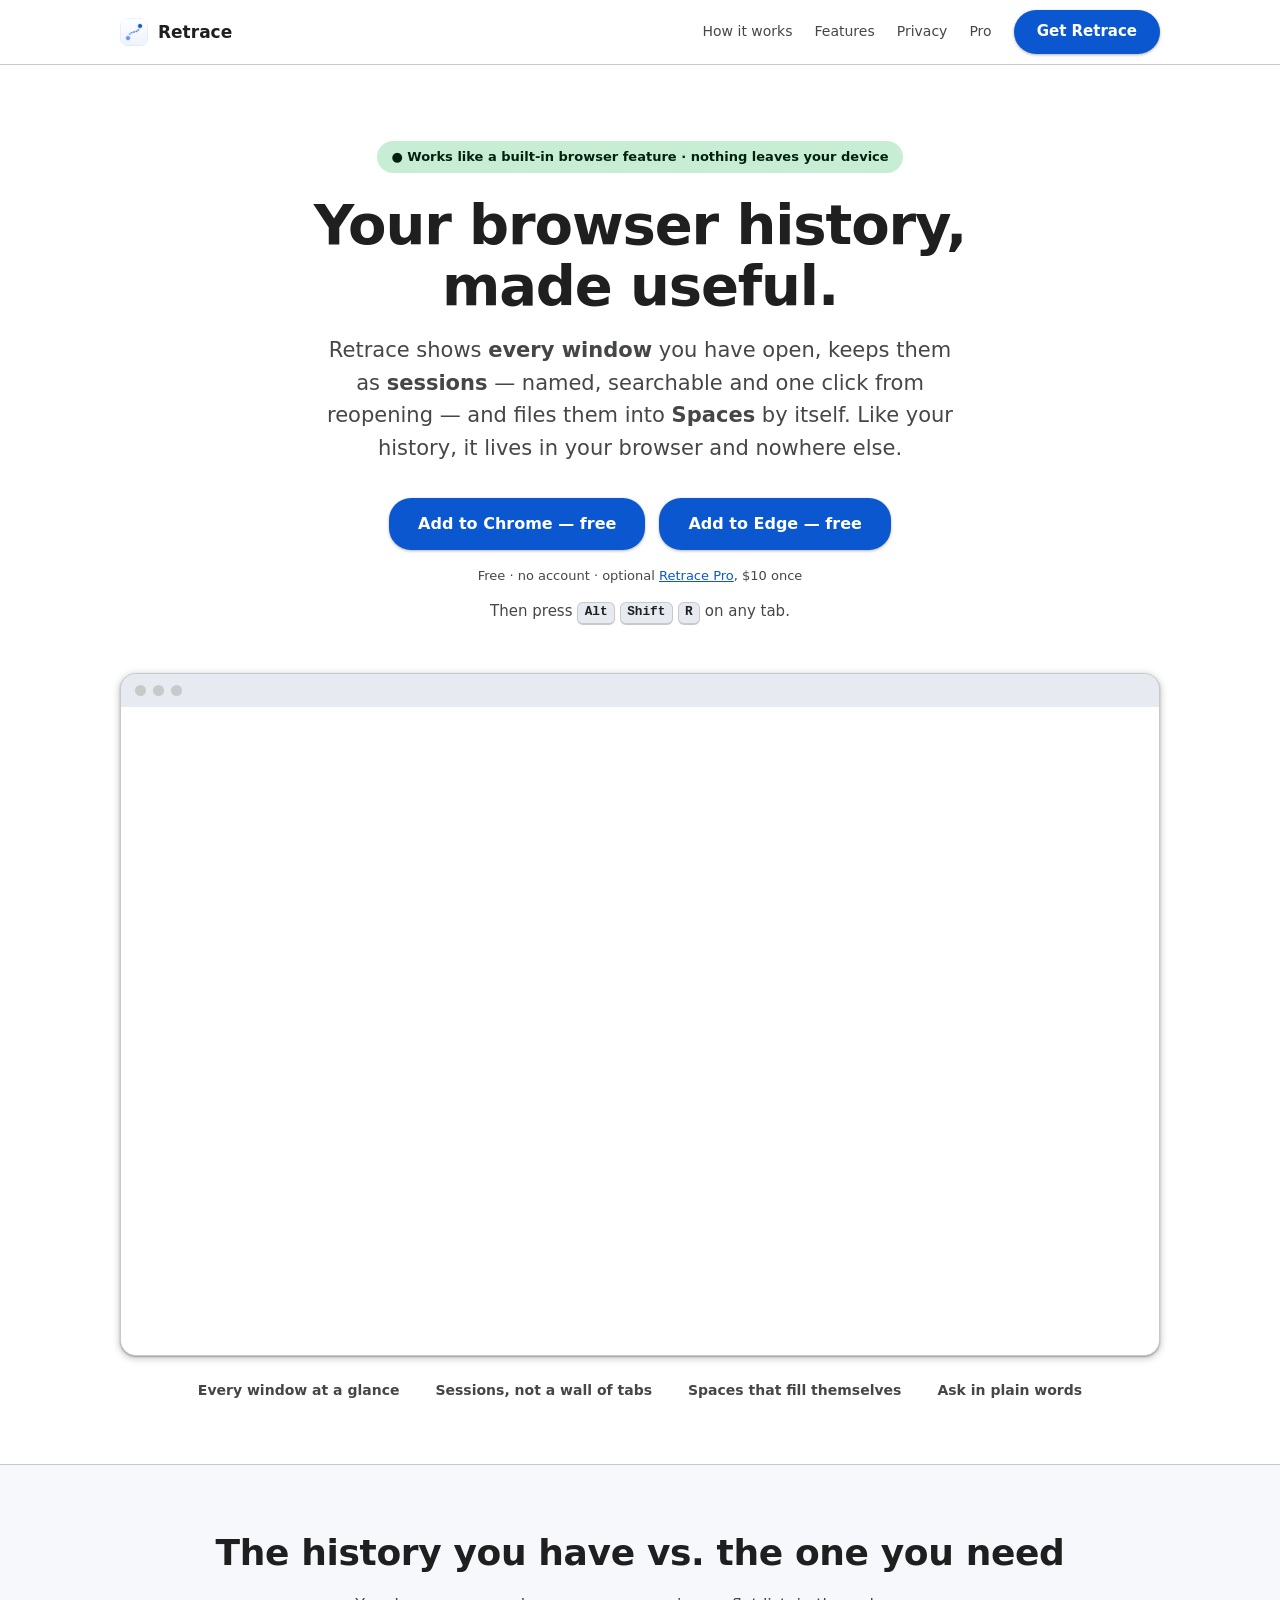
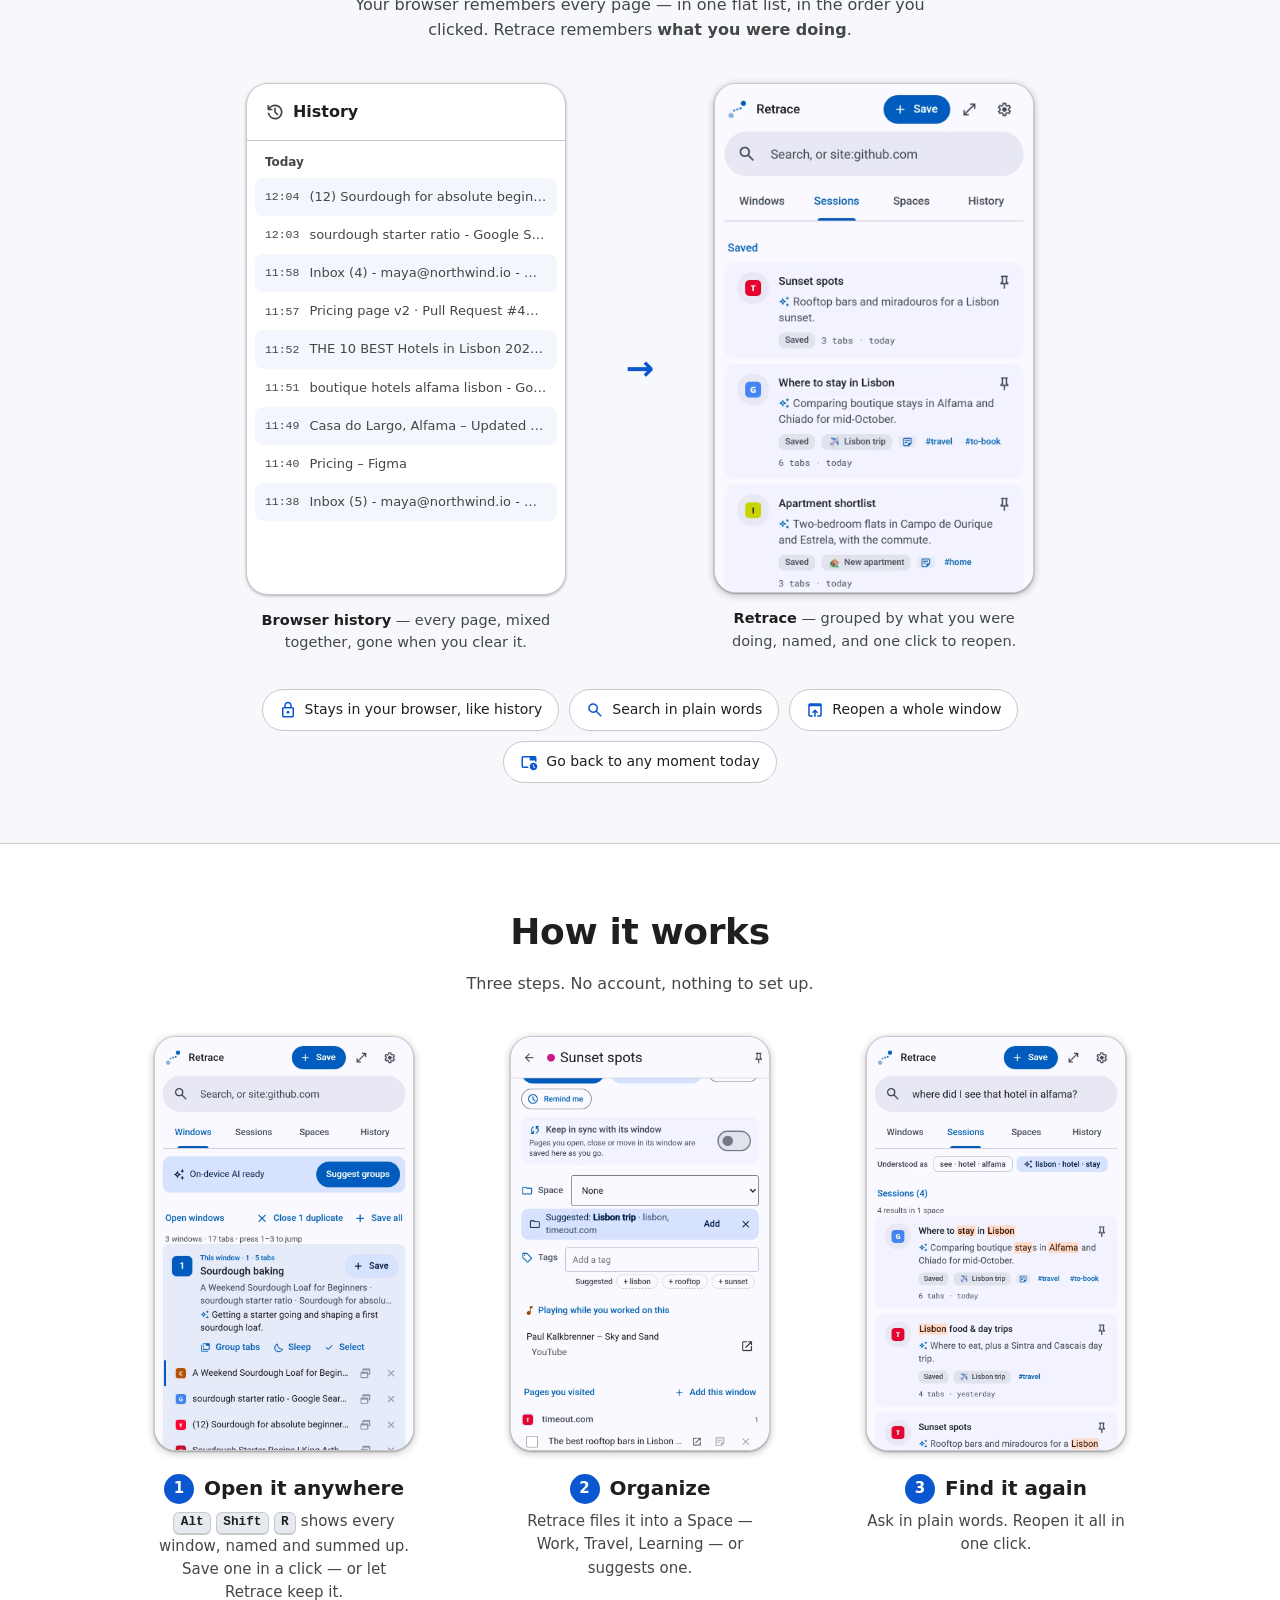
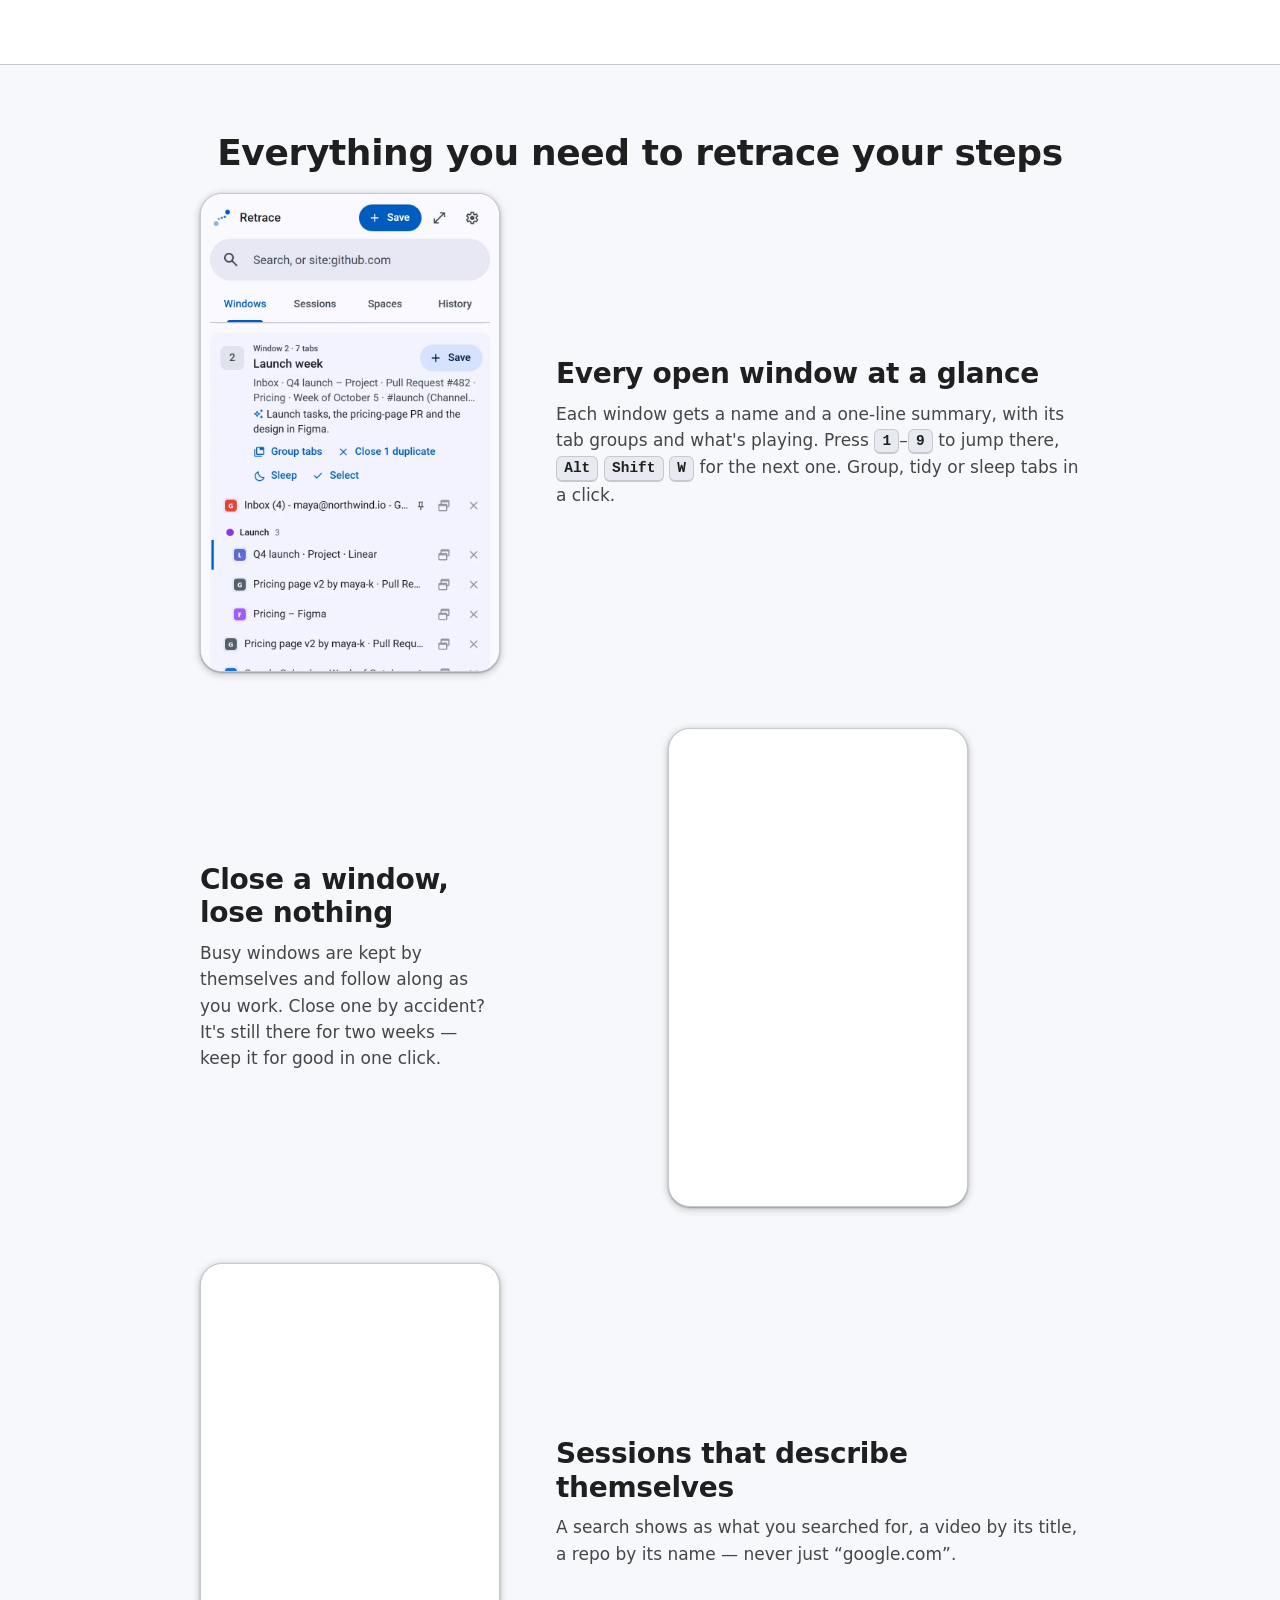
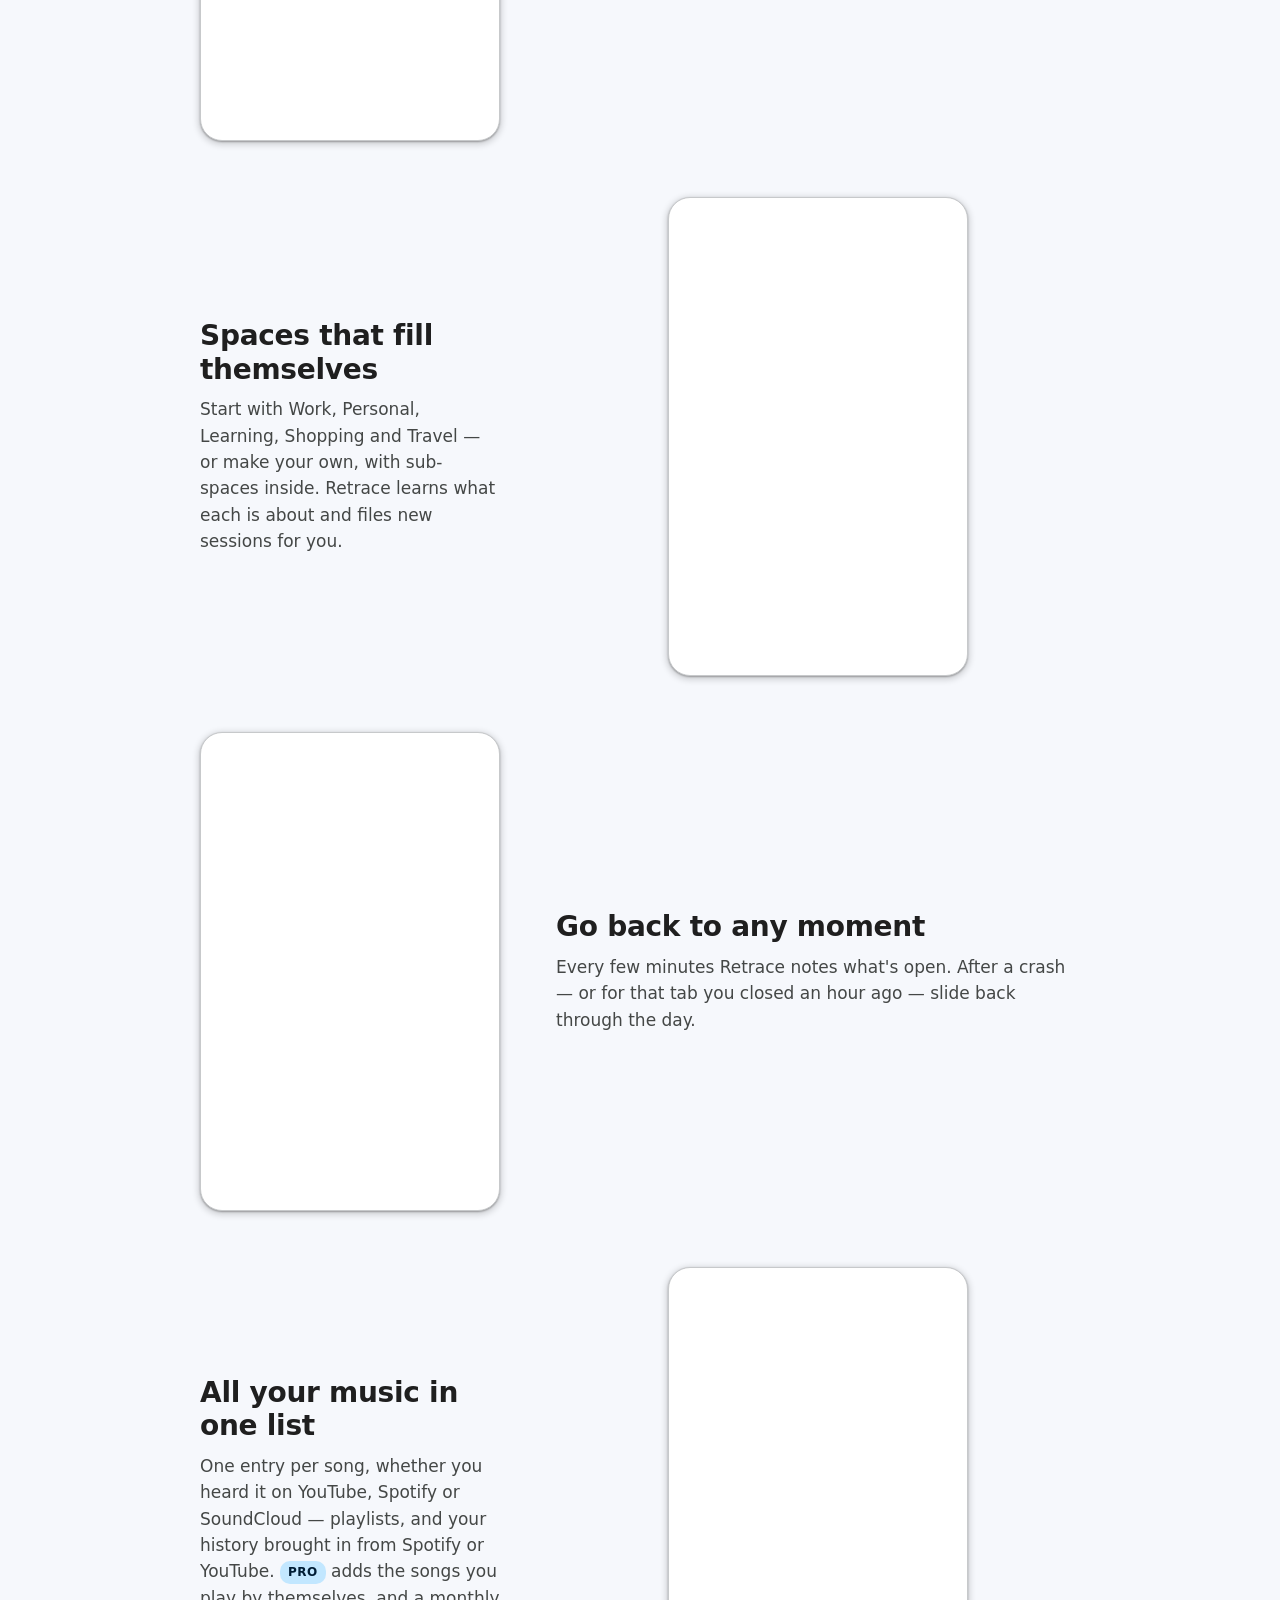
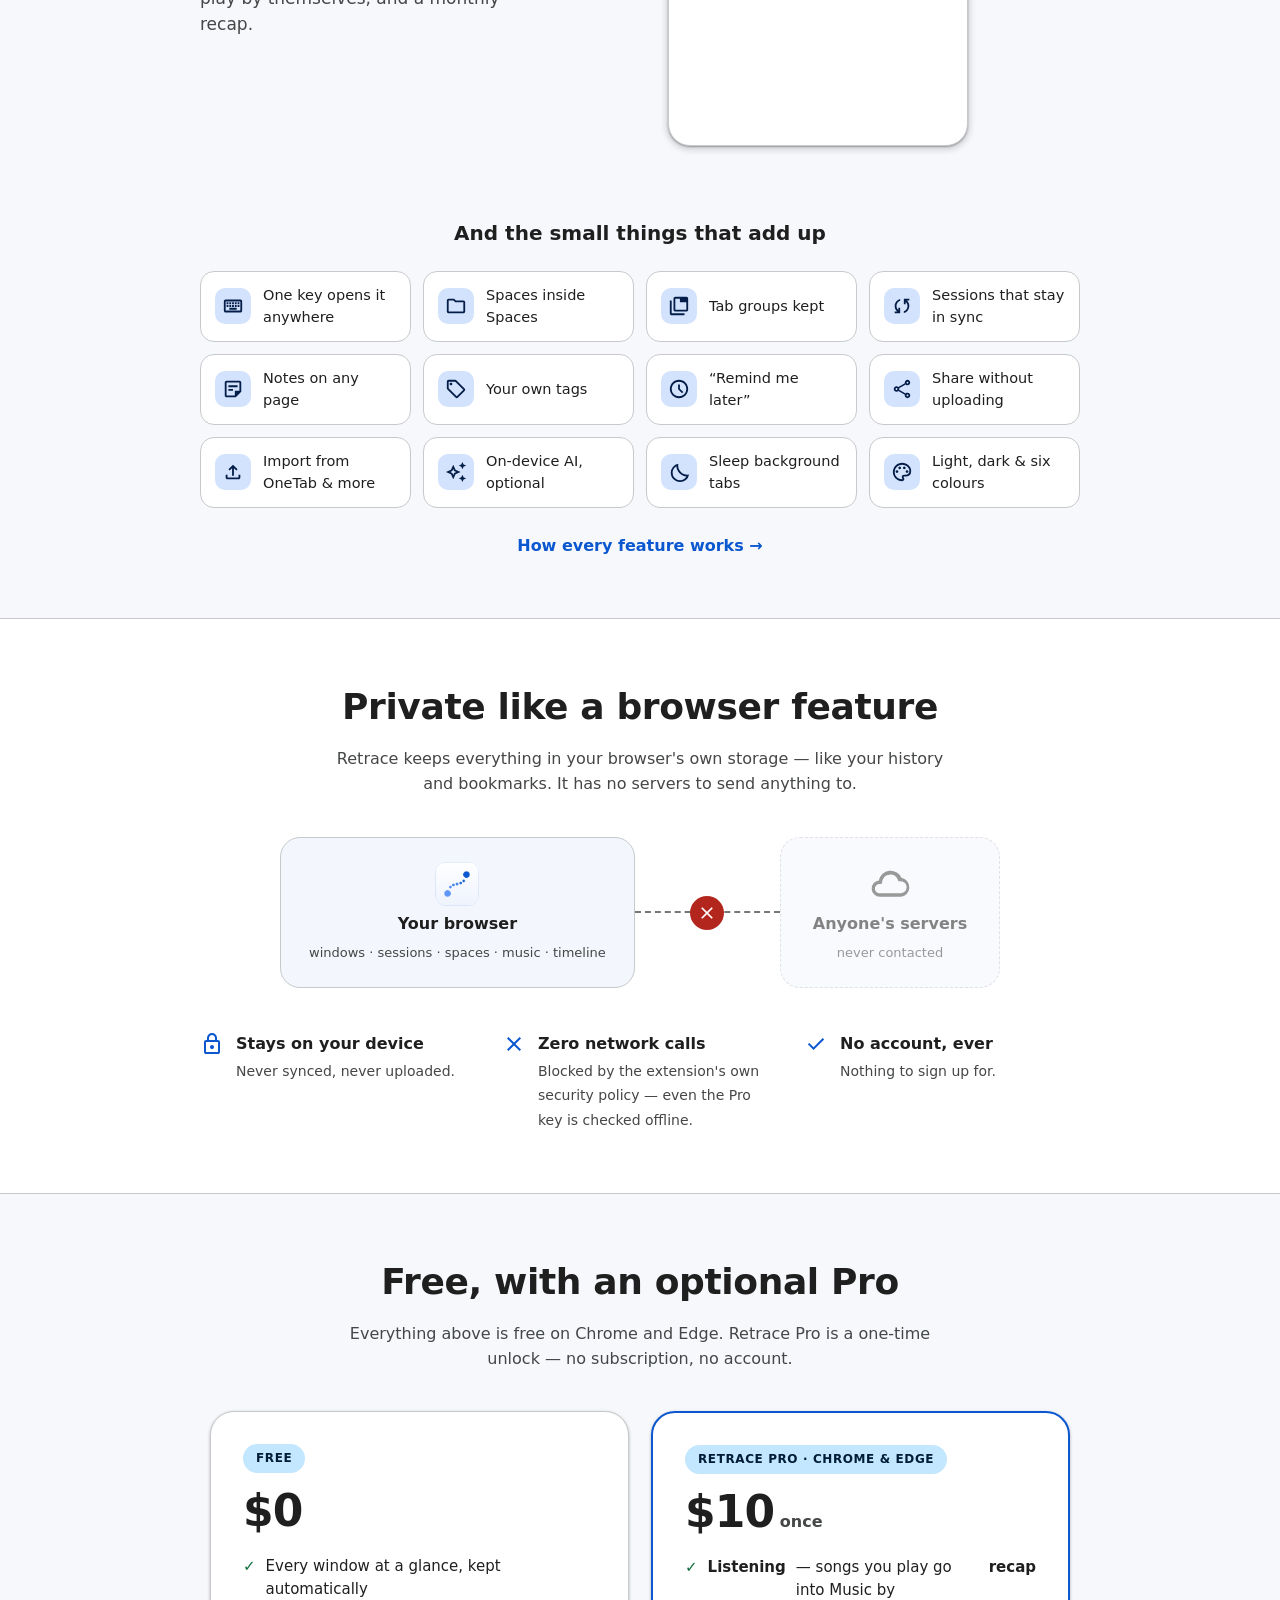
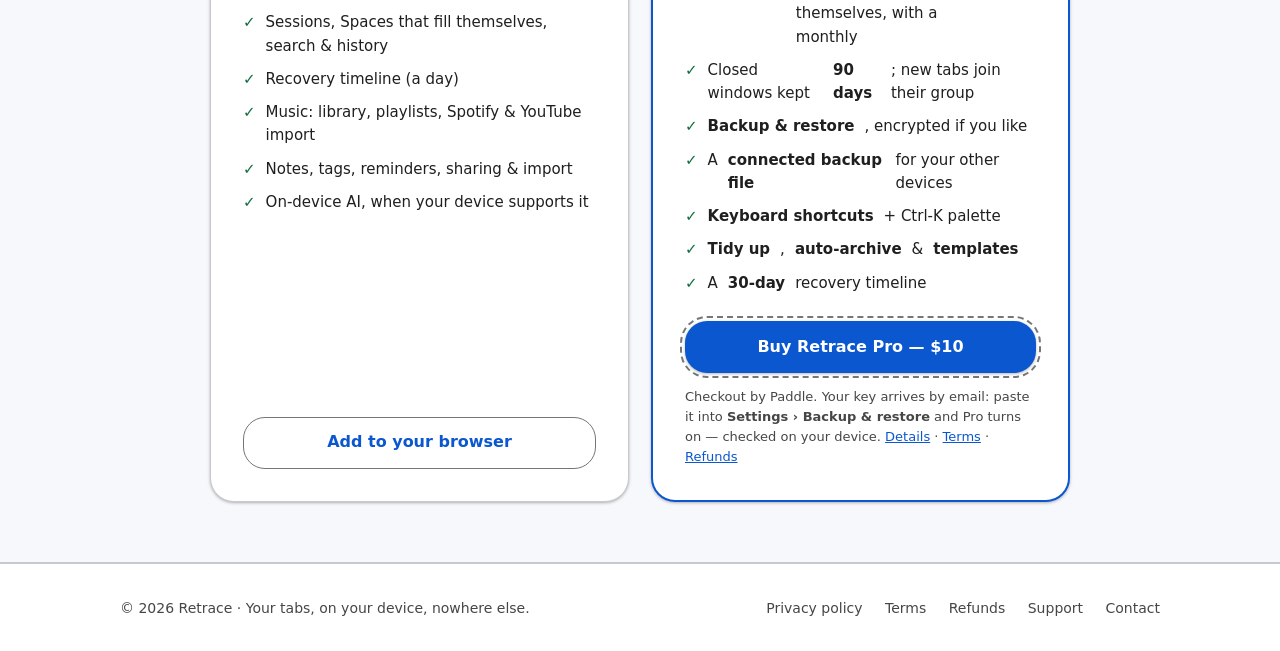
==== commit bb87f326: "Site: Windows home, kept windows, Spaces that fill themselves, sub-spaces, Music import & Insights, " ====
--- a/index.html
+++ b/index.html
@@ -6,12 +6,12 @@
 <meta http-equiv="Content-Security-Policy" content="default-src 'self'; script-src 'self'; style-src 'self'; img-src 'self'; font-src 'self'; connect-src 'none'; frame-src 'none'; object-src 'none'; base-uri 'self'; form-action 'none'">
 <meta name="referrer" content="strict-origin-when-cross-origin">
 <title>Retrace — your browser history, made useful</title>
-<meta name="description" content="Retrace turns your tabs into sessions you can search, sort and reopen — like a better, built-in browser history. Everything stays on your device. No account, no network calls.">
+<meta name="description" content="Retrace shows every open window at a glance, keeps your tabs as sessions you can search and reopen, and files them into Spaces by itself — like a better, built-in browser history. Everything stays on your device.">
 <link rel="icon" href="icon.png?v=2">
 <link rel="apple-touch-icon" href="apple-touch-icon.png">
-<link rel="stylesheet" href="styles.css?v=4">
+<link rel="stylesheet" href="styles.css?v=5">
 <meta property="og:title" content="Retrace — your browser history, made useful">
-<meta property="og:description" content="Sessions you can search, sort and reopen — like a better, built-in browser history. Everything stays on your device.">
+<meta property="og:description" content="Every window at a glance, sessions you can search and reopen, Spaces that fill themselves — like a better, built-in browser history. Everything stays on your device.">
 <meta property="og:type" content="website">
 <meta property="og:url" content="https://retrace-addon.store/">
 <meta property="og:image" content="https://retrace-addon.store/img/og.png">
@@ -43,6 +43,8 @@
 <symbol id="i-open" viewBox="0 -960 960 960"><path d="M200-120q-33 0-56.5-23.5T120-200v-560q0-33 23.5-56.5T200-840h560q33 0 56.5 23.5T840-760v560q0 33-23.5 56.5T760-120H600v-80h160v-480H200v480h160v80H200Zm240 0v-246l-64 64-56-58 160-160 160 160-56 58-64-64v246h-80Z"/></symbol>
 <symbol id="i-check" viewBox="0 -960 960 960"><path d="M382-240 154-468l57-57 171 171 367-367 57 57-424 424Z"/></symbol>
 <symbol id="i-close" viewBox="0 -960 960 960"><path d="m256-200-56-56 224-224-224-224 56-56 224 224 224-224 56 56-224 224 224 224-56 56-224-224-224 224Z"/></symbol>
+<symbol id="i-keyboard" viewBox="0 -960 960 960"><path d="M160-200q-33 0-56.5-23.5T80-280v-400q0-33 23.5-56.5T160-760h640q33 0 56.5 23.5T880-680v400q0 33-23.5 56.5T800-200H160Zm0-80h640v-400H160v400Zm160-40h320v-80H320v80ZM200-440h80v-80h-80v80Zm120 0h80v-80h-80v80Zm120 0h80v-80h-80v80Zm120 0h80v-80h-80v80Zm120 0h80v-80h-80v80ZM200-560h80v-80h-80v80Zm120 0h80v-80h-80v80Zm120 0h80v-80h-80v80Zm120 0h80v-80h-80v80Zm120 0h80v-80h-80v80ZM160-280v-400 400Z"/></symbol>
+<symbol id="i-folder" viewBox="0 -960 960 960"><path d="M160-160q-33 0-56.5-23.5T80-240v-480q0-33 23.5-56.5T160-800h240l80 80h320q33 0 56.5 23.5T880-640v400q0 33-23.5 56.5T800-160H160Zm0-80h640v-400H447l-80-80H160v480Zm0 0v-480 480Z"/></symbol>
 <symbol id="i-cloud" viewBox="0 0 24 24"><path d="M6.5 19a4.5 4.5 0 0 1-.6-8.96A6.5 6.5 0 0 1 18.2 8.6 5.25 5.25 0 0 1 17.75 19H6.5Zm0-2h11.25a3.25 3.25 0 0 0 .15-6.5l-1.3-.06-.5-1.2A4.5 4.5 0 0 0 7.8 10.2l-.2 1.62-1.6.2A2.5 2.5 0 0 0 6.5 17Z"/></symbol>
 </svg>
 
@@ -64,26 +66,29 @@
   <section class="hero wrap" id="get">
     <span class="badge">● Works like a built-in browser feature · nothing leaves your device</span>
     <h1>Your browser history,<br>made useful.</h1>
-    <p class="lede">Retrace keeps your windows as <b>sessions</b> — named, searchable and one click from reopening. Like your history, it lives in your browser and nowhere else.</p>
+    <p class="lede">Retrace shows <b>every window</b> you have open, keeps them as <b>sessions</b> — named, searchable and one click from reopening — and files them into <b>Spaces</b> by itself. Like your history, it lives in your browser and nowhere else.</p>
     <div class="cta-row">
       <a class="btn primary lg" href="https://chromewebstore.google.com/detail/retrace-%E2%80%94-sessions-tabs/emckamdcooknppmfmblgelmajikidagb">Add to Chrome — free</a>
       <a class="btn primary lg" href="https://microsoftedge.microsoft.com/addons/detail/retrace-—-sessions-tabs/ofpbiapmnoipcmidljhfjldndoakdael">Add to Edge — free</a>
     </div>
     <p class="fineprint">Free · no account · optional <a href="#backup">Retrace Pro</a>, $10 once</p>
+    <p class="keyline">Then press <kbd>Alt</kbd> <kbd>Shift</kbd> <kbd>R</kbd> on any tab.</p>
 
     <!-- Three real screens, cross-faded in CSS (no script). Reduced motion shows the first. -->
     <div class="browser">
       <div class="browser-bar"><span></span><span></span><span></span></div>
       <div class="frames">
-        <picture class="frame f1"><source srcset="img/ui/hero-sessions-dark.webp" media="(prefers-color-scheme: dark)"><img src="img/ui/hero-sessions.webp" width="1440" height="900" alt="Retrace's full page: saved sessions on the left, and one session — “Where to stay in Lisbon” — open with its summary, note and tags."></picture>
-        <picture class="frame f2"><source srcset="img/ui/hero-spaces-dark.webp" media="(prefers-color-scheme: dark)"><img src="img/ui/hero-spaces.webp" width="1440" height="900" alt="A “Lisbon trip” Space holding the sessions saved for the trip." loading="lazy"></picture>
-        <picture class="frame f3"><source srcset="img/ui/hero-search-dark.webp" media="(prefers-color-scheme: dark)"><img src="img/ui/hero-search.webp" width="1440" height="900" alt="Searching “where did I see that hotel in alfama?” finds the Lisbon hotel session." loading="lazy"></picture>
+        <picture class="frame f1"><source srcset="img/ui/hero-windows-dark.webp?v=5" media="(prefers-color-scheme: dark)"><img src="img/ui/hero-windows.webp?v=5" width="1440" height="900" alt="Retrace's Windows view: every open window numbered and named — “Sourdough baking”, “Launch week” — with a one-line summary, its tab groups and its tabs."></picture>
+        <picture class="frame f2"><source srcset="img/ui/hero-sessions-dark.webp?v=5" media="(prefers-color-scheme: dark)"><img src="img/ui/hero-sessions.webp?v=5" width="1440" height="900" alt="Retrace's full page: saved sessions, and one session — “Where to stay in Lisbon” — open with its summary, note and tags." loading="lazy"></picture>
+        <picture class="frame f3"><source srcset="img/ui/hero-spaces-dark.webp?v=5" media="(prefers-color-scheme: dark)"><img src="img/ui/hero-spaces.webp?v=5" width="1440" height="900" alt="A “Lisbon trip” Space holding the sessions saved for the trip." loading="lazy"></picture>
+        <picture class="frame f4"><source srcset="img/ui/hero-search-dark.webp?v=5" media="(prefers-color-scheme: dark)"><img src="img/ui/hero-search.webp?v=5" width="1440" height="900" alt="Searching “where did I see that hotel in alfama?” finds the Lisbon hotel session." loading="lazy"></picture>
       </div>
     </div>
     <ol class="frame-labels" aria-hidden="true">
-      <li class="l1">Sessions, not a wall of tabs</li>
-      <li class="l2">Spaces that gather them</li>
-      <li class="l3">Ask in plain words</li>
+      <li class="l1">Every window at a glance</li>
+      <li class="l2">Sessions, not a wall of tabs</li>
+      <li class="l3">Spaces that fill themselves</li>
+      <li class="l4">Ask in plain words</li>
     </ol>
   </section>
 
@@ -113,7 +118,7 @@
         </figure>
         <div class="vs-arrow" aria-hidden="true">→</div>
         <figure class="vs-side">
-          <picture class="phone"><source srcset="img/ui/sessions-dark.webp" media="(prefers-color-scheme: dark)"><img src="img/ui/sessions.webp" width="800" height="1280" loading="lazy" alt="Retrace's side panel: saved sessions named “Sunset spots”, “Where to stay in Lisbon” and “Apartment shortlist”, each with a one-line summary."></picture>
+          <picture class="phone"><source srcset="img/ui/sessions-dark.webp?v=5" media="(prefers-color-scheme: dark)"><img src="img/ui/sessions.webp?v=5" width="800" height="1280" loading="lazy" alt="Retrace's side panel: saved sessions named “Sunset spots”, “Where to stay in Lisbon” and “Apartment shortlist”, each with a one-line summary."></picture>
           <figcaption><b>Retrace</b> — grouped by what you were doing, named, and one click to reopen.</figcaption>
         </figure>
       </div>
@@ -133,17 +138,17 @@
       <p class="sub">Three steps. No account, nothing to set up.</p>
       <ol class="how">
         <li>
-          <picture class="phone"><source srcset="img/ui/save-dark.webp" media="(prefers-color-scheme: dark)"><img src="img/ui/save.webp" width="800" height="1280" loading="lazy" alt="Retrace's side panel with the current window described and a Save button."></picture>
-          <h3><span class="num">1</span>Save</h3>
-          <p>One click — or Ctrl+Shift+S — keeps the window you're in.</p>
+          <picture class="phone"><source srcset="img/ui/save-dark.webp?v=5" media="(prefers-color-scheme: dark)"><img src="img/ui/save.webp?v=5" width="800" height="1280" loading="lazy" alt="Retrace's side panel on the Windows tab: this window, named “Sourdough baking”, with its summary and a Save button."></picture>
+          <h3><span class="num">1</span>Open it anywhere</h3>
+          <p><kbd>Alt</kbd> <kbd>Shift</kbd> <kbd>R</kbd> shows every window, named and summed up. Save one in a click — or let Retrace keep it.</p>
         </li>
         <li>
-          <picture class="phone"><source srcset="img/ui/suggest-dark.webp" media="(prefers-color-scheme: dark)"><img src="img/ui/suggest.webp" width="800" height="1280" loading="lazy" alt="A session with “Suggested: Lisbon trip” and an Add button."></picture>
+          <picture class="phone"><source srcset="img/ui/suggest-dark.webp?v=5" media="(prefers-color-scheme: dark)"><img src="img/ui/suggest.webp?v=5" width="800" height="1280" loading="lazy" alt="A session with “Suggested: Lisbon trip” and an Add button."></picture>
           <h3><span class="num">2</span>Organize</h3>
-          <p>Retrace suggests the Space it belongs in.</p>
+          <p>Retrace files it into a Space — Work, Travel, Learning — or suggests one.</p>
         </li>
         <li>
-          <picture class="phone"><source srcset="img/ui/search-dark.webp" media="(prefers-color-scheme: dark)"><img src="img/ui/search.webp" width="800" height="1280" loading="lazy" alt="Searching “where did I see that hotel in alfama?” and the matching sessions."></picture>
+          <picture class="phone"><source srcset="img/ui/search-dark.webp?v=5" media="(prefers-color-scheme: dark)"><img src="img/ui/search.webp?v=5" width="800" height="1280" loading="lazy" alt="Searching “where did I see that hotel in alfama?” and the matching sessions."></picture>
           <h3><span class="num">3</span>Find it again</h3>
           <p>Ask in plain words. Reopen it all in one click.</p>
         </li>
@@ -157,44 +162,53 @@
       <h2>Everything you need to retrace your steps</h2>
       <div class="rows">
         <div class="row">
-          <picture class="phone"><source srcset="img/ui/detail-dark.webp" media="(prefers-color-scheme: dark)"><img src="img/ui/detail.webp" width="800" height="1280" loading="lazy" alt="A session's details: a one-line overview, topic chips, a note and its pages."></picture>
+          <picture class="phone"><source srcset="img/ui/windows-dark.webp?v=5" media="(prefers-color-scheme: dark)"><img src="img/ui/windows.webp?v=5" width="800" height="1280" loading="lazy" alt="Window 2, “Launch week”: an AI summary, its “Launch” tab group, and tools to group, close duplicates, sleep or select tabs."></picture>
+          <div class="row-text">
+            <h3>Every open window at a glance</h3>
+            <p>Each window gets a name and a one-line summary, with its tab groups and what's playing. Press <kbd>1</kbd>–<kbd>9</kbd> to jump there, <kbd>Alt</kbd> <kbd>Shift</kbd> <kbd>W</kbd> for the next one. Group, tidy or sleep tabs in a click.</p>
+          </div>
+        </div>
+        <div class="row">
+          <picture class="phone"><source srcset="img/ui/kept-dark.webp?v=5" media="(prefers-color-scheme: dark)"><img src="img/ui/kept.webp?v=5" width="800" height="1280" loading="lazy" alt="Sessions › Kept: “Apartment hunt”, open now, and “Running shoes”, closed yesterday, each with Keep for good and Forget."></picture>
+          <div class="row-text">
+            <h3>Close a window, lose nothing</h3>
+            <p>Busy windows are kept by themselves and follow along as you work. Close one by accident? It's still there for two weeks — keep it for good in one click.</p>
+          </div>
+        </div>
+        <div class="row">
+          <picture class="phone"><source srcset="img/ui/detail-dark.webp?v=5" media="(prefers-color-scheme: dark)"><img src="img/ui/detail.webp?v=5" width="800" height="1280" loading="lazy" alt="A session's details: a one-line overview, topic chips, a note and its pages."></picture>
           <div class="row-text">
             <h3>Sessions that describe themselves</h3>
             <p>A search shows as what you searched for, a video by its title, a repo by its name — never just “google.com”.</p>
           </div>
         </div>
         <div class="row">
-          <picture class="phone"><source srcset="img/ui/space-dark.webp" media="(prefers-color-scheme: dark)"><img src="img/ui/space.webp" width="800" height="1280" loading="lazy" alt="The Lisbon trip Space: an overview line, a note, and its sessions."></picture>
-          <div class="row-text">
-            <h3>Spaces for trips, projects and courses</h3>
-            <p>Related sessions gather in one place. Retrace learns what each Space is about and files new sessions for you.</p>
-          </div>
-        </div>
-        <div class="row">
-          <picture class="phone"><source srcset="img/ui/timeline-dark.webp" media="(prefers-color-scheme: dark)"><img src="img/ui/timeline.webp" width="800" height="1280" loading="lazy" alt="The recovery timeline: a slider over today and the windows and tabs that were open at that moment."></picture>
+          <picture class="phone"><source srcset="img/ui/space-dark.webp?v=5" media="(prefers-color-scheme: dark)"><img src="img/ui/space.webp?v=5" width="800" height="1280" loading="lazy" alt="The Lisbon trip Space: an overview line, a note, and its sessions."></picture>
+          <div class="row-text">
+            <h3>Spaces that fill themselves</h3>
+            <p>Start with Work, Personal, Learning, Shopping and Travel — or make your own, with sub-spaces inside. Retrace learns what each is about and files new sessions for you.</p>
+          </div>
+        </div>
+        <div class="row">
+          <picture class="phone"><source srcset="img/ui/timeline-dark.webp?v=5" media="(prefers-color-scheme: dark)"><img src="img/ui/timeline.webp?v=5" width="800" height="1280" loading="lazy" alt="The recovery timeline: a slider over today and the windows and tabs that were open at that moment."></picture>
           <div class="row-text">
             <h3>Go back to any moment</h3>
             <p>Every few minutes Retrace notes what's open. After a crash — or for that tab you closed an hour ago — slide back through the day.</p>
           </div>
         </div>
         <div class="row">
-          <picture class="phone"><source srcset="img/ui/music-dark.webp" media="(prefers-color-scheme: dark)"><img src="img/ui/music.webp" width="800" height="1280" loading="lazy" alt="The Music library: songs by artist, play counts, favourites and the sites each is on."></picture>
+          <picture class="phone"><source srcset="img/ui/music-dark.webp?v=5" media="(prefers-color-scheme: dark)"><img src="img/ui/music.webp?v=5" width="800" height="1280" loading="lazy" alt="The Music library: songs by artist, play counts, favourites and the sites each is on."></picture>
           <div class="row-text">
             <h3>All your music in one list</h3>
-            <p>One entry per song, whether you heard it on YouTube, Spotify or SoundCloud. <span class="pro-tag">Pro</span> adds the songs you play by themselves.</p>
-          </div>
-        </div>
-        <div class="row">
-          <picture class="phone"><source srcset="img/ui/windows-dark.webp" media="(prefers-color-scheme: dark)"><img src="img/ui/windows.webp" width="800" height="1280" loading="lazy" alt="The Windows view: every open window and tab, with close-duplicates and sleep buttons."></picture>
-          <div class="row-text">
-            <h3>Every open window at a glance</h3>
-            <p>Search your open tabs, close duplicates, move tabs between windows and put background tabs to sleep.</p>
+            <p>One entry per song, whether you heard it on YouTube, Spotify or SoundCloud — playlists, and your history brought in from Spotify or YouTube. <span class="pro-tag">Pro</span> adds the songs you play by themselves, and a monthly recap.</p>
           </div>
         </div>
       </div>
 
       <h3 class="more-h">And the small things that add up</h3>
       <ul class="icons">
+        <li><svg class="ic"><use href="#i-keyboard"/></svg>One key opens it anywhere</li>
+        <li><svg class="ic"><use href="#i-folder"/></svg>Spaces inside Spaces</li>
         <li><svg class="ic"><use href="#i-tabgroup"/></svg>Tab groups kept</li>
         <li><svg class="ic"><use href="#i-sync"/></svg>Sessions that stay in sync</li>
         <li><svg class="ic"><use href="#i-note"/></svg>Notes on any page</li>
@@ -217,7 +231,7 @@
       <p class="sub">Retrace keeps everything in your browser's own storage — like your history and bookmarks. It has no servers to send anything to.</p>
       <div class="diagram" role="img" aria-label="Your browser, with Retrace inside it, and a crossed-out link to the internet.">
         <div class="d-box">
-          <img src="icon.png?v=2" alt="" width="44" height="44"><b>Your browser</b><span>sessions · spaces · music · timeline</span>
+          <img src="icon.png?v=2" alt="" width="44" height="44"><b>Your browser</b><span>windows · sessions · spaces · music · timeline</span>
         </div>
         <div class="d-link"><span class="d-x"><svg class="ic"><use href="#i-close"/></svg></span></div>
         <div class="d-box d-cloud"><svg class="ic big"><use href="#i-cloud"/></svg><b>Anyone's servers</b><span>never contacted</span></div>
@@ -240,10 +254,11 @@
           <div class="tag">Free</div>
           <div class="amt">$0</div>
           <ul>
-            <li>Sessions, Spaces, search &amp; history</li>
+            <li>Every window at a glance, kept automatically</li>
+            <li>Sessions, Spaces that fill themselves, search &amp; history</li>
             <li>Recovery timeline (a day)</li>
-            <li>Music library, notes, tags &amp; reminders</li>
-            <li>Windows view, tab groups, sharing &amp; import</li>
+            <li>Music: library, playlists, Spotify &amp; YouTube import</li>
+            <li>Notes, tags, reminders, sharing &amp; import</li>
             <li>On-device AI, when your device supports it</li>
           </ul>
           <a class="btn outline lg" href="#get">Add to your browser</a>
@@ -252,7 +267,8 @@
           <div class="tag">Retrace Pro · Chrome &amp; Edge</div>
           <div class="amt">$10<small> once</small></div>
           <ul>
-            <li><b>Listening</b> — songs you play go into Music by themselves</li>
+            <li><b>Listening</b> — songs you play go into Music by themselves, with a monthly <b>recap</b></li>
+            <li>Closed windows kept <b>90 days</b>; new tabs join their group</li>
             <li><b>Backup &amp; restore</b>, encrypted if you like</li>
             <li>A <b>connected backup file</b> for your other devices</li>
             <li><b>Keyboard shortcuts</b> + Ctrl-K palette</li>
--- a/styles.css
+++ b/styles.css
@@ -163,16 +163,21 @@
 .browser-bar{display:flex;gap:7px;padding:11px 14px;background:var(--sc-high)}
 .browser-bar span{width:11px;height:11px;border-radius:50%;background:var(--outline-variant)}
 .frames{position:relative;aspect-ratio:1440/900;background:var(--surface)}
-.frame{position:absolute;inset:0;opacity:0;animation:rt-fade 15s infinite}
+.frame{position:absolute;inset:0;opacity:0;animation:rt-fade 20s infinite}
 .frame img{display:block;width:100%;height:100%}
 .f2{animation-delay:5s}
 .f3{animation-delay:10s}
-@keyframes rt-fade{0%{opacity:0}4%{opacity:1}33%{opacity:1}37%{opacity:0}100%{opacity:0}}
+.f4{animation-delay:15s}
+@keyframes rt-fade{0%{opacity:0}3%{opacity:1}25%{opacity:1}28%{opacity:0}100%{opacity:0}}
 .frame-labels{list-style:none;display:flex;justify-content:center;flex-wrap:wrap;gap:8px;margin:18px 0 0;padding:0}
-.frame-labels li{font-size:14px;font-weight:600;padding:6px 14px;border-radius:20px;color:var(--on-surface-variant);animation:rt-label 15s infinite}
+.frame-labels li{font-size:14px;font-weight:600;padding:6px 14px;border-radius:20px;color:var(--on-surface-variant);animation:rt-label 20s infinite}
 .frame-labels .l2{animation-delay:5s}
 .frame-labels .l3{animation-delay:10s}
-@keyframes rt-label{0%,37%,100%{background:transparent;color:var(--on-surface-variant)}4%,33%{background:var(--primary-container);color:var(--on-primary-container)}}
+.frame-labels .l4{animation-delay:15s}
+@keyframes rt-label{0%,28%,100%{background:transparent;color:var(--on-surface-variant)}3%,25%{background:var(--primary-container);color:var(--on-primary-container)}}
+/* Keycaps, for the one shortcut worth learning */
+kbd{display:inline-block;font:600 .85em/1 ui-monospace,Consolas,monospace;padding:.28em .5em;border-radius:6px;background:var(--sc-high);color:var(--on-surface);border:1px solid var(--outline-variant);border-bottom-width:2px;vertical-align:.08em}
+.keyline{margin:14px 0 0;font-size:15px;color:var(--on-surface-variant)}
 @media (prefers-reduced-motion:reduce){
   .frame,.frame-labels li{animation:none}
   .f1{opacity:1}
